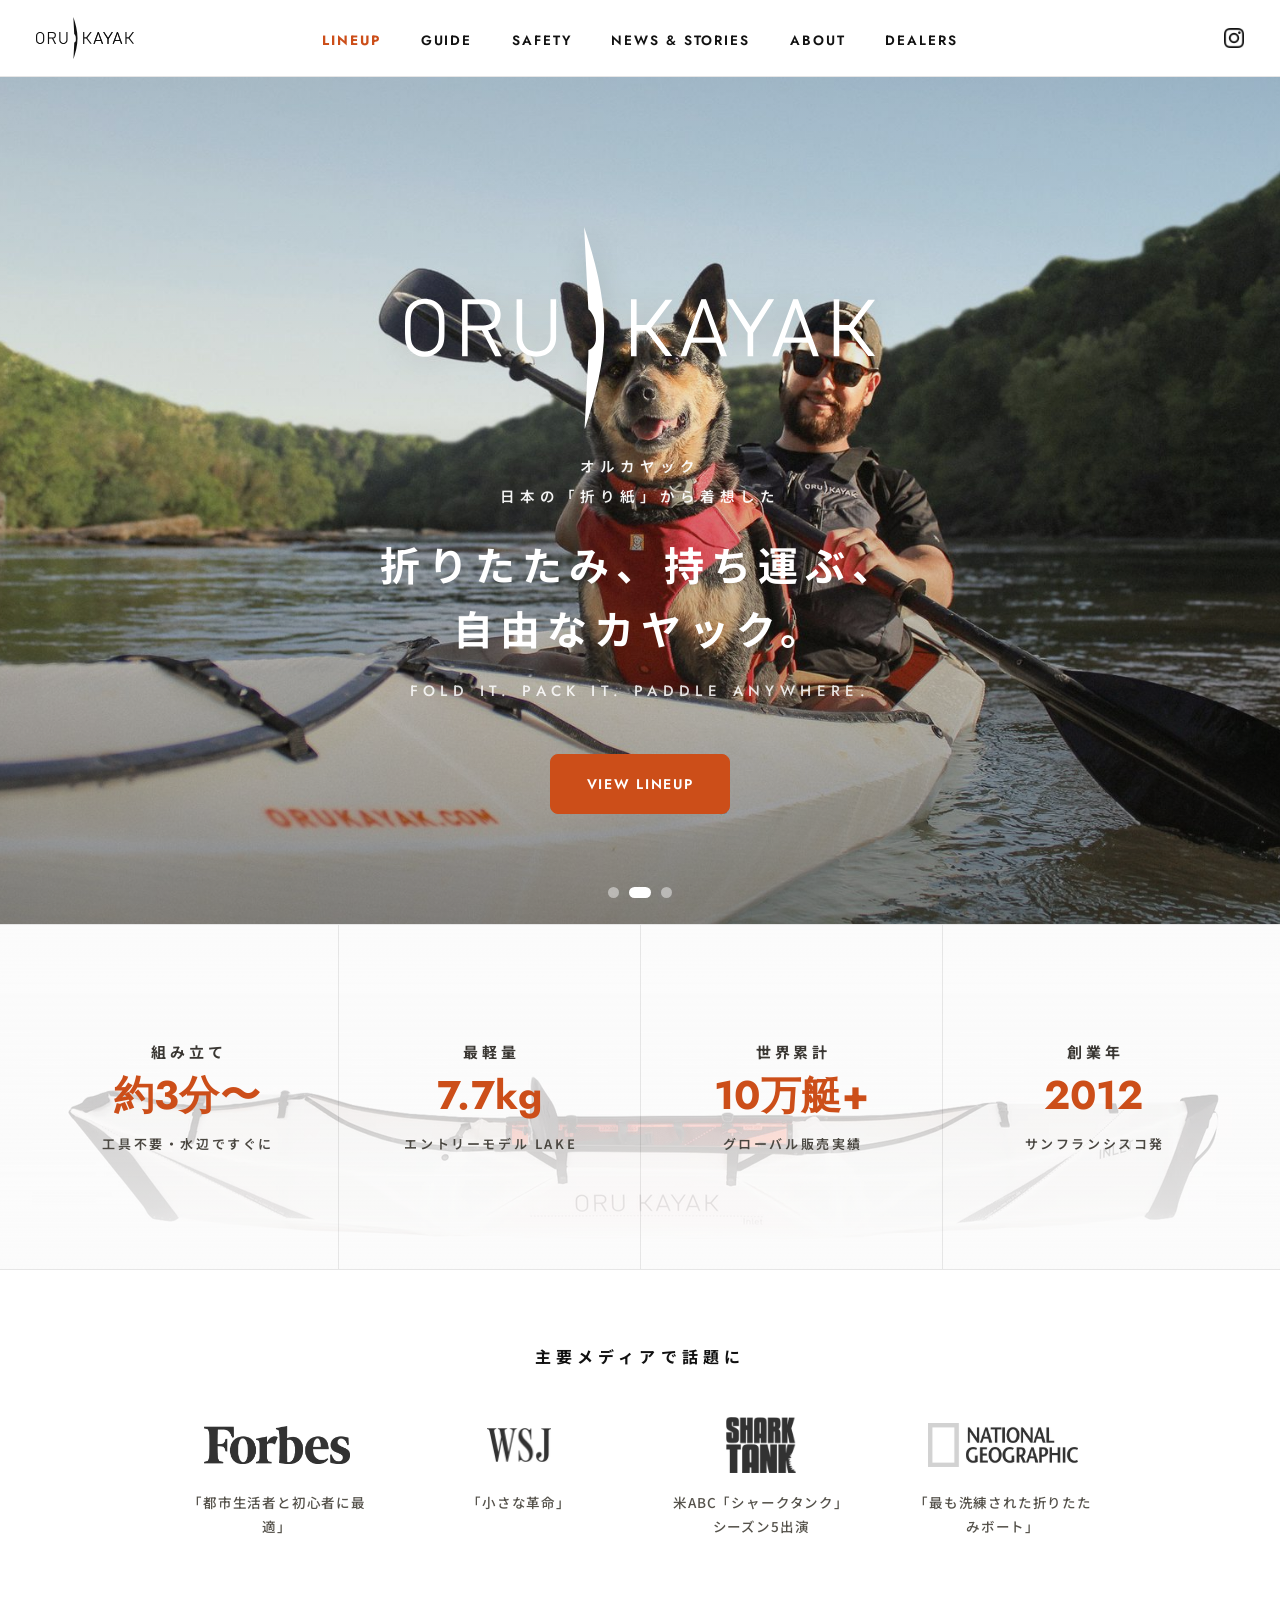
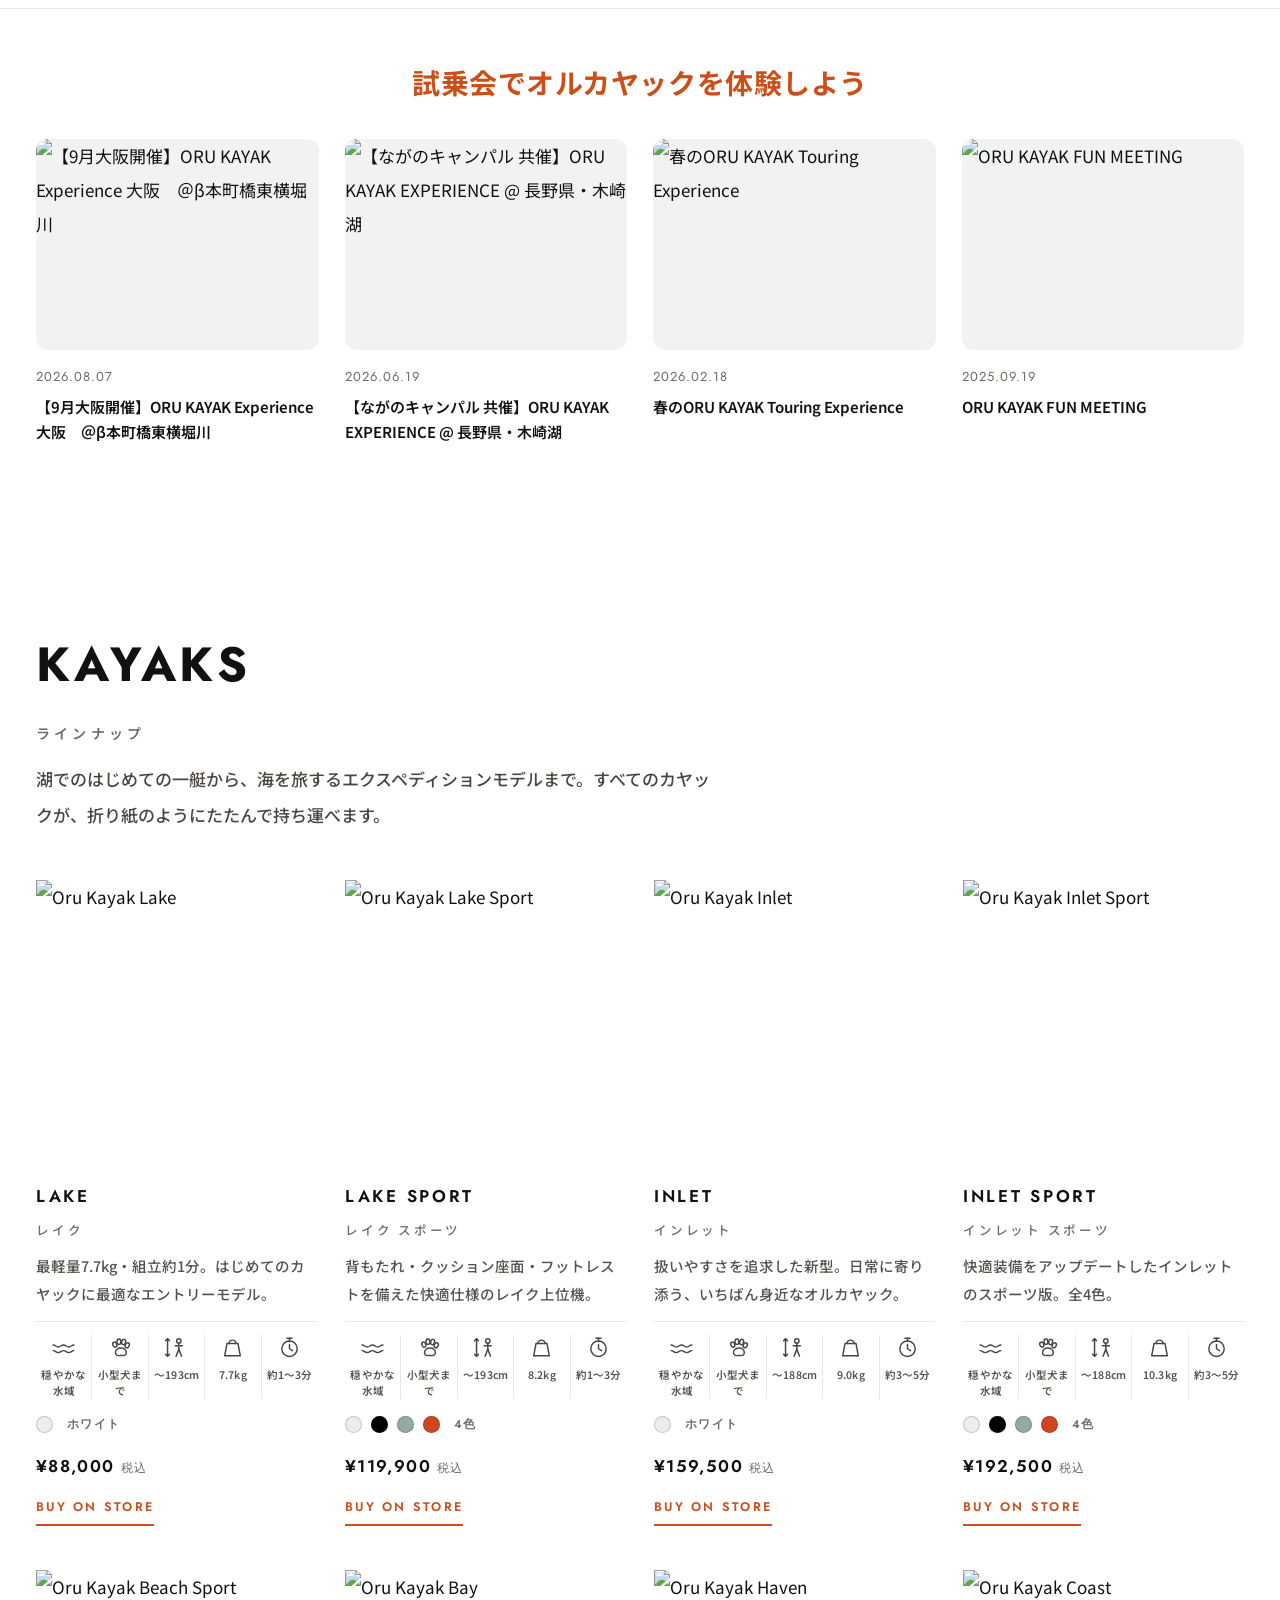
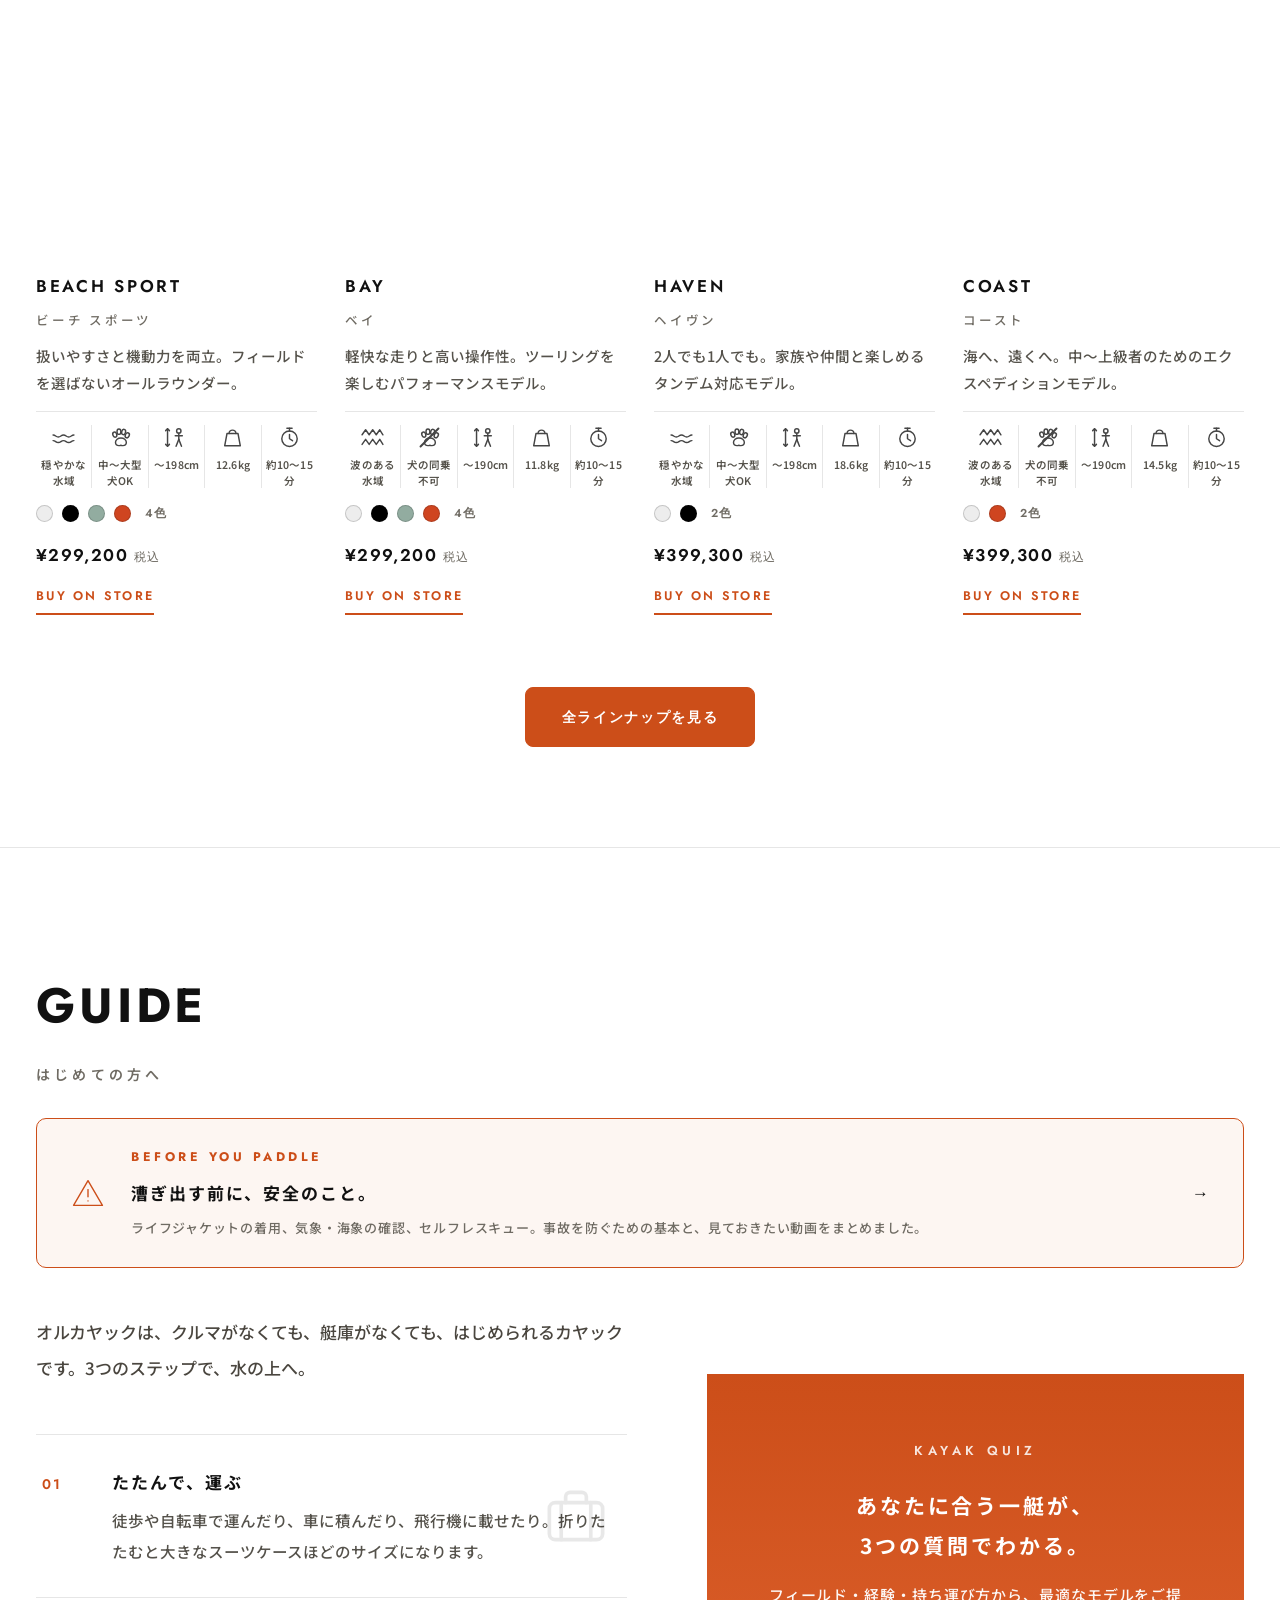
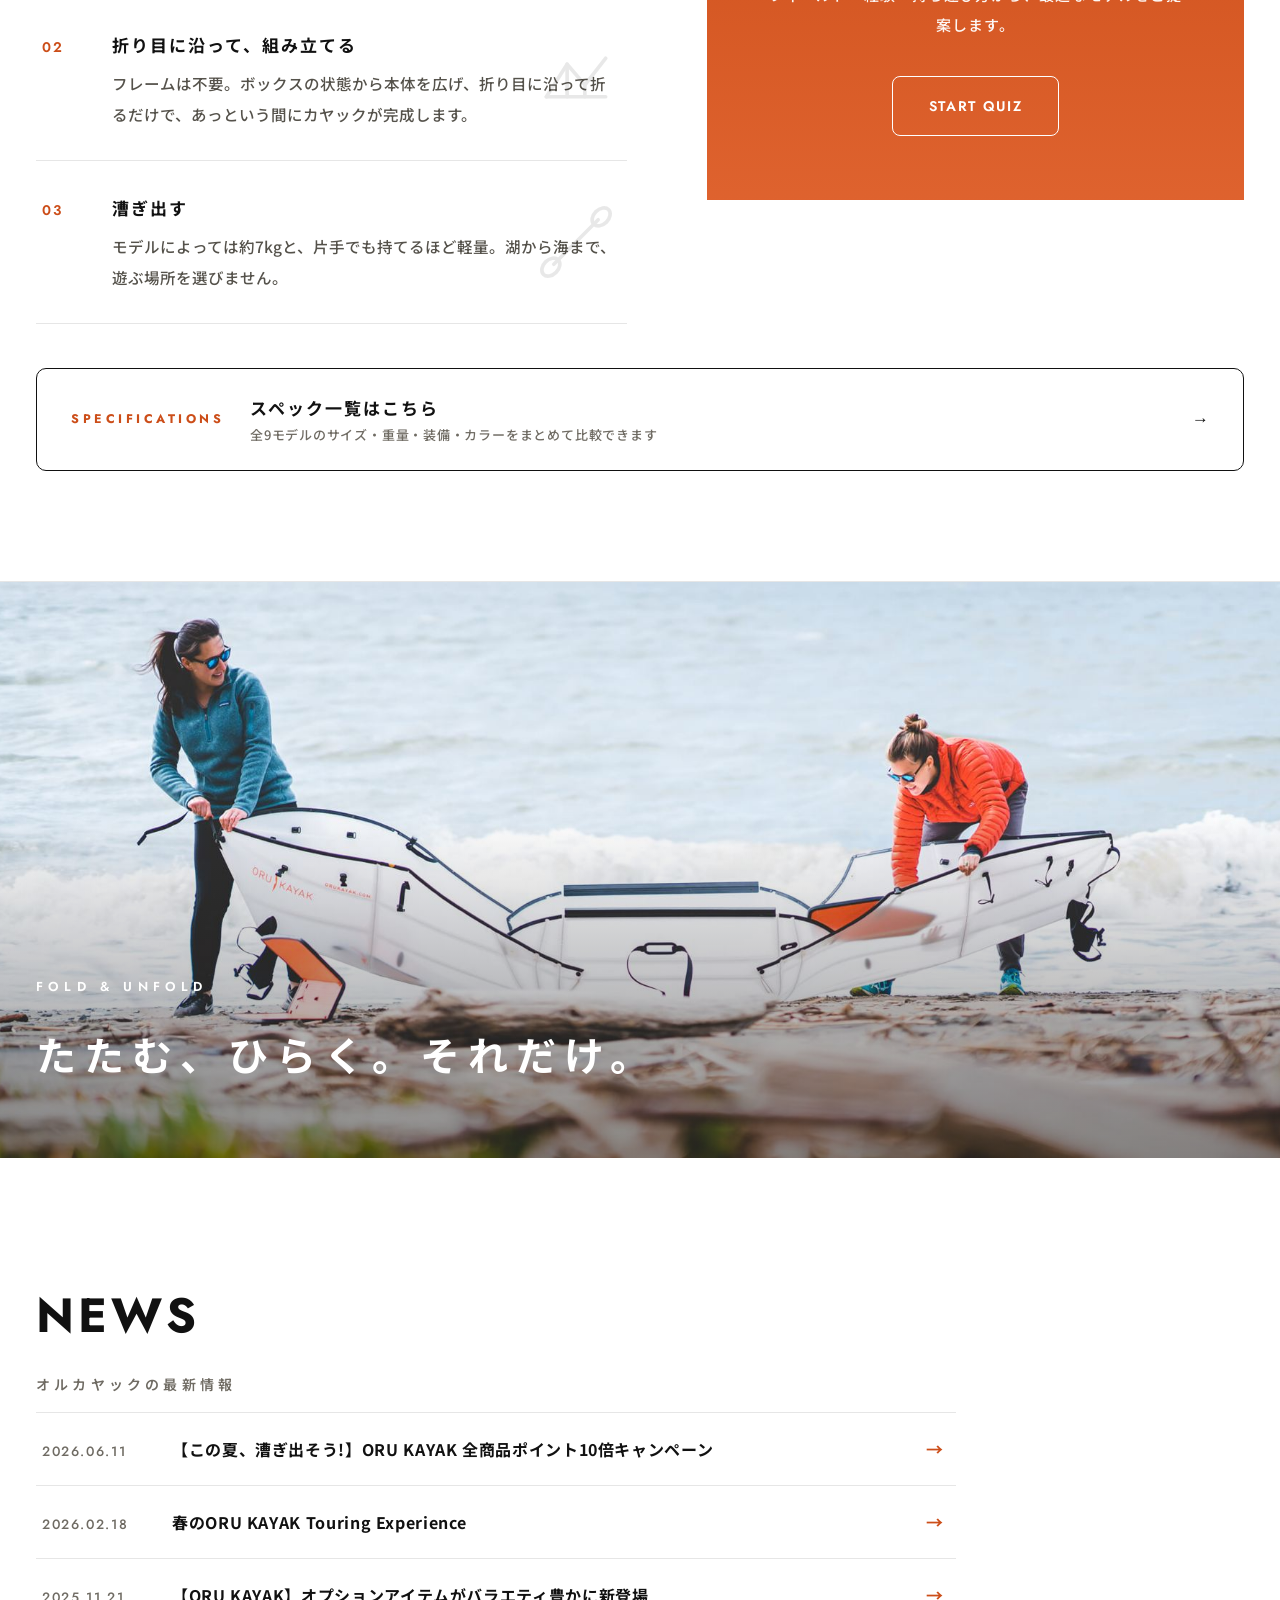
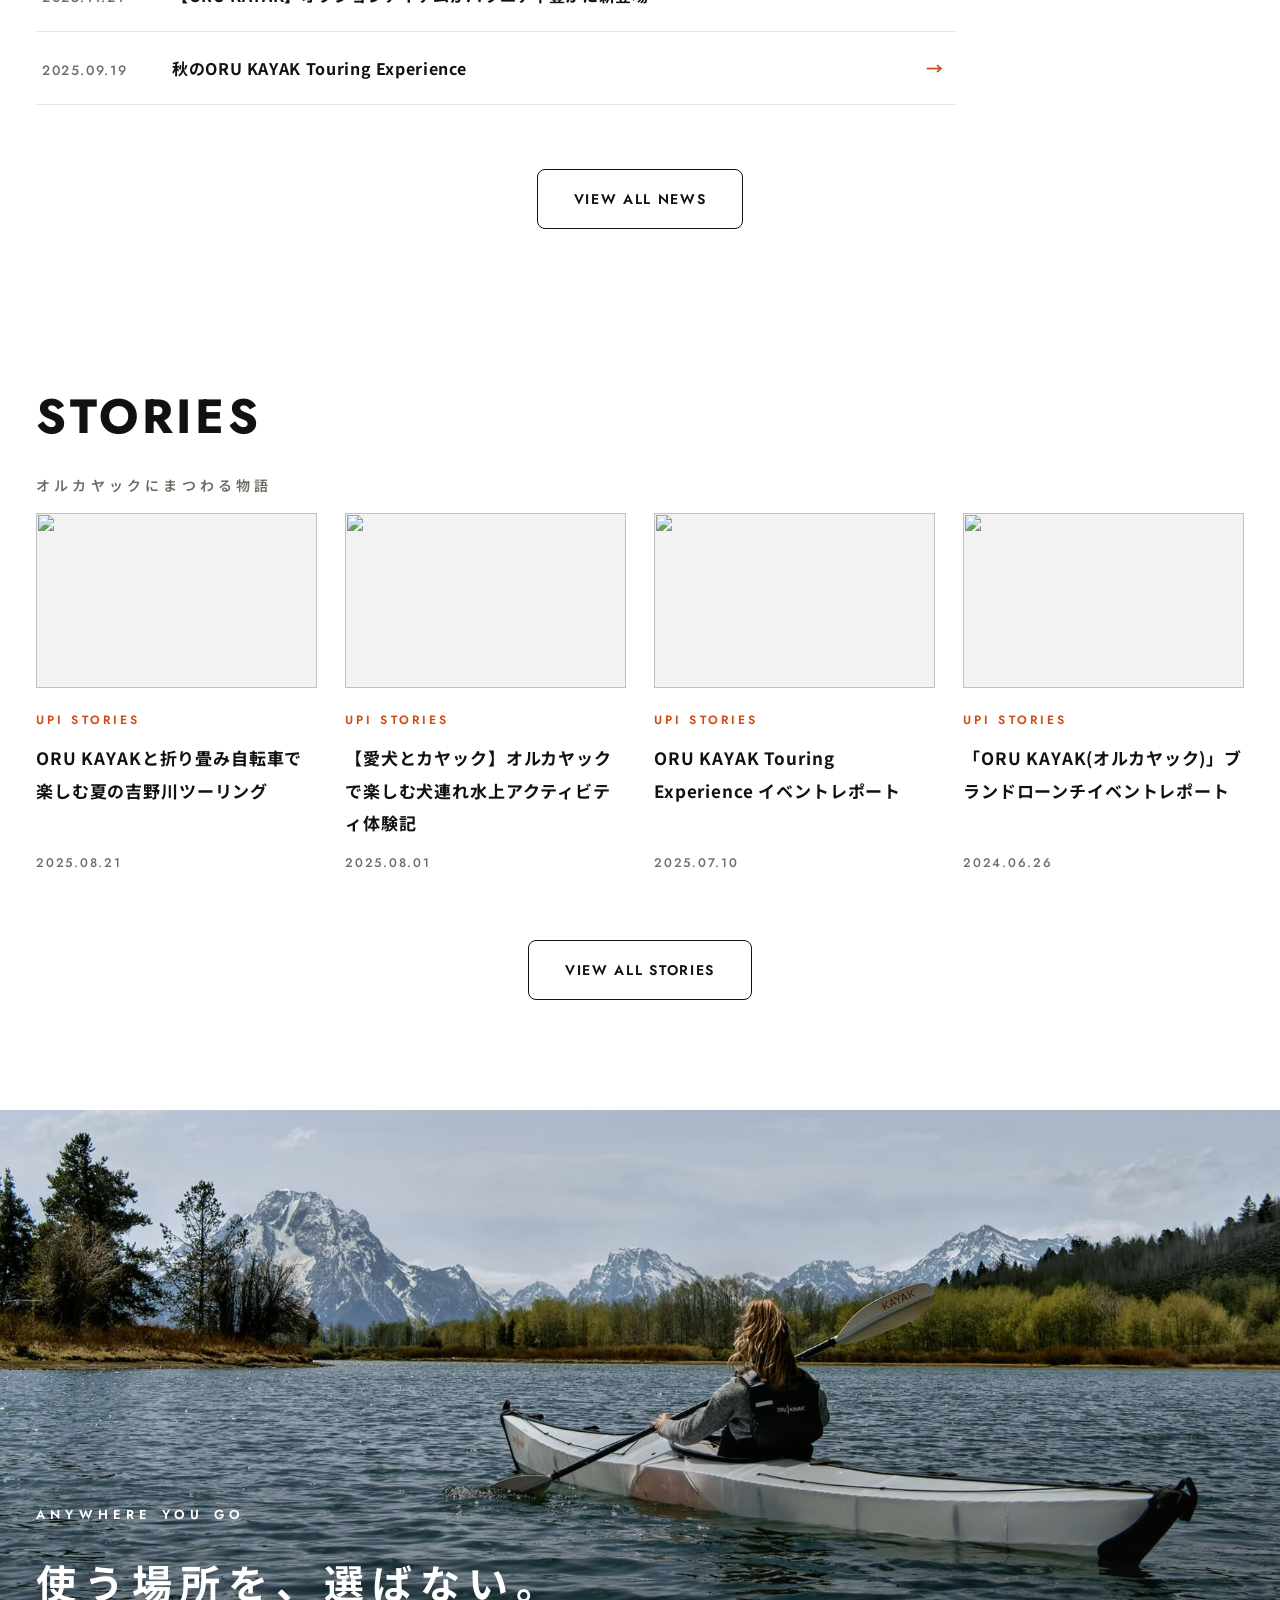
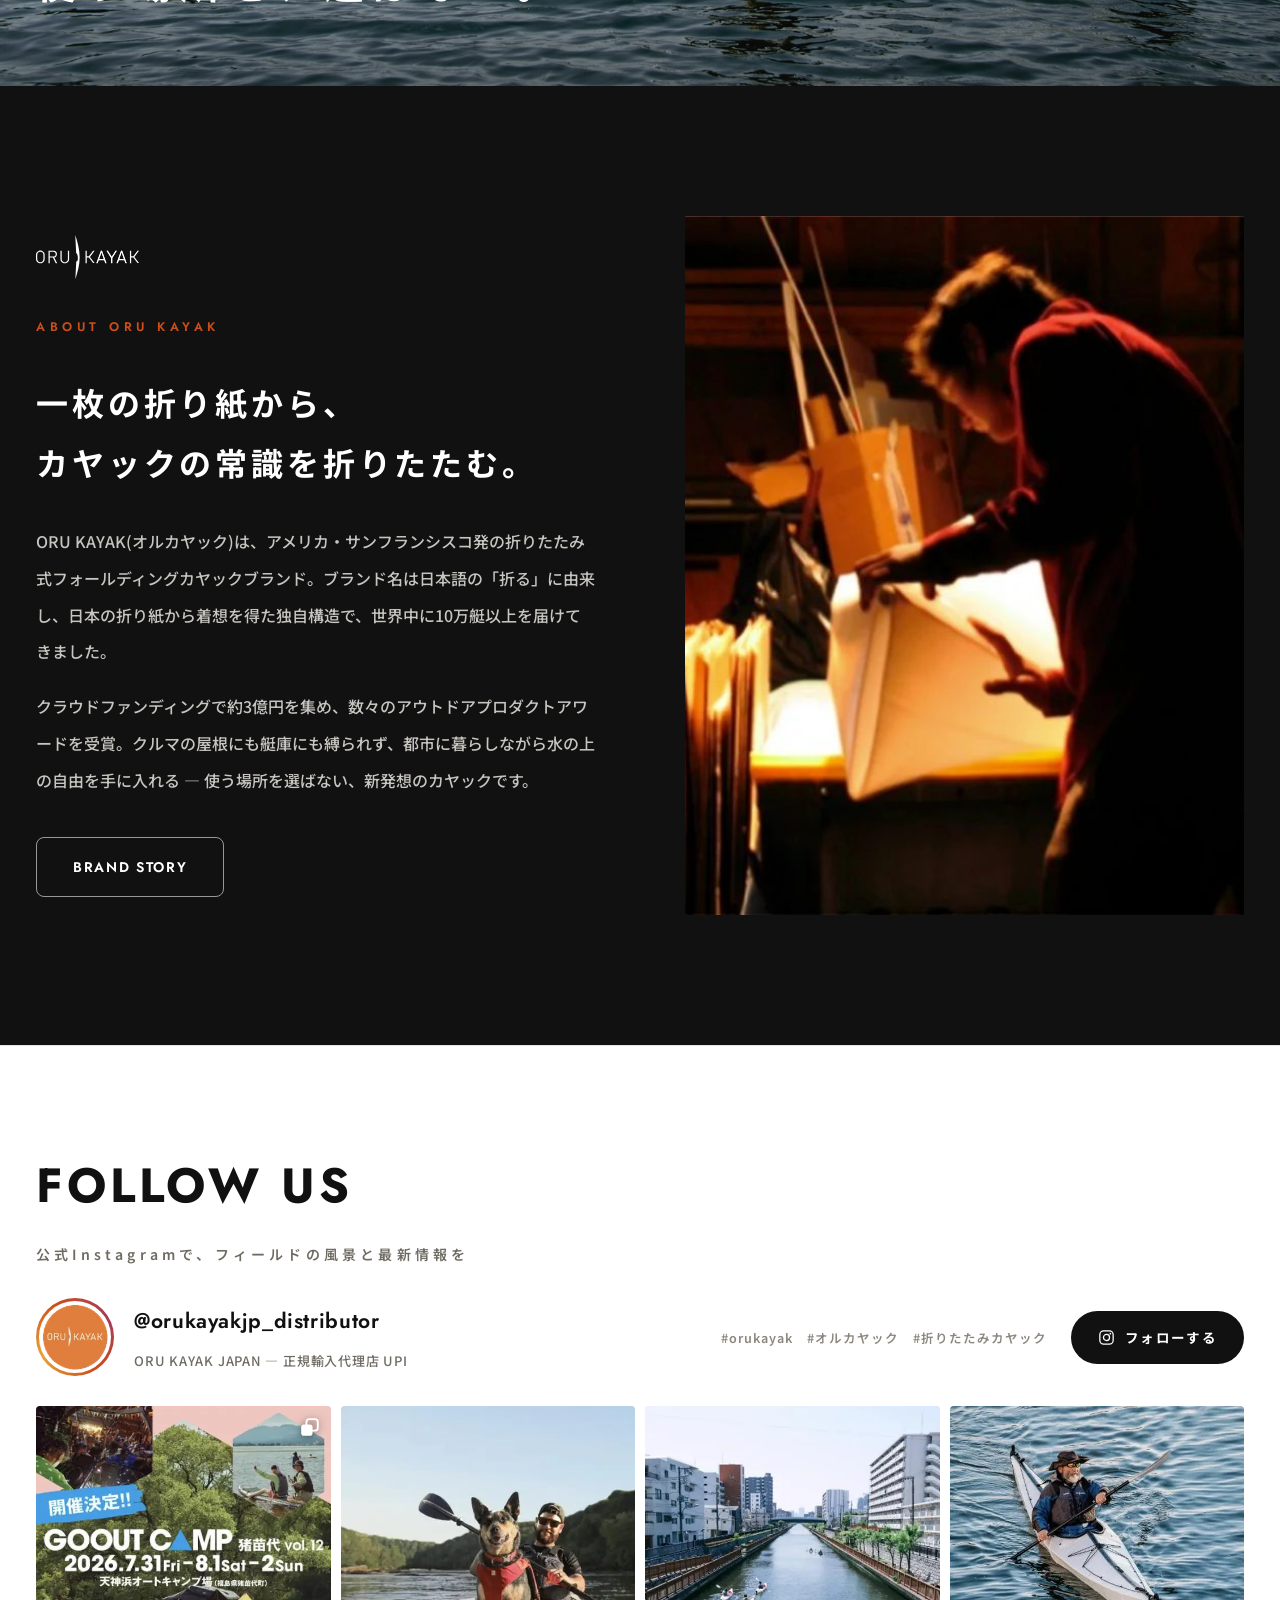
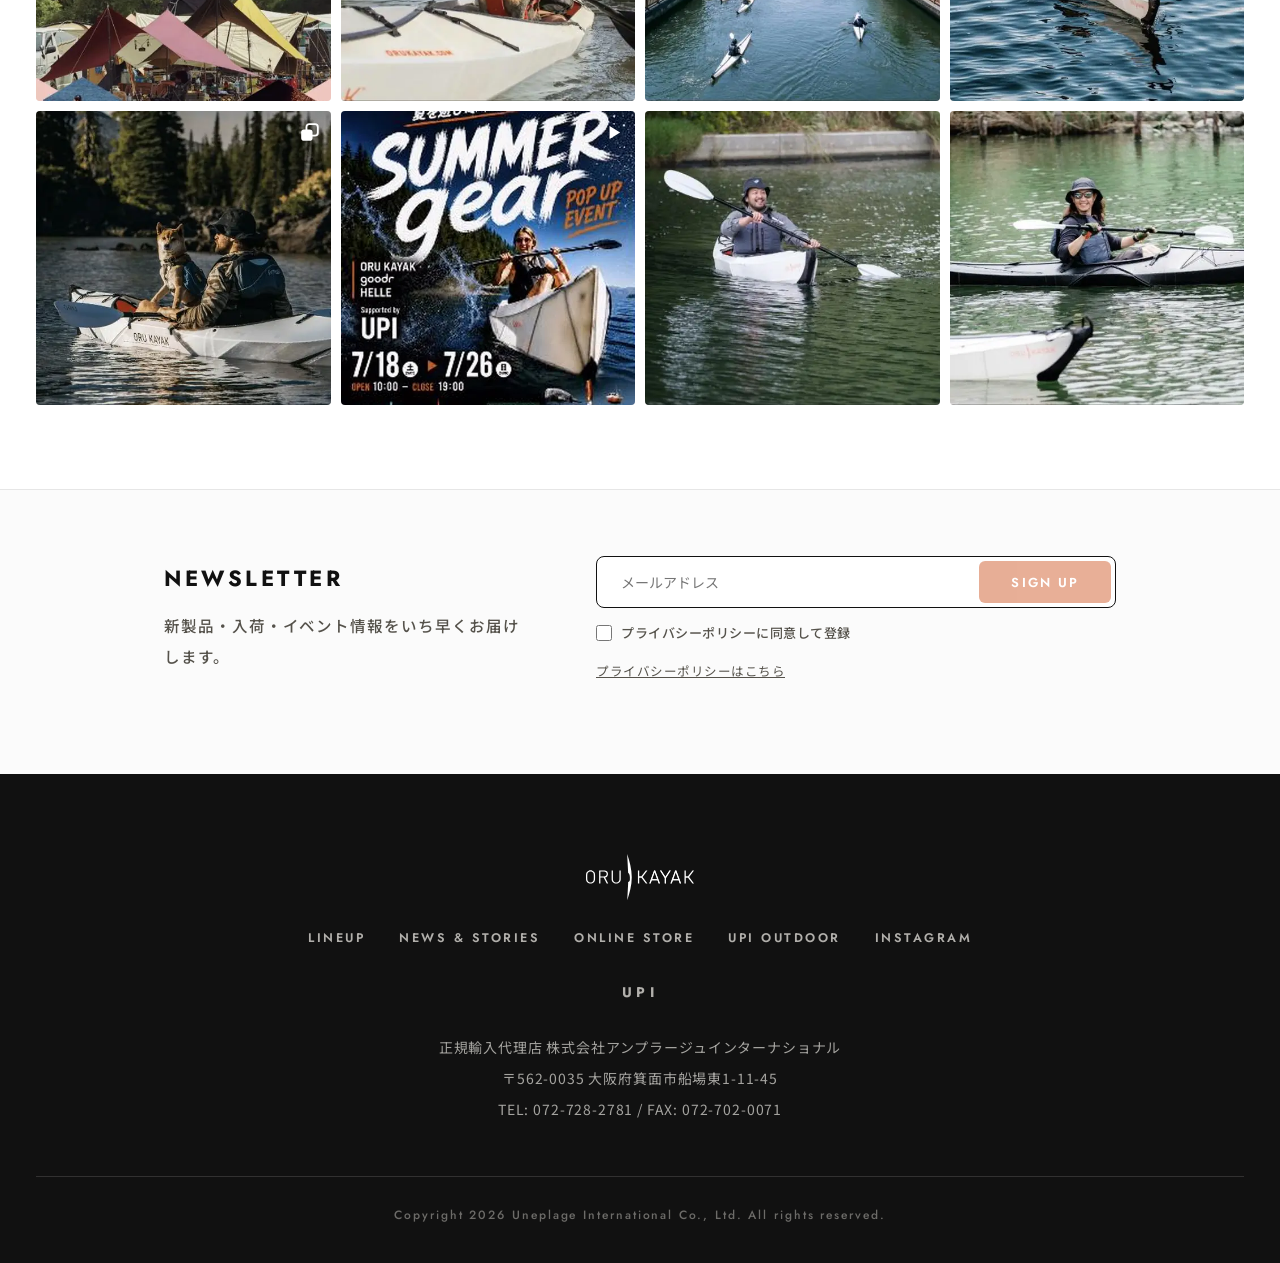
==== index.html @ f6c1b319 "Add files via upload" ====
<!DOCTYPE html>
<html lang="ja">
<head>
<!-- Google tag (gtag.js) -->
<script async src="https://www.googletagmanager.com/gtag/js?id=G-P184T0YTJC"></script>
<script>
  window.dataLayer = window.dataLayer || [];
  function gtag(){dataLayer.push(arguments);}
  gtag('js', new Date());
  gtag('config', 'G-P184T0YTJC');
</script>
<meta charset="UTF-8">
<meta name="viewport" content="width=device-width, initial-scale=1.0">
<title>ORU KAYAK JAPAN(オルカヤック) | 折りたたみ式カヤック 日本公式サイト</title>
<link rel="icon" type="image/svg+xml" href="/favicon.svg">
<link rel="icon" type="image/png" sizes="32x32" href="/favicon-32x32.png">
<link rel="icon" type="image/png" sizes="16x16" href="/favicon-16x16.png">
<link rel="icon" href="/favicon.ico" sizes="any">
<link rel="apple-touch-icon" href="/apple-touch-icon.png">
<meta name="description" content="ORU KAYAK(オルカヤック)日本公式サイト。日本の折り紙から着想を得た折りたたみ式カヤック。組み立て約3分〜、最軽量7.7kg。Lake・Inlet・Bay・Havenなど全モデルのラインナップ、はじめての方への選び方ガイド、正規輸入代理店UPIのオンラインストアへ。">
<link rel="canonical" href="https://orukayak.jp/">
<meta property="og:type" content="website">
<meta property="og:site_name" content="ORU KAYAK JAPAN">
<meta property="og:title" content="ORU KAYAK JAPAN(オルカヤック) | 折りたたみ式カヤック 日本公式サイト">
<meta property="og:description" content="日本の折り紙から着想を得た折りたたみ式カヤック。組み立て約3分〜、最軽量7.7kg。使う場所を選ばない新発想のカヤック。">
<meta property="og:url" content="https://orukayak.jp/">
<meta property="og:image" content="https://cdn.shopify.com/s/files/1/0182/8165/files/Lakebasepdp_lifestyle.jpg">
<meta property="og:locale" content="ja_JP">
<meta name="twitter:card" content="summary_large_image">
<script type="application/ld+json">
{"@context":"https://schema.org","@graph":[
 {"@type":"Organization","@id":"https://orukayak.jp/#org","name":"ORU KAYAK JAPAN","alternateName":"オルカヤック","url":"https://orukayak.jp/","sameAs":["https://www.orukayak.com/","https://www.instagram.com/orukayakjp_distributor/","https://upioutdoor.com/"],"description":"日本の折り紙から着想を得た折りたたみ式カヤック ORU KAYAK の日本公式サイト。正規輸入代理店は株式会社アンプラージュインターナショナル(UPI)。"},
 {"@type":"WebSite","@id":"https://orukayak.jp/#website","url":"https://orukayak.jp/","name":"ORU KAYAK JAPAN","inLanguage":"ja","publisher":{"@id":"https://orukayak.jp/#org"}},
 {"@type":"ItemList","name":"ORU KAYAK ラインナップ","itemListElement":[
  {"@type":"ListItem","position":1,"item":{"@type":"Product","name":"ORU KAYAK LAKE(レイク)","url":"https://store.upioutdoor.com/products/oru-kayak-lake","image":"https://cdn.shopify.com/s/files/1/0530/1482/3108/files/OKY601-ORA-LK_1.jpg","description":"最軽量7.7kg・組立約1分のエントリーモデル","offers":{"@type":"Offer","price":"88000","priceCurrency":"JPY"}}},
  {"@type":"ListItem","position":2,"item":{"@type":"Product","name":"ORU KAYAK LAKE SPORT(レイク スポーツ)","url":"https://store.upioutdoor.com/products/oru-kayak-lake-sport","image":"https://cdn.shopify.com/s/files/1/0530/1482/3108/files/Lake_-_web1.jpg","offers":{"@type":"Offer","price":"119900","priceCurrency":"JPY"}}},
  {"@type":"ListItem","position":3,"item":{"@type":"Product","name":"ORU KAYAK INLET(インレット)","url":"https://store.upioutdoor.com/products/oru-kayak-inlet","image":"https://cdn.shopify.com/s/files/1/0530/1482/3108/files/1_c8082d7c-af5b-4a2b-afd2-f90f2f699930.jpg","offers":{"@type":"Offer","price":"159500","priceCurrency":"JPY"}}},
  {"@type":"ListItem","position":4,"item":{"@type":"Product","name":"ORU KAYAK INLET SPORT(インレット スポーツ)","url":"https://store.upioutdoor.com/products/oru-kayak-inlet-sport","image":"https://cdn.shopify.com/s/files/1/0530/1482/3108/files/1_c9e0fbe8-afb8-4360-8c8d-6f9e8f47b53e.jpg","offers":{"@type":"Offer","price":"192500","priceCurrency":"JPY"}}},
  {"@type":"ListItem","position":5,"item":{"@type":"Product","name":"ORU KAYAK BEACH SPORT(ビーチ スポーツ)","url":"https://store.upioutdoor.com/products/oru-kayak-beach-sport","image":"https://cdn.shopify.com/s/files/1/0530/1482/3108/files/BeachLTSportClassicColorwaySideViewII_BoxForm.jpg","offers":{"@type":"Offer","price":"299200","priceCurrency":"JPY"}}},
  {"@type":"ListItem","position":6,"item":{"@type":"Product","name":"ORU KAYAK BAY(ベイ)","url":"https://store.upioutdoor.com/products/oru-kayak-bay","image":"https://cdn.shopify.com/s/files/1/0530/1482/3108/files/1_f769e3ec-5b8a-435e-9825-46fd21b1f2f3.jpg","offers":{"@type":"Offer","price":"299200","priceCurrency":"JPY"}}},
  {"@type":"ListItem","position":7,"item":{"@type":"Product","name":"ORU KAYAK HAVEN(ヘイヴン)","url":"https://store.upioutdoor.com/products/oru-kayak-haven","image":"https://cdn.shopify.com/s/files/1/0530/1482/3108/files/Haven_Kayak_BoxView1_WithShadow_forWeb_2000px.jpg","offers":{"@type":"Offer","price":"399300","priceCurrency":"JPY"}}},
  {"@type":"ListItem","position":8,"item":{"@type":"Product","name":"ORU KAYAK COAST(コースト)","url":"https://store.upioutdoor.com/products/oru-kayak-coast-xt","image":"https://cdn.shopify.com/s/files/1/0530/1482/3108/files/CoastXT_Kayak_BoxView_WithShadow_forWeb_2000px_4ab76d57-d375-4d16-a362-6fd25d24b0fe.jpg","offers":{"@type":"Offer","price":"399300","priceCurrency":"JPY"}}}
 ]}
]}
</script>
<link rel="preconnect" href="https://fonts.googleapis.com">
<link rel="preconnect" href="https://fonts.gstatic.com" crossorigin>
<link href="https://fonts.googleapis.com/css2?family=Jost:wght@400;500;600;700&family=Noto+Sans+JP:wght@400;500;700;900&display=swap" rel="stylesheet">
<style>
:root{
  --paper:#FFFFFF;        /* orukayak.com warm paper */
  --paper-deep:#F2F2F2;
  --white:#FFFFFF;
  --ink:#111111;          /* near-black */
  --gray:#6F6B63;
  --hairline:#E6E6E6;
  --accent:#CC4E19;       /* orukayak.com accent orange */
  --ph07:url('[data-uri]');
  --ph01:url('[data-uri]');
  --ph031:url('[data-uri]');
  --ph05:url('[data-uri]');
  --en:'Futura','futura-pt','Jost',sans-serif; /* .com実測: Futura / webフォールバック: Jost */
  --jp:'Noto Sans JP',sans-serif;
}
*{margin:0;padding:0;box-sizing:border-box}
h1,h2,h3,h4{font-weight:inherit}
html{scroll-behavior:smooth;overflow-x:clip}
body{overflow-x:clip}
body{font-family:var(--jp);color:var(--ink);background:var(--paper);line-height:2;font-size:17px;font-weight:400;-webkit-font-smoothing:antialiased}
img{max-width:100%;display:block}
a{color:inherit;text-decoration:none}
.en{font-family:var(--en);letter-spacing:.14em}
.wrap{max-width:1280px;margin:0 auto;padding:0 36px}

/* ---------- logo lockup (supplied VI logo) ---------- */
.lockup{display:inline-flex;align-items:center;gap:.42em;font-family:var(--en);font-weight:400;letter-spacing:.30em;text-transform:uppercase;line-height:1;color:var(--ink)}
.lockup .mark{height:1.42em;width:auto;display:block;transform:translateY(-.02em)}
.lockup .mark path{fill:currentColor}
.lockup span{padding-top:.08em}
.logo-kana{font-family:var(--jp);font-size:11.5px;font-weight:600;letter-spacing:.28em;color:var(--gray)}

/* ---------- generic ---------- */
.sec-head{margin-bottom:14px}
.sec-head h2.en-title,.sec-head .en-title{font-family:var(--en);font-weight:700;font-size:clamp(30px,4vw,48px);letter-spacing:.08em;text-transform:uppercase}
.sec-head .jp-title{font-size:14px;font-weight:600;color:var(--gray);letter-spacing:.3em;margin-top:6px}
.sec-lead{color:#4A463F;font-size:17px;font-weight:500;max-width:680px;margin-bottom:48px;line-height:2.1}
.btn{display:inline-flex;align-items:center;justify-content:center;gap:12px;font-family:var(--en);font-size:14px;font-weight:600;letter-spacing:.12em;text-transform:uppercase;padding:15px 36px;border:1px solid var(--ink);border-radius:8px;transition:.3s;cursor:pointer;background:transparent;color:var(--ink)}
.btn:hover{background:var(--ink);color:var(--paper)}
.btn.solid{background:var(--accent);border-color:var(--accent);color:#fff}
.btn.solid:hover{background:var(--ink);border-color:var(--ink);color:#fff}

/* ---------- header ---------- */
header{position:sticky;top:0;z-index:100;transition:transform .35s ease;background:rgba(255,255,255,.94);backdrop-filter:blur(12px);border-bottom:1px solid var(--hairline)}
.nav{display:grid;grid-template-columns:1fr auto 1fr;align-items:center;height:76px}
.nav .logo{font-size:19px;justify-self:start}
.menu{display:flex;gap:40px;list-style:none;justify-self:center}
.menu a{font-family:var(--en);font-size:13.5px;font-weight:600;letter-spacing:.14em;text-transform:uppercase;position:relative;padding:8px 0}
.menu a.nav-lineup{color:var(--accent);font-weight:700}
.m-menu a.nav-lineup{color:var(--accent)}

.menu a::after{content:"";position:absolute;left:0;bottom:2px;width:0;height:2px;background:var(--accent);transition:.3s}
.menu a:hover::after{width:100%}
.menu a .jp{position:absolute;left:50%;top:100%;margin-top:9px;transform:translateX(-50%) translateY(3px);white-space:nowrap;font-family:var(--jp);font-size:11.5px;font-weight:600;letter-spacing:.06em;text-transform:none;color:var(--ink);background:rgba(255,255,255,.97);padding:4px 10px;border-radius:7px;box-shadow:0 4px 14px rgba(0,0,0,.1);opacity:0;transition:opacity .22s ease,transform .22s ease;pointer-events:none;z-index:6}
.menu a:hover .jp{opacity:1;transform:translateX(-50%) translateY(0)}
.nav .right{justify-self:end;display:flex;align-items:center;gap:22px}
.store-link{font-family:var(--en);font-size:13px;font-weight:600;letter-spacing:.14em;text-transform:uppercase;background:var(--accent);color:#fff;border:1px solid var(--accent);border-radius:8px;padding:11px 22px;transition:.3s}
.store-link:hover{background:var(--ink);border-color:var(--ink)}
.head-ig{display:flex;align-items:center;transition:.3s}
.head-ig img{width:20px;height:20px;display:block}
.head-ig:hover{opacity:.55}
.burger{display:none;background:none;border:none;cursor:pointer;width:34px;height:34px;position:relative}
.burger span{position:absolute;left:5px;right:5px;height:1px;background:var(--ink);transition:.3s}
.burger span:nth-child(1){top:11px}.burger span:nth-child(2){top:17px}.burger span:nth-child(3){top:23px}

header.hid{transform:translateY(-100%)}

/* ---------- hero ---------- */
.hero{position:relative;overflow:hidden;background:var(--paper-deep)}
.hero-slides{position:absolute;inset:0}
.hero-slides .sl{position:absolute;inset:0;background-size:cover;background-position:center;opacity:0;transition:opacity 1.4s ease}
.hero-slides .sl.on{opacity:1}
.hero-slides .s1{background-image:var(--ph07)}
.hero-slides .s2{background-image:var(--ph01);background-position:58% center}
.hero-slides .s3{background-image:var(--ph05)}
.hero-shade{position:absolute;inset:0;background:linear-gradient(180deg,rgba(17,17,17,.18) 0%,rgba(17,17,17,.05) 40%,rgba(17,17,17,.45) 100%)}
.hero-dots{position:absolute;bottom:26px;left:50%;transform:translateX(-50%);display:flex;gap:10px;z-index:2}
.hero-dots button{width:11px;height:11px;border-radius:50%;border:none;background:rgba(255,255,255,.45);cursor:pointer;padding:0;transition:.3s}
.hero-dots button.on{background:#fff;width:22px;border-radius:99px}
.hero-inner{position:relative;padding:150px 0 110px;color:#fff;display:flex;flex-direction:column;align-items:center;text-align:center}
.hero-logo{width:min(470px,76%);height:auto;margin-bottom:22px;display:block;filter:drop-shadow(0 2px 14px rgba(0,0,0,.18))}
.hero-kana{font-family:var(--jp);font-size:14.5px;font-weight:600;letter-spacing:.34em;line-height:2.1;margin-bottom:20px;opacity:.95}
.hero h1{font-size:clamp(24px,3.2vw,40px);font-weight:700;line-height:1.6;letter-spacing:.18em;margin-bottom:16px}
.hero .sub{font-family:var(--en);font-size:clamp(12px,1.3vw,15px);font-weight:500;letter-spacing:.36em;text-transform:uppercase;opacity:.85;margin-bottom:48px}
.hero .cta-row{display:flex;gap:18px;flex-wrap:wrap;justify-content:center}
.hero .btn{border-color:#fff;color:#fff}
.hero .btn:hover{background:#fff;color:var(--ink)}
.hero .btn.solid{background:var(--accent);color:#fff;border-color:var(--accent)}
.hero .btn.solid:hover{background:#fff;color:var(--ink);border-color:#fff}

/* ---------- stats ---------- */
.stats{position:relative;overflow:hidden;border-top:1px solid var(--hairline);border-bottom:1px solid var(--hairline);background:#FBFBFB}
.stats-bg{position:absolute;inset:0;pointer-events:none;overflow:hidden}
.stats-bg .sv{position:absolute;left:50%;top:50%;transform:translate(-50%,-61.9%);width:clamp(1120px,100%,1400px);height:auto;display:block}
.stats-scrim{position:absolute;inset:0;pointer-events:none;background:linear-gradient(180deg,#FBFBFB 0%,rgba(251,251,251,.8) 20%,rgba(251,251,251,.75) 50%,rgba(251,251,251,.84) 82%,#FBFBFB 100%)}
.stats .wrap{position:relative;z-index:1}
.stats .row{display:grid;grid-template-columns:repeat(4,1fr);min-height:344px}
.stat{padding:56px 20px;text-align:center;border-left:1px solid rgba(17,17,17,.09);display:flex;flex-direction:column;align-items:center;justify-content:center}
.stat:first-child{border-left:none}
.stat .num{display:flex;flex-direction:column;align-items:center;gap:8px}
.stat .num .k{font-family:var(--jp);font-weight:700;font-size:15px;letter-spacing:.26em;color:#3A3733;text-indent:.26em}
.stat .num em{font-family:var(--en);font-style:normal;font-weight:700;color:var(--accent);font-size:40px;line-height:1;letter-spacing:.01em;white-space:nowrap}
.stat .lbl{font-size:13px;font-weight:600;color:#4A4741;letter-spacing:.2em;margin-top:16px;text-indent:.2em}

/* ---------- press (As Seen On) ---------- */
.press{padding:70px 0;border-bottom:1px solid var(--hairline);background:#fff}
.press .inner{display:flex;flex-direction:column;align-items:center;gap:40px}
.press .lbl{font-family:var(--jp);font-weight:700;font-size:16px;letter-spacing:.32em;color:var(--ink)}
.press .logos{display:flex;gap:52px;flex-wrap:wrap;align-items:flex-start;justify-content:center}
.press .pi{display:flex;flex-direction:column;align-items:center;gap:12px;width:190px;text-align:center}
.press .pl{white-space:nowrap;display:flex;align-items:center;justify-content:center;min-height:66px;filter:grayscale(1);opacity:.8;transition:.3s}
.press .pi:hover .pl{filter:none;opacity:1}
.press .cap{font-size:13.5px;font-weight:500;color:#55524B;letter-spacing:.06em;line-height:1.8}
.press .pl img{display:block;width:auto;max-width:100%;object-fit:contain}
.pl.forbes img{height:38px}
.pl.wsj img{height:34px}
.pl.shark img{height:56px}
.pl.natgeo img{height:44px}
@media(max-width:760px){.press .logos{gap:28px}.press .pi{width:150px}}

/* ---------- launch banner ---------- */
.launch{padding:0 0 20px}
.launch-bn{display:block;position:relative;overflow:hidden;border-radius:18px;background:var(--ink);color:#fff}
.launch-bn::before{content:"";position:absolute;inset:0;background:linear-gradient(112deg,var(--accent) 0%,#E0632F 40%,rgba(204,78,25,0) 40.15%)}
.launch-bn::after{content:"7.31";position:absolute;right:-30px;bottom:-58px;font-family:var(--en);font-weight:700;font-size:210px;line-height:1;color:rgba(255,255,255,.045);pointer-events:none;letter-spacing:-.02em}
.launch-grid{position:relative;display:grid;grid-template-columns:1fr 1.25fr;gap:48px;padding:56px 60px;align-items:center}
.launch-l .eyebrow{font-family:var(--en);font-weight:700;font-size:13px;letter-spacing:.32em;text-transform:uppercase;opacity:.9;margin-bottom:16px}
.launch-l .date{font-family:var(--en);font-weight:700;font-size:clamp(56px,7vw,84px);line-height:.95;letter-spacing:-.01em}
.launch-l .date small{display:block;font-size:14px;font-weight:700;letter-spacing:.3em;margin-top:12px}
.launch-l h3{font-size:21px;font-weight:900;letter-spacing:.1em;line-height:1.8;margin-top:22px}
.launch-l .pre{display:inline-block;margin-top:14px;font-size:14px;font-weight:700;letter-spacing:.2em;border:1px solid rgba(255,255,255,.8);border-radius:99px;padding:7px 18px}
.launch-l .l-note{font-size:12px;color:rgba(255,255,255,.5);letter-spacing:.06em;line-height:1.7;margin-top:14px}
.launch-r .g-lbl{font-family:var(--en);font-weight:700;font-size:12.5px;letter-spacing:.28em;text-transform:uppercase;color:var(--accent);margin-bottom:8px}
.launch-r .g-lbl .jp{font-family:var(--jp);color:#fff;margin-left:12px;letter-spacing:.16em}
.launch-r .g-lead{font-size:14px;font-weight:700;letter-spacing:.1em;line-height:1.8;color:rgba(255,255,255,.92);margin-bottom:18px}
.gift-row{display:grid;grid-template-columns:repeat(3,1fr);gap:16px;margin-bottom:14px}
.gift{position:relative;background:rgba(255,255,255,.05);border:1px solid rgba(255,255,255,.16);border-radius:14px;padding:14px 12px;text-align:center;transition:.3s}
.launch-bn:hover .gift{border-color:rgba(255,255,255,.4)}
.gift img{width:100%;aspect-ratio:1/1;object-fit:cover;border-radius:9px;margin-bottom:12px}
.gift figcaption{font-size:13px;font-weight:700;letter-spacing:.08em;line-height:1.6}
.gift .g-note{display:block;font-size:11px;font-weight:400;color:rgba(255,255,255,.55);margin-top:5px;letter-spacing:.05em;line-height:1.6}
.g-tag{position:absolute;top:8px;left:8px;z-index:2;font-size:10.5px;font-weight:700;letter-spacing:.08em;background:var(--accent);color:#fff;border-radius:99px;padding:4px 9px;line-height:1}
.g-tag.ltd{background:rgba(255,255,255,.92);color:var(--ink)}
.gift.sold-out{opacity:.85;border-color:rgba(255,255,255,.1)}
.gift.sold-out img{filter:grayscale(1);opacity:.45}
.g-tag.ended{background:rgba(255,255,255,.22);color:rgba(255,255,255,.82)}
.gift .g-end{display:block;font-size:11px;font-weight:700;color:var(--accent);margin-top:6px;letter-spacing:.05em;line-height:1.6}
.g-fine{font-size:11px;color:rgba(255,255,255,.45);letter-spacing:.04em;line-height:1.75;margin-bottom:22px}
.launch-cta{display:inline-flex;align-items:center;gap:12px;font-family:var(--en);font-weight:700;font-size:14px;letter-spacing:.18em;text-transform:uppercase;background:var(--accent);color:#fff;padding:16px 38px;border-radius:10px;transition:.3s}
.launch-bn:hover .launch-cta{background:#fff;color:var(--ink)}
@media(max-width:900px){.launch-grid{grid-template-columns:1fr;gap:34px;padding:40px 26px;text-align:center}.launch-bn::after{font-size:120px}.launch-cta{width:100%;justify-content:center}.g-fine{text-align:left;color:rgba(255,255,255,.66)}.launch-r .g-lbl{color:#fff}.launch-l .l-note{color:rgba(255,255,255,.72)}.gift{background:rgba(17,17,17,.8)}.gift .g-note{color:rgba(255,255,255,.62)}}
@media(max-width:520px){.gift-row{grid-template-columns:1fr;gap:12px}.gift{display:grid;grid-template-columns:76px 1fr;gap:0 14px;align-items:center;text-align:left;padding:12px}.g-tag{position:static;grid-column:1/-1;justify-self:start;margin-bottom:9px}.gift img{grid-column:1;margin-bottom:0}.gift figcaption{grid-column:2}.gift figcaption br{display:none}}

/* ---------- products ---------- */
.products{padding:120px 0 100px}
.sync-note{display:inline-flex;align-items:center;gap:10px;font-size:12px;color:var(--gray);letter-spacing:.2em;border:1px solid var(--hairline);padding:7px 18px;border-radius:999px;margin-bottom:48px}
.sync-note .dot{width:8px;height:8px;border-radius:50%;background:#2F7A4D;animation:pulse 2s infinite}
@keyframes pulse{0%,100%{opacity:1}50%{opacity:.3}}
.grid{display:grid;grid-template-columns:repeat(4,1fr);gap:44px 28px}
.card{display:flex;flex-direction:column;position:relative}
.card .ph{aspect-ratio:1/1;overflow:hidden;background:var(--white);position:relative;margin-bottom:18px}
.card .ph img{position:absolute;inset:0;width:100%;height:100%;object-fit:cover;transition:opacity .45s ease,transform .6s cubic-bezier(.22,1,.36,1)}
.card .ph .p2{opacity:0}
.card:hover .ph .p1{transform:scale(1.03)}
.card:hover .ph .p2{opacity:1}
@supports not (aspect-ratio: 1 / 1){
  .card .ph::before{content:"";display:block;padding-top:100%}
  .story .ph::before{content:"";display:block;padding-top:62.5%}
  .story .ph{position:relative}
  .story .ph img{position:absolute;inset:0}
  .gift img{height:64px}
}
.card .tags{position:absolute;top:14px;left:14px;display:flex;gap:6px}
.badge{font-family:var(--en);font-size:11px;font-weight:600;letter-spacing:.16em;text-transform:uppercase;padding:5px 12px;border-radius:6px;background:var(--ink);color:var(--paper)}
.badge.new{background:var(--accent)}
.badge.line{background:var(--paper);color:var(--accent);border:1px solid var(--accent)}
.card .model{font-family:var(--en);font-weight:600;font-size:17px;letter-spacing:.16em;text-transform:uppercase}
.card .kana{font-size:12.5px;font-weight:500;color:var(--gray);letter-spacing:.22em;margin:4px 0 10px}
.card .desc{font-size:14.5px;font-weight:500;color:#55524B;line-height:1.9;margin-bottom:14px;flex:1}
.card .price{font-family:var(--en);font-weight:600;font-size:17px;letter-spacing:.08em}
.card .price small{font-size:11.5px;color:var(--gray);font-weight:400;margin-left:6px;letter-spacing:.1em}
.card .buy{margin-top:12px;font-family:var(--en);font-size:12.5px;font-weight:600;letter-spacing:.18em;text-transform:uppercase;color:var(--accent);display:inline-flex;gap:10px;align-items:center;border-bottom:2px solid var(--accent);padding-bottom:4px;align-self:flex-start;transition:.3s}
.card .buy:hover{color:var(--ink);border-color:var(--ink)}
.products .foot{display:flex;justify-content:center;margin-top:72px}

/* ---------- guide ---------- */
.guide{background:var(--white);border-top:1px solid var(--hairline);border-bottom:1px solid var(--hairline);padding:110px 0}
.guide-grid{display:grid;grid-template-columns:1.1fr 1fr;gap:80px;align-items:center}
.steps{border-top:1px solid var(--hairline)}
.step{display:flex;gap:28px;padding:30px 6px;border-bottom:1px solid var(--hairline);align-items:baseline;position:relative;overflow:hidden}
.step .pict{position:absolute;right:14px;top:50%;transform:translateY(-50%);height:74px;width:74px;opacity:.09;pointer-events:none}
.step .pict *{stroke:var(--ink);stroke-width:5;fill:none;stroke-linecap:round;stroke-linejoin:round}
.step .no{font-family:var(--en);font-weight:600;font-size:14px;letter-spacing:.14em;min-width:42px;color:var(--accent)}
.step h3{font-size:17px;font-weight:700;letter-spacing:.12em;margin-bottom:6px}
.step p{font-size:15.5px;font-weight:500;color:#55524B}
.quiz-box{margin-bottom:64px;background-color:var(--accent);background-image:linear-gradient(rgba(204,78,25,.9),rgba(224,100,48,.92)),url('https://cdn.shopify.com/s/files/1/0530/1482/3108/files/OKY601-ORA-LK_3.jpg'),url('https://cdn.shopify.com/s/files/1/0530/1482/3108/files/Lake_-_web2.jpg'),url('https://cdn.shopify.com/s/files/1/0530/1482/3108/files/2_f726d761-a90f-4366-a34e-e820f70450c2.jpg'),url('https://cdn.shopify.com/s/files/1/0530/1482/3108/files/BeachLTSportClassicColorwayTopView.jpg'),url('https://cdn.shopify.com/s/files/1/0530/1482/3108/files/2_f4c3c715-41f2-4102-90dc-d9eca5806c0a.jpg'),url('https://cdn.shopify.com/s/files/1/0530/1482/3108/files/Haven_TopView1_WithShadow_forWeb_2000px.jpg');background-position:0 0,0% 0%,50% 0%,100% 0%,0% 100%,50% 100%,100% 100%;background-size:auto,34% 51%,34% 51%,34% 51%,34% 51%,34% 51%,34% 51%;background-repeat:no-repeat;color:#fff;padding:64px 56px;text-align:center}
.quiz-box .q-en{font-family:var(--en);font-weight:600;font-size:13px;letter-spacing:.34em;text-transform:uppercase;opacity:.85;margin-bottom:22px}
.quiz-box h3{font-size:21px;font-weight:700;letter-spacing:.14em;line-height:1.9;margin-bottom:14px}
.quiz-box p{font-size:15px;font-weight:500;opacity:.95;margin-bottom:36px;letter-spacing:.06em}
.quiz-box .btn{border-color:#fff;color:#fff;background:transparent}
.quiz-box .btn:hover{background:#fff;color:var(--accent)}

/* ---------- fold band (full-bleed photo) ---------- */
.fold-band{position:relative;min-height:64vh;overflow:hidden;display:flex;align-items:flex-end}
.fold-band .bg{position:absolute;inset:0;background:var(--ph031) center/cover no-repeat;background-size:cover}
.fold-band.band2 .bg{background-image:var(--ph05)}
.fold-band .bg::after{content:"";position:absolute;inset:0;background:linear-gradient(180deg,rgba(17,17,17,0) 40%,rgba(17,17,17,.5) 100%)}
.fold-band .inner{position:relative;color:#fff;padding:0 36px 64px;width:100%}
.fold-band .cap-en{font-family:var(--en);font-weight:600;font-size:13px;letter-spacing:.4em;text-transform:uppercase;opacity:.9;margin-bottom:14px}
.fold-band h2{font-size:clamp(24px,3.6vw,40px);font-weight:700;letter-spacing:.2em}

/* ---------- stories ---------- */
.stories{padding:120px 0}
#news.stories{padding:110px 0 70px}
#stories.stories{padding:70px 0 110px}
.news-list{border-top:1px solid var(--hairline);max-width:920px}
.news-row{display:grid;grid-template-columns:110px 1fr 24px;gap:20px;align-items:baseline;padding:19px 6px;border-bottom:1px solid var(--hairline);transition:.25s}
.news-row:hover{background:#FAF8F4}
.n-date{font-family:var(--en);font-weight:500;font-size:13.5px;letter-spacing:.12em;color:var(--gray)}
.n-title{font-size:16px;font-weight:700;letter-spacing:.04em;line-height:1.8;transition:.25s}
.news-row:hover .n-title{color:var(--accent)}
.n-ar{color:var(--accent);font-weight:700}
.story-grid{display:grid;grid-template-columns:repeat(4,1fr);gap:28px}
.story{display:flex;flex-direction:column}
.story .ph{aspect-ratio:16/10;overflow:hidden;background:var(--paper-deep);margin-bottom:20px}
.story .ph img{width:100%;height:100%;object-fit:cover;transition:.6s cubic-bezier(.22,1,.36,1)}
.story:hover .ph img{transform:scale(1.04)}
.story .cat{font-family:var(--en);font-size:12px;font-weight:600;letter-spacing:.26em;text-transform:uppercase;color:var(--accent);margin-bottom:10px}
.story h3{font-size:17px;font-weight:700;line-height:1.9;letter-spacing:.05em;margin-bottom:12px;flex:1;transition:.3s}
.story:hover h3{color:var(--accent)}
.story .date{font-family:var(--en);font-weight:500;font-size:12.5px;color:var(--gray);letter-spacing:.14em}
.stories .foot{display:flex;justify-content:center;margin-top:64px}

/* ---------- brand name band ---------- */
.brandname{padding:72px 0 64px;background:#fff;border-bottom:1px solid var(--hairline);overflow:hidden}
.brandname .bn-big{font-family:var(--en);font-weight:700;font-size:clamp(56px,9.5vw,150px);letter-spacing:.02em;line-height:1;color:var(--ink);white-space:nowrap;display:flex;align-items:center;gap:.18em}
.brandname .bn-big svg{height:.92em;width:auto;flex-shrink:0}
.brandname .bn-big svg path{fill:var(--accent)}
.brandname .bn-big sup{font-size:.18em;font-weight:600;transform:translateY(-1.6em)}
.brandname .bn-kana{font-size:15px;font-weight:700;letter-spacing:.34em;color:var(--gray);margin-top:22px}
.brandname .bn-kana strong{color:var(--ink)}

/* ---------- brand story (integrated) ---------- */
.bstory{padding:110px 0;background:#fff;border-top:1px solid var(--hairline)}
.bstory-grid{display:grid;grid-template-columns:1fr 1fr;gap:70px;margin-bottom:90px}
.bstory .tag-en{font-family:var(--en);font-weight:600;font-size:12.5px;letter-spacing:.34em;text-transform:uppercase;color:var(--accent);margin-bottom:20px}
.bstory h3{font-size:19px;font-weight:700;line-height:1.9;letter-spacing:.1em;margin-bottom:20px}
.bstory p{font-size:14.5px;line-height:2.3;color:#3d3a34;margin-bottom:16px}
.tl{border-top:1px solid var(--hairline);max-width:880px;margin:0 auto}
.tl-row{display:grid;grid-template-columns:120px 1fr;gap:36px;padding:24px 6px;border-bottom:1px solid var(--hairline);align-items:baseline}
.tl-row .yr{font-family:var(--en);font-weight:700;font-size:18px;letter-spacing:.08em;color:var(--accent)}
.tl-row h4{font-size:15px;font-weight:700;letter-spacing:.08em;margin-bottom:3px}
.tl-row p{font-size:13.5px;color:var(--gray);margin:0;line-height:1.9}
@media(max-width:1024px){.bstory-grid{grid-template-columns:1fr;gap:48px}}
@media(max-width:760px){.tl-row{grid-template-columns:64px 1fr;gap:16px}}

/* ---------- about ---------- */
.about{background:var(--ink);color:var(--paper);padding:130px 0}
.about-grid{display:grid;grid-template-columns:1fr 1fr;gap:90px;align-items:center}
.about .tag{font-family:var(--en);font-weight:600;font-size:12.5px;letter-spacing:.36em;text-transform:uppercase;color:var(--accent);margin-bottom:30px}
.about h2{font-size:clamp(21px,2.8vw,32px);font-weight:700;line-height:1.9;letter-spacing:.12em;margin-bottom:30px}
.about p{font-size:16px;font-weight:500;line-height:2.3;color:rgba(245,242,236,.8);margin-bottom:18px}
.about .btn{border-color:rgba(245,242,236,.6);color:var(--paper);margin-top:20px}
.about .btn:hover{background:var(--paper);color:var(--ink);border-color:var(--paper)}
.about .ph{aspect-ratio:4/5;overflow:hidden}
.about .ph img{width:100%;height:100%;object-fit:cover}
.about .lockup{color:var(--paper);font-size:16px;margin-bottom:34px}

/* ---------- benefits ---------- */
.benefits{padding:110px 0;background:var(--paper)}
.benefit-grid{display:grid;grid-template-columns:repeat(3,1fr);gap:28px;margin-top:10px}
.benefit{border:1px solid var(--hairline);background:var(--white);padding-bottom:28px;text-align:center}
.benefit .ph{aspect-ratio:16/10;overflow:hidden;background:var(--paper-deep);margin-bottom:22px}
.benefit .ph img{width:100%;height:100%;object-fit:cover}
.benefit h4{font-size:14.5px;font-weight:700;letter-spacing:.14em}
.benefit p{font-size:13px;color:var(--gray);padding:4px 24px 0}

/* ---------- Instagram連動パネル ---------- */
.ig{background:var(--white);border-top:1px solid var(--hairline);padding:92px 0 84px}
.ig .sec-head{margin-bottom:30px}
.ig-head{display:flex;align-items:center;gap:30px;flex-wrap:wrap;margin-bottom:30px}
.ig-id{display:flex;align-items:center;gap:20px;min-width:0}
.ig-avw{flex-shrink:0;width:78px;height:78px;border-radius:50%;padding:3px;display:block;background:conic-gradient(from 150deg,#CC4E19,#E8A33C,#CC4E19,#A63A57,#CC4E19)}
.ig-av{width:100%;height:100%;border-radius:50%;display:block;border:3px solid #fff;background:#fff;object-fit:cover}
.ig-who{display:flex;flex-direction:column;gap:6px;min-width:0}
.ig-who strong{font-family:var(--en);font-weight:600;font-size:21px;letter-spacing:.03em;color:var(--ink);transition:.3s}
.ig-id:hover .ig-who strong{color:var(--accent)}
.ig-who small{font-size:13px;font-weight:500;color:var(--gray);letter-spacing:.06em}
.ig-act{margin-left:auto;display:flex;align-items:center;gap:24px}
.ig-tags{font-size:12.5px;font-weight:600;color:#8C877E;letter-spacing:.08em}
.ig-follow{display:inline-flex;align-items:center;gap:10px;background:var(--ink);color:#fff;border-radius:99px;padding:13px 27px;font-size:13.5px;font-weight:700;letter-spacing:.1em;white-space:nowrap;transition:.3s}
.ig-follow svg{width:17px;height:17px;flex-shrink:0}
.ig-follow:hover{background:var(--accent)}
.ig-grid{display:grid;grid-template-columns:repeat(4,1fr);gap:10px}
.ig-tile{position:relative;display:block;aspect-ratio:1/1;overflow:hidden;border-radius:4px;background:#F2F0EC;box-shadow:inset 0 0 0 1px rgba(17,17,17,.06)}
.ig-tile img{width:100%;height:100%;object-fit:cover;display:block;transition:transform .7s cubic-bezier(.2,.7,.3,1)}
.ig-tile:hover img{transform:scale(1.06)}
.ig-hov{position:absolute;inset:0;display:flex;align-items:center;justify-content:center;background:rgba(17,17,17,.42);color:#fff;opacity:0;transition:.3s}
.ig-tile:hover .ig-hov{opacity:1}
.ig-hov svg{width:32px;height:32px}
.ig-badge{position:absolute;top:11px;right:11px;width:21px;height:21px;pointer-events:none;filter:drop-shadow(0 1px 4px rgba(0,0,0,.5))}
.ig-badge:empty{display:none}
.ig-badge svg{width:100%;height:100%;display:block}

/* ---------- newsletter (フッター直上) ---------- */
.nl{background:#FBFBFB;border-top:1px solid var(--hairline);padding:66px 0}
.nl-inner{display:flex;align-items:flex-start;justify-content:center;gap:72px;flex-wrap:wrap}
.nl-txt{min-width:0;max-width:360px}
.nl-txt h3{font-family:var(--en);font-weight:700;font-size:22px;letter-spacing:.16em;text-transform:uppercase;margin-bottom:10px}
.nl-txt p{font-size:15.5px;font-weight:500;color:#55524B;letter-spacing:.06em}
.nl-form{display:flex;border:1px solid var(--ink);border-radius:8px;width:520px;max-width:100%;background:#fff;overflow:hidden}
.nl-form input{flex:1;min-width:0;border:none;background:transparent;padding:15px 24px;font-family:var(--jp);font-size:14px;outline:none}
.nl-form button{background:var(--accent);color:#fff;border:none;font-family:var(--en);font-size:13px;font-weight:600;letter-spacing:.16em;text-transform:uppercase;padding:0 32px;cursor:pointer;transition:.3s;border-radius:6px;margin:4px}
.nl-form button:hover{background:var(--ink)}
.nl-form-wrap{display:flex;flex-direction:column;gap:12px;width:520px;max-width:100%}
.nl-consent{display:flex;align-items:center;gap:9px;font-size:13px;font-weight:500;color:#55524B;letter-spacing:.04em;cursor:pointer}
.nl-consent input{width:16px;height:16px;accent-color:var(--accent);flex:none}
.nl-pp{font-size:12.5px;color:#55524B;text-decoration:underline;letter-spacing:.04em;width:fit-content}
.nl-pp:hover{color:var(--accent)}
.nl-msg{font-size:13px;font-weight:600;letter-spacing:.04em;min-height:1em;margin:0}
.nl-msg.ok{color:#2e7d32}
.nl-msg.err{color:#c0392b}
.nl-form button:disabled{opacity:.45;cursor:not-allowed}
.nl-form button:disabled:hover{background:var(--accent)}

/* ---------- footer (morakniv.jp準拠: シンプル単一カラム) ---------- */
footer{background:var(--ink);color:rgba(245,242,236,.7);padding:80px 0 36px;font-size:14px;text-align:center}
.f-inner{display:flex;flex-direction:column;align-items:center;gap:26px}
footer .lockup{color:var(--paper);font-size:19px}
.f-links{display:flex;gap:34px;flex-wrap:wrap;justify-content:center}
.f-links a{font-family:var(--en);font-weight:600;font-size:12.5px;letter-spacing:.2em;text-transform:uppercase;transition:.25s}
.f-links a:hover{color:var(--accent)}
.f-company{font-size:14px;line-height:2.2;color:rgba(245,242,236,.65);letter-spacing:.06em}
.f-upi img{height:30px;filter:brightness(0) invert(1);opacity:.8;transition:.3s}
.f-upi:hover img{opacity:1}
.f-bottom{width:100%;border-top:1px solid rgba(245,242,236,.14);margin-top:26px;padding-top:26px;display:flex;justify-content:center;align-items:center}
.f-bottom .cr{font-family:var(--en);font-weight:500;font-size:12px;letter-spacing:.16em;color:rgba(245,242,236,.4)}
.mock-note{font-family:var(--en);font-size:11px;font-weight:500;color:rgba(245,242,236,.28);letter-spacing:.2em}

/* ---------- kayak quiz ---------- */
.qz-ov{position:fixed;inset:0;background:rgba(17,17,17,.72);z-index:300;display:none;align-items:center;justify-content:center;padding:20px}
.qz-ov.open{display:flex}
.qz{background:#fff;border-radius:16px;max-width:620px;width:100%;padding:52px 48px;position:relative;max-height:92vh;overflow:auto}
.qz-close{position:absolute;top:18px;right:22px;background:none;border:none;font-size:26px;color:var(--gray);cursor:pointer;font-weight:300}
.qz-prog{display:flex;gap:10px;justify-content:center;margin-bottom:34px}
.qz-prog span{font-family:var(--en);font-weight:600;font-size:13px;width:30px;height:30px;border-radius:50%;border:1px solid var(--hairline);display:flex;align-items:center;justify-content:center;color:var(--gray)}
.qz-prog span.on{background:var(--accent);border-color:var(--accent);color:#fff}
.qz h3{font-size:19px;font-weight:700;letter-spacing:.1em;text-align:center;margin-bottom:8px}
.qz .qz-sub{font-family:var(--en);font-weight:600;font-size:12px;letter-spacing:.26em;text-transform:uppercase;color:var(--accent);text-align:center;display:block;margin-bottom:28px}
.qz-opts{display:flex;flex-direction:column;gap:14px}
.qz-opt{border:1px solid var(--hairline);border-radius:12px;padding:20px 24px;cursor:pointer;transition:.25s;background:#fff;text-align:left;font-family:var(--jp)}
.qz-opt:hover{border-color:var(--accent);background:#FFF6F1}
.qz-opt h5{font-size:15.5px;font-weight:700;letter-spacing:.06em;margin-bottom:4px}
.qz-opt p{font-size:13px;color:var(--gray);line-height:1.8}
.qz-back{margin-top:26px;background:none;border:none;font-family:var(--en);font-weight:600;font-size:12.5px;letter-spacing:.2em;text-transform:uppercase;color:var(--gray);cursor:pointer}
.qz-back:hover{color:var(--ink)}
.qz-result{text-align:center}
.qz-result .r-lbl{font-family:var(--en);font-weight:600;font-size:12.5px;letter-spacing:.3em;text-transform:uppercase;color:var(--accent);display:block;margin-bottom:18px}
.qz-result img{width:230px;height:230px;object-fit:cover;border-radius:12px;margin:0 auto 22px}
.qz-result .r-model{font-family:var(--en);font-weight:700;font-size:26px;letter-spacing:.14em;text-transform:uppercase}
.qz-result .r-kana{font-size:13px;color:var(--gray);letter-spacing:.2em;margin:4px 0 14px}
.qz-result .r-desc{font-size:14px;color:#3d3a34;line-height:2;margin-bottom:10px}
.qz-result .r-price{font-family:var(--en);font-weight:700;font-size:20px;margin-bottom:26px}
.qz-result .r-price small{font-size:12.5px;color:var(--gray);font-weight:400}
.qz-result .r-cta{display:flex;gap:14px;justify-content:center;flex-wrap:wrap}

/* ---------- reveal ---------- */
/* ---------- model spec icons / color chart ---------- */
.ico-sprite{position:absolute;width:0;height:0;overflow:hidden}
.cchart{display:flex;align-items:center;gap:9px;margin:0 0 13px}
.cchart .cdot{width:17px;height:17px;border-radius:50%;background:var(--c);box-shadow:inset 0 0 0 1px rgba(17,17,17,.18)}
.cchart .cnum{font-family:var(--en);font-style:normal;font-size:11.5px;font-weight:600;letter-spacing:.12em;color:var(--gray);margin-left:5px}
.specs{display:flex;list-style:none;margin:0 0 14px;padding:13px 0 0;border-top:1px solid var(--hairline)}
.specs li{flex:1 1 0;min-width:0;display:flex;flex-direction:column;align-items:center;gap:7px;padding:0 1px;text-align:center}
.specs li+li{border-left:1px solid var(--hairline)}
.specs .si{width:25px;height:25px;flex:none;fill:none;stroke:var(--ink);stroke-width:1.4;stroke-linecap:round;stroke-linejoin:round;opacity:.78}
.specs .sv{font-size:10.5px;font-weight:600;letter-spacing:.01em;line-height:1.5;color:#55524B}
.card:hover .specs .si{opacity:1;stroke:var(--accent)}
@media(max-width:520px){.specs .sv{font-size:11px}.specs .si{width:24px;height:24px}}
/* ---------- spec sheet bar + modal ---------- */
.spec-bar{display:flex;align-items:center;justify-content:space-between;gap:24px;width:100%;margin-top:44px;padding:26px 34px;border:1px solid var(--ink);border-radius:10px;background:var(--white);color:var(--ink);cursor:pointer;font-family:var(--jp);text-align:left;transition:background .3s,color .3s}
.spec-bar:hover{background:var(--ink);color:#fff}
.spec-bar .sb-l{display:flex;align-items:center;gap:26px;min-width:0}
.spec-bar .sb-en{font-family:var(--en);font-weight:700;font-size:12.5px;letter-spacing:.28em;text-transform:uppercase;color:var(--accent);white-space:nowrap;transition:color .3s}
.spec-bar:hover .sb-en{color:#fff}
.spec-bar .sb-jp{display:block;font-size:17px;font-weight:700;letter-spacing:.12em}
.spec-bar .sb-note{display:block;font-size:13px;font-weight:500;letter-spacing:.06em;color:var(--gray);margin-top:5px;transition:color .3s}
.spec-bar:hover .sb-note{color:rgba(255,255,255,.72)}
.spec-bar .sb-ar{font-family:var(--en);font-size:17px;flex:none}
/* ===== 安全注意喚起バー(Guide見出し直下 → /safety へ) ===== */
.safety-note{display:flex;align-items:center;justify-content:space-between;gap:24px;width:100%;margin:30px 0 46px;padding:26px 34px;border:1px solid var(--accent);border-radius:10px;background:#FDF6F2;color:var(--ink);font-family:var(--jp);text-align:left;transition:background .3s,color .3s,border-color .3s}
.safety-note:hover{background:var(--ink);border-color:var(--ink);color:#fff}
.safety-note .sn-l{display:flex;align-items:center;gap:26px;min-width:0}
.safety-note .sn-ic{flex:none;display:flex}
.safety-note .sn-ic svg{width:34px;height:34px;stroke:var(--accent);stroke-width:1.6;fill:none;stroke-linecap:round;stroke-linejoin:round;transition:stroke .3s}
.safety-note:hover .sn-ic svg{stroke:#fff}
.safety-note .sn-en{display:block;font-family:var(--en);font-weight:700;font-size:12.5px;letter-spacing:.28em;text-transform:uppercase;color:var(--accent);transition:color .3s}
.safety-note:hover .sn-en{color:#fff}
.safety-note .sn-jp{display:block;font-size:17px;font-weight:700;letter-spacing:.12em;margin-top:6px}
.safety-note .sn-note{display:block;font-size:13px;font-weight:500;letter-spacing:.06em;color:var(--gray);margin-top:5px;transition:color .3s}
.safety-note:hover .sn-note{color:rgba(255,255,255,.72)}
.safety-note .sn-ar{font-family:var(--en);font-size:17px;flex:none}
.sp-ov{position:fixed;inset:0;background:rgba(17,17,17,.74);z-index:320;display:none;align-items:center;justify-content:center;padding:24px}
.sp-ov.open{display:flex}
.sp-modal{background:#fff;width:min(1240px,100%);max-height:88vh;display:flex;flex-direction:column;position:relative}
.sp-head{padding:26px 30px 20px;border-bottom:1px solid var(--hairline);flex:none}
.sp-head .en{font-family:var(--en);font-weight:700;font-size:12.5px;letter-spacing:.3em;text-transform:uppercase;color:var(--accent);display:block;margin-bottom:8px}
.sp-head h3{font-size:19px;font-weight:700;letter-spacing:.14em}
.sp-close{position:absolute;top:16px;right:20px;background:none;border:none;font-size:26px;line-height:1;color:var(--gray);cursor:pointer;font-weight:300}
.sp-close:hover{color:var(--ink)}
.sp-body{overflow:auto;-webkit-overflow-scrolling:touch}
.sp-tbl{border-collapse:separate;border-spacing:0;font-size:13px;min-width:1280px;width:100%}
.sp-tbl th,.sp-tbl td{padding:11px 12px;text-align:center;border-bottom:1px solid var(--hairline);white-space:nowrap;font-weight:500;color:#3d3a34;background:#fff}
.sp-tbl thead th{position:sticky;top:0;z-index:3;border-bottom:2px solid var(--ink);padding:16px 12px}
.sp-tbl thead .m-en{font-family:var(--en);font-weight:700;font-size:13.5px;letter-spacing:.14em;text-transform:uppercase;color:var(--ink);display:block}
.sp-tbl thead .m-kana{font-size:11.5px;color:var(--gray);letter-spacing:.14em;margin-top:4px;display:block}
.sp-tbl tbody th,.sp-tbl thead th:first-child{position:sticky;left:0;z-index:2;background:#FAF8F4;text-align:left;font-size:12.5px;font-weight:700;letter-spacing:.08em;color:var(--ink);min-width:148px;box-shadow:1px 0 0 var(--hairline)}
.sp-tbl thead th:first-child{z-index:4}
.sp-tbl tbody tr:hover td{background:#FFF9F5}
.sp-tbl td.wrap{white-space:normal;min-width:186px;line-height:1.75;font-size:13px;text-align:left}
.sp-tbl td.em{font-family:var(--en);font-weight:700;font-size:14px;color:var(--ink)}
.sp-tbl td.mark{font-size:15px;color:var(--ink)}
.sp-tbl td.mark.no{color:#C9C6C0}
.sp-tbl td.sku{font-family:var(--en);font-size:11.5px;letter-spacing:.04em;color:var(--gray);line-height:1.9}
.sp-tbl td.pr{font-family:var(--en);font-weight:600;font-size:18px;letter-spacing:.06em;color:var(--ink);padding-top:15px;padding-bottom:15px}
.sp-tbl td.pr small{font-family:var(--jp);font-size:11.5px;font-weight:400;color:var(--gray);letter-spacing:.08em;margin-left:5px}
.sp-tbl td.pho{padding:16px 8px 14px;vertical-align:middle;background:#fff}
.sp-tbl tr.phor:hover td{background:#fff}
.sp-tbl tr.phor th{vertical-align:middle}
.sp-tbl td.pho img{display:block;height:214px;width:auto;margin:0 auto}
.sp-sw{display:flex;gap:7px;justify-content:center}
.sp-sw i{width:16px;height:16px;border-radius:50%;background:var(--c);box-shadow:inset 0 0 0 1px rgba(17,17,17,.18)}
.sp-foot{flex:none;padding:16px 30px 20px;border-top:1px solid var(--hairline);display:flex;align-items:center;justify-content:space-between;gap:20px;flex-wrap:wrap}
.sp-foot p{font-size:12px;color:var(--gray);line-height:1.8;letter-spacing:.04em}
.sp-hint{display:none}
@media(max-width:900px){
  .spec-bar{flex-direction:column;align-items:flex-start;gap:16px;padding:24px 22px;margin-top:34px}
  .spec-bar .sb-l{flex-direction:column;align-items:flex-start;gap:12px}
  .spec-bar .sb-ar{align-self:flex-end;margin-top:-30px}
  .safety-note{flex-direction:column;align-items:flex-start;gap:16px;padding:24px 22px;margin:24px 0 36px}
  .safety-note .sn-l{flex-direction:column;align-items:flex-start;gap:12px}
  .safety-note .sn-ar{align-self:flex-end;margin-top:-30px}
  .sp-ov{padding:0}
  .sp-modal{max-height:100vh;height:100%;width:100%}
  .sp-head{padding:22px 20px 16px}
  .sp-head h3{font-size:17px}
  .sp-tbl td.pr{font-size:15.5px}
  .sp-tbl td.pho{padding:12px 6px 10px}
  .sp-tbl td.pho img{height:150px}
  .sp-hint{display:block;font-size:12px;color:var(--gray);letter-spacing:.06em;margin-top:10px}
  .sp-foot{padding:14px 20px 18px}
  .sp-foot .btn{width:100%;justify-content:center;text-align:center}
}
.rv{opacity:0;transform:translateY(26px);transition:opacity .9s ease,transform .9s ease}
.rv.on{opacity:1;transform:none}

/* ---------- responsive ---------- */
@media(max-width:1024px){
  .grid{grid-template-columns:repeat(2,1fr)}
  .stats .row{grid-template-columns:repeat(2,1fr);min-height:0}
  .stat:nth-child(3){border-left:none}
  .stat{padding:36px 16px;border-top:1px solid rgba(17,17,17,.09)}
  .stat:nth-child(1),.stat:nth-child(2){border-top:none}
  .stat .num em{font-size:36px}
  .burger{display:block}
  .guide-grid,.about-grid{grid-template-columns:1fr;gap:52px}
  .ig{padding:80px 0 72px}
  .ig .sec-head{margin-bottom:24px}
  .ig-head{gap:22px;margin-bottom:24px}
  .ig-who strong{font-size:19px}
  .ig-act{gap:16px}
  .ig-tags{display:none}
  .ig-grid{gap:8px}
  .nl{padding:58px 0}
  .nl-inner{gap:34px}
  .benefit-grid{grid-template-columns:1fr;max-width:540px;margin-left:auto;margin-right:auto}
  .story-grid{grid-template-columns:repeat(2,1fr);gap:32px}
  .f-grid{grid-template-columns:1fr 1fr}
  .menu{display:none}
}
@media(max-width:760px){
  .nav{grid-template-columns:auto 1fr auto}
  .nav .logo img{height:30px!important}
  .store-link{display:none}
  .burger{display:block}
  .story-grid{grid-template-columns:1fr;gap:38px;max-width:540px;margin-left:auto;margin-right:auto}
  .hero-inner.wrap{padding:118px 22px 104px}
  .hero-logo{width:min(214px,60%);margin-bottom:13px}
  .hero-kana{font-size:11px;letter-spacing:.18em;line-height:1.88;margin-bottom:10px}
  .hero h1{font-size:20px;letter-spacing:.1em;line-height:1.6;margin-bottom:9px}
  .hero .sub{font-size:10.5px;letter-spacing:.18em;margin-bottom:18px}
  .hero-dots{bottom:12px}
      .hero .cta-row{width:100%;flex-direction:column;align-items:center;gap:12px;padding:0 24px}
  .hero .btn{width:100%;max-width:340px}
  .stats .row{grid-template-columns:repeat(2,1fr);min-height:0}
  .stat:nth-child(3){border-left:none}
  .stat{border-top:1px solid rgba(17,17,17,.09);padding:30px 12px}
  .stat:nth-child(1),.stat:nth-child(2){border-top:none}
  .stat .num{gap:6px}
  .stat .num .k{font-size:12.5px;letter-spacing:.18em;text-indent:.18em}
  .stat .num em{font-size:28px}
  .stat .lbl{font-size:11.5px;letter-spacing:.14em;margin-top:10px;text-indent:.14em}
  .stats-bg .sv{width:clamp(660px,190%,860px);transform:translate(-50%,-60.5%)}
  .stats-scrim{background:linear-gradient(180deg,#FBFBFB 0%,rgba(251,251,251,.76) 18%,rgba(251,251,251,.7) 50%,rgba(251,251,251,.8) 84%,#FBFBFB 100%)}
  .press{padding:52px 0}
  .press .logos{gap:22px 28px}
  .press .pi{width:41%;min-width:132px}
  .pl.forbes img{height:30px}.pl.wsj img{height:27px}.pl.shark img{height:44px}.pl.natgeo img{height:34px}
  .products{padding:80px 0 60px}
  .grid{grid-template-columns:1fr 1fr;gap:32px 14px}
  .sec-head .en-title{font-size:28px}
  .sec-lead{font-size:15.5px}
  .fold-band{min-height:42vh}
  .fold-band .inner{padding:0 22px 44px;text-align:left}
  .guide,.stories,.about{padding:80px 0}
  #news.stories{padding:72px 0 44px}
  #stories.stories{padding:44px 0 72px}
  .news-row{grid-template-columns:1fr 20px;gap:6px 12px}
  .n-date{grid-column:1/-1}
  .quiz-box{padding:44px 26px;margin-bottom:0}
  .ig{padding:60px 0 54px}
  .ig .sec-head{margin-bottom:20px}
  .ig-head{flex-direction:column;align-items:flex-start;gap:18px;margin-bottom:20px}
  .ig-id{gap:15px}
  .ig-avw{width:62px;height:62px;padding:2.5px}
  .ig-av{border-width:2.5px}
  .ig-who strong{font-size:17px;overflow-wrap:anywhere}
  .ig-who small{font-size:12px}
  .ig-act{margin-left:0;width:100%}
  .ig-follow{width:100%;justify-content:center;padding:14px 20px}
  .ig-grid{grid-template-columns:repeat(2,1fr);gap:6px}
  .ig-tile:nth-child(n+7){display:none}
  .ig-tile{border-radius:3px}
  .nl{padding:50px 0}
  .nl-inner{flex-direction:column;align-items:stretch;gap:22px}
  .nl-txt h3{font-size:20px}
  .nl-txt p{font-size:14.5px}
  .nl-form{width:100%}
  .nl-form input{padding:13px 16px}
  .nl-form button{padding:0 18px}
  .f-links{gap:18px 26px}
  .wrap{padding:0 22px}
}
@media(max-width:480px){
  .grid{grid-template-columns:1fr;max-width:400px;margin-left:auto;margin-right:auto}
  .launch-bn .date{font-size:44px}
}
@media(max-width:400px){
  .hero-inner.wrap{padding:104px 20px 92px}
  .hero-logo{width:min(190px,56%);margin-bottom:11px}
  .hero-kana{font-size:10.5px;line-height:1.8;margin-bottom:9px}
  .hero h1{font-size:19px;line-height:1.56;margin-bottom:8px}
  .hero .sub{font-size:9.5px;letter-spacing:.14em;margin-bottom:15px}
  .hero-dots{bottom:11px}
}
/* mobile menu */
.m-menu{position:fixed;inset:0;background:var(--paper);color:var(--ink);z-index:200;display:flex;flex-direction:column;justify-content:center;padding:44px;transform:translateX(102%);visibility:hidden;transition:transform .45s cubic-bezier(.22,1,.36,1),visibility 0s .45s;gap:4px}
.m-menu.open{transform:none;visibility:visible;transition:transform .45s cubic-bezier(.22,1,.36,1)}
.m-menu a{font-family:var(--en);font-weight:600;font-size:20px;letter-spacing:.2em;text-transform:uppercase;padding:16px 0;border-bottom:1px solid var(--hairline)}
.m-menu a small{display:block;font-family:var(--jp);font-size:11.5px;color:var(--gray);letter-spacing:.24em}
.m-close{position:absolute;top:26px;right:26px;background:none;border:none;color:var(--ink);font-size:30px;cursor:pointer;font-weight:200}

/* v39: legibility pass */
</style>
<style>
/* ===== カラーバリエーション画像列 (PC:サムネイルhoverで大画像連動 / SP:矢印・スワイプでスライド) ===== */
.cardwrap{position:relative;display:flex;flex-direction:column;height:100%}
.cardwrap>.card{flex:1 1 auto;height:100%}
.cw-track{position:absolute;inset:0;display:flex;width:100%;height:100%;transform:translateX(0);transition:transform .45s cubic-bezier(.22,1,.36,1);z-index:2}
.cw-slide{position:relative;flex:0 0 100%;width:100%;height:100%}
.cw-slide img{position:absolute;inset:0;width:100%;height:100%;object-fit:cover;display:block}
.cardwrap .ph .p2{display:none}
.cw{position:absolute;left:0;top:0;width:100%;aspect-ratio:1/1;display:flex;align-items:flex-end;justify-content:center;gap:8px;padding:12px;box-sizing:border-box;opacity:0;transition:opacity .3s ease;pointer-events:none;z-index:6}
.cw::before{content:"";position:absolute;left:0;right:0;bottom:0;height:50%;background:linear-gradient(to top,rgba(255,255,255,.93),rgba(255,255,255,0));z-index:-1;pointer-events:none}
.cw-i{flex:0 0 auto;width:60px;height:60px;border-radius:9px;overflow:hidden;background:#fff;box-shadow:0 2px 8px rgba(0,0,0,.16);border:2px solid #fff;position:relative;pointer-events:none;transition:transform .2s ease,box-shadow .2s ease,border-color .2s ease}
.cw-i img{width:100%;height:100%;object-fit:cover;display:block}
.cw-i .cw-n{position:absolute;left:50%;bottom:calc(100% + 6px);transform:translateX(-50%);white-space:nowrap;background:var(--ink);color:#fff;font-size:11px;letter-spacing:.05em;padding:3px 8px;border-radius:5px;opacity:0;transition:opacity .2s;pointer-events:none}
.cw-i.oos img{opacity:.55}
.cw-i.on{border-color:var(--accent)}
.cardwrap:hover .cw{opacity:1}
.cardwrap:hover .cw-i{pointer-events:auto}
.cw-i:hover{transform:translateY(-3px);box-shadow:0 7px 16px rgba(0,0,0,.26)}
.cw-i:hover .cw-n{opacity:1}
.cw-arrows{position:absolute;left:0;top:0;width:100%;aspect-ratio:1/1;pointer-events:none;z-index:6;display:none}
.cw-arrows button{position:absolute;top:50%;transform:translateY(-50%);width:34px;height:34px;border-radius:50%;border:none;background:rgba(255,255,255,.86);box-shadow:0 2px 8px rgba(0,0,0,.2);color:var(--ink);font-size:20px;line-height:1;display:flex;align-items:center;justify-content:center;pointer-events:auto;cursor:pointer;padding:0}
.cw-arrows .cwx-prev{left:9px}
.cw-arrows .cwx-next{right:9px}
.cw-dots{position:absolute;left:0;right:0;bottom:9px;display:flex;justify-content:center;gap:6px;pointer-events:none}
.cw-dots i{width:6px;height:6px;border-radius:50%;background:rgba(17,17,17,.3)}
.cw-dots i.on{background:var(--accent)}
@media(max-width:900px){
  .cw{display:none}
  .cw-arrows{display:block}
}
</style>
</head>
<body>
<svg class="ico-sprite" aria-hidden="true" focusable="false"><defs>
<symbol id="i-calm" viewBox="0 0 24 24"><path d="M2 9.6c2.5 0 2.5 1.9 5 1.9s2.5-1.9 5-1.9 2.5 1.9 5 1.9 2.5-1.9 5-1.9"/><path d="M2 15c2.5 0 2.5 1.9 5 1.9s2.5-1.9 5-1.9 2.5 1.9 5 1.9 2.5-1.9 5-1.9"/></symbol>
<symbol id="i-chop" viewBox="0 0 24 24"><path d="M2 9.4 5.4 4.6 8.8 9.4l3.4-4.8 3.4 4.8 3.4-4.8L22 9.4"/><path d="M2 18.6 5.4 13.8 8.8 18.6l3.4-4.8 3.4 4.8 3.4-4.8L22 18.6"/></symbol>
<symbol id="i-dog" viewBox="0 0 24 24"><ellipse cx="6.5" cy="9.3" rx="1.85" ry="2.5" transform="rotate(-20 6.5 9.3)"/><ellipse cx="10.5" cy="6.4" rx="1.85" ry="2.6"/><ellipse cx="15" cy="6.7" rx="1.85" ry="2.6" transform="rotate(14 15 6.7)"/><ellipse cx="18.5" cy="9.9" rx="1.85" ry="2.5" transform="rotate(26 18.5 9.9)"/><path d="M12.4 12.4c2.9 0 5.2 1.9 5.2 4.2 0 2-1.6 3.2-3.3 3.2-1 0-1.4-.3-1.9-.3s-.9.3-1.9.3c-1.7 0-3.3-1.2-3.3-3.2 0-2.3 2.3-4.2 5.2-4.2z"/></symbol>
<symbol id="i-dogno" viewBox="0 0 24 24"><ellipse cx="6.5" cy="9.3" rx="1.85" ry="2.5" transform="rotate(-20 6.5 9.3)"/><ellipse cx="10.5" cy="6.4" rx="1.85" ry="2.6"/><ellipse cx="15" cy="6.7" rx="1.85" ry="2.6" transform="rotate(14 15 6.7)"/><ellipse cx="18.5" cy="9.9" rx="1.85" ry="2.5" transform="rotate(26 18.5 9.9)"/><path d="M12.4 12.4c2.9 0 5.2 1.9 5.2 4.2 0 2-1.6 3.2-3.3 3.2-1 0-1.4-.3-1.9-.3s-.9.3-1.9.3c-1.7 0-3.3-1.2-3.3-3.2 0-2.3 2.3-4.2 5.2-4.2z"/><path d="M3.4 20.6 20.6 3.4" stroke-width="1.9"/></symbol>
<symbol id="i-height" viewBox="0 0 24 24"><path d="M3.4 3.6v16.8"/><path d="M1.6 5.4 3.4 3.6l1.8 1.8"/><path d="M1.6 18.6l1.8 1.8 1.8-1.8"/><circle cx="14.2" cy="5.7" r="2.1"/><path d="M14.2 7.9v5.9"/><path d="M10.8 10.4h6.8"/><path d="M14.2 13.8 11.6 20.4"/><path d="M14.2 13.8l2.6 6.6"/></symbol>
<symbol id="i-weight" viewBox="0 0 24 24"><path d="M8.7 8.2a3.3 3.3 0 0 1 6.6 0"/><path d="M6.7 8.2h10.6l2.2 11.8H4.5z"/></symbol>
<symbol id="i-time" viewBox="0 0 24 24"><circle cx="12" cy="13.2" r="7.4"/><path d="M12 9.2v4l2.9 1.9"/><path d="M9.5 3.1h5"/><path d="M12 3.1v2.6"/></symbol>
</defs></svg>


<header>
  <div class="wrap nav">
    <a class="logo" href="/" aria-label="ORU KAYAK JAPAN" style="display:inline-flex;align-items:center;gap:12px">
      <img src="[data-uri]" alt="ORU KAYAK" style="height:42px;width:auto;display:block">
    </a>
    <ul class="menu" aria-label="メインナビゲーション">
      <li><a class="nav-lineup" href="/kayaks">Lineup<span class="jp">ラインナップ</span></a></li>
      <li><a href="#guide">Guide<span class="jp">初めての方へ</span></a></li>
      <li><a href="/safety">Safety<span class="jp">安全に楽しむために</span></a></li>
      <li><a href="#news">News &amp; Stories<span class="jp">最新情報＆ストーリー</span></a></li>
      <li><a href="/about">About<span class="jp">ブランドについて</span></a></li>
      <li><a href="https://upioutdoor.com/store/store-by-brand/oru-kayak/">Dealers<span class="jp">取扱店</span></a></li>
    </ul>
    <div class="right">
      <a class="head-ig" href="https://www.instagram.com/orukayakjp_distributor/" rel="noopener" aria-label="Instagram @orukayakjp_distributor"><img src="[data-uri]" alt="Instagram"></a>
      <button class="burger" aria-label="menu" onclick="document.querySelector('.m-menu').classList.add('open')"><span></span><span></span><span></span></button>
    </div>
  </div>
</header>

<nav class="m-menu">
  <button class="m-close" onclick="document.querySelector('.m-menu').classList.remove('open')">&times;</button>
  <a class="nav-lineup" href="/kayaks">Lineup<small>ラインナップ</small></a>
  <a href="#guide" onclick="closeMenu()">Guide<small>初めての方へ</small></a>
  <a href="/safety" onclick="closeMenu()">Safety<small>安全に楽しむために</small></a>
  <a href="#news" onclick="closeMenu()">News &amp; Stories<small>最新情報＆ストーリー</small></a>
  <a href="/about">About<small>ブランドについて</small></a>
  <a href="https://upioutdoor.com/store/store-by-brand/oru-kayak/">Dealers<small>取扱店</small></a>
  <a href="https://store.upioutdoor.com/pages/oru_kayak_brand">Online Store<small>オンラインストア</small></a>
</nav>

<main>
<section class="hero">
  <div class="hero-slides">
    <div class="sl s1 on"></div>
    <div class="sl s2"></div>
    <div class="sl s3"></div>
  </div>
  <div class="hero-shade"></div>
  <div class="hero-dots" id="heroDots"><button class="on" onclick="heroGo(0)"></button><button onclick="heroGo(1)"></button><button onclick="heroGo(2)"></button></div>
  <div class="wrap hero-inner">
    <img class="hero-logo" src="[data-uri]" alt="ORU KAYAK">
    <p class="hero-kana">オルカヤック<br>日本の「折り紙」から着想した</p>
    <h1>折りたたみ、持ち運ぶ、<br>自由なカヤック。</h1>
    <p class="sub">Fold it. Pack it. Paddle anywhere.</p>
    <div class="cta-row">
      <a class="btn solid" href="/kayaks">View Lineup</a>
    </div>
  </div>
</section>

<section class="stats">
  <div class="stats-bg" aria-hidden="true">
    <video id="statsVid" class="sv" autoplay muted playsinline preload="auto" poster="/hero_inlet_poster.jpg" tabindex="-1"><source src="/hero_inlet.webm" type="video/webm"><source src="/hero_inlet.mp4" type="video/mp4"></video>
  </div>
  <div class="stats-scrim" aria-hidden="true"></div>
  <div class="wrap">
    <div class="row">
      <div class="stat"><div class="num"><span class="k">組み立て</span><em>約3分〜</em></div><div class="lbl">工具不要・水辺ですぐに</div></div>
      <div class="stat"><div class="num"><span class="k">最軽量</span><em>7.7kg</em></div><div class="lbl">エントリーモデル LAKE</div></div>
      <div class="stat"><div class="num"><span class="k">世界累計</span><em>10万艇+</em></div><div class="lbl">グローバル販売実績</div></div>
      <div class="stat"><div class="num"><span class="k">創業年</span><em>2012</em></div><div class="lbl">サンフランシスコ発</div></div>
    </div>
  </div>
</section>

<section class="press">
  <div class="wrap inner">
    <span class="lbl">主要メディアで話題に</span>
    <div class="logos">
      <div class="pi rv"><span class="pl forbes"><img src="[data-uri]" alt="Forbes"></span><span class="cap">「都市生活者と初心者に最適」</span></div>
      <div class="pi rv"><span class="pl wsj"><img src="[data-uri]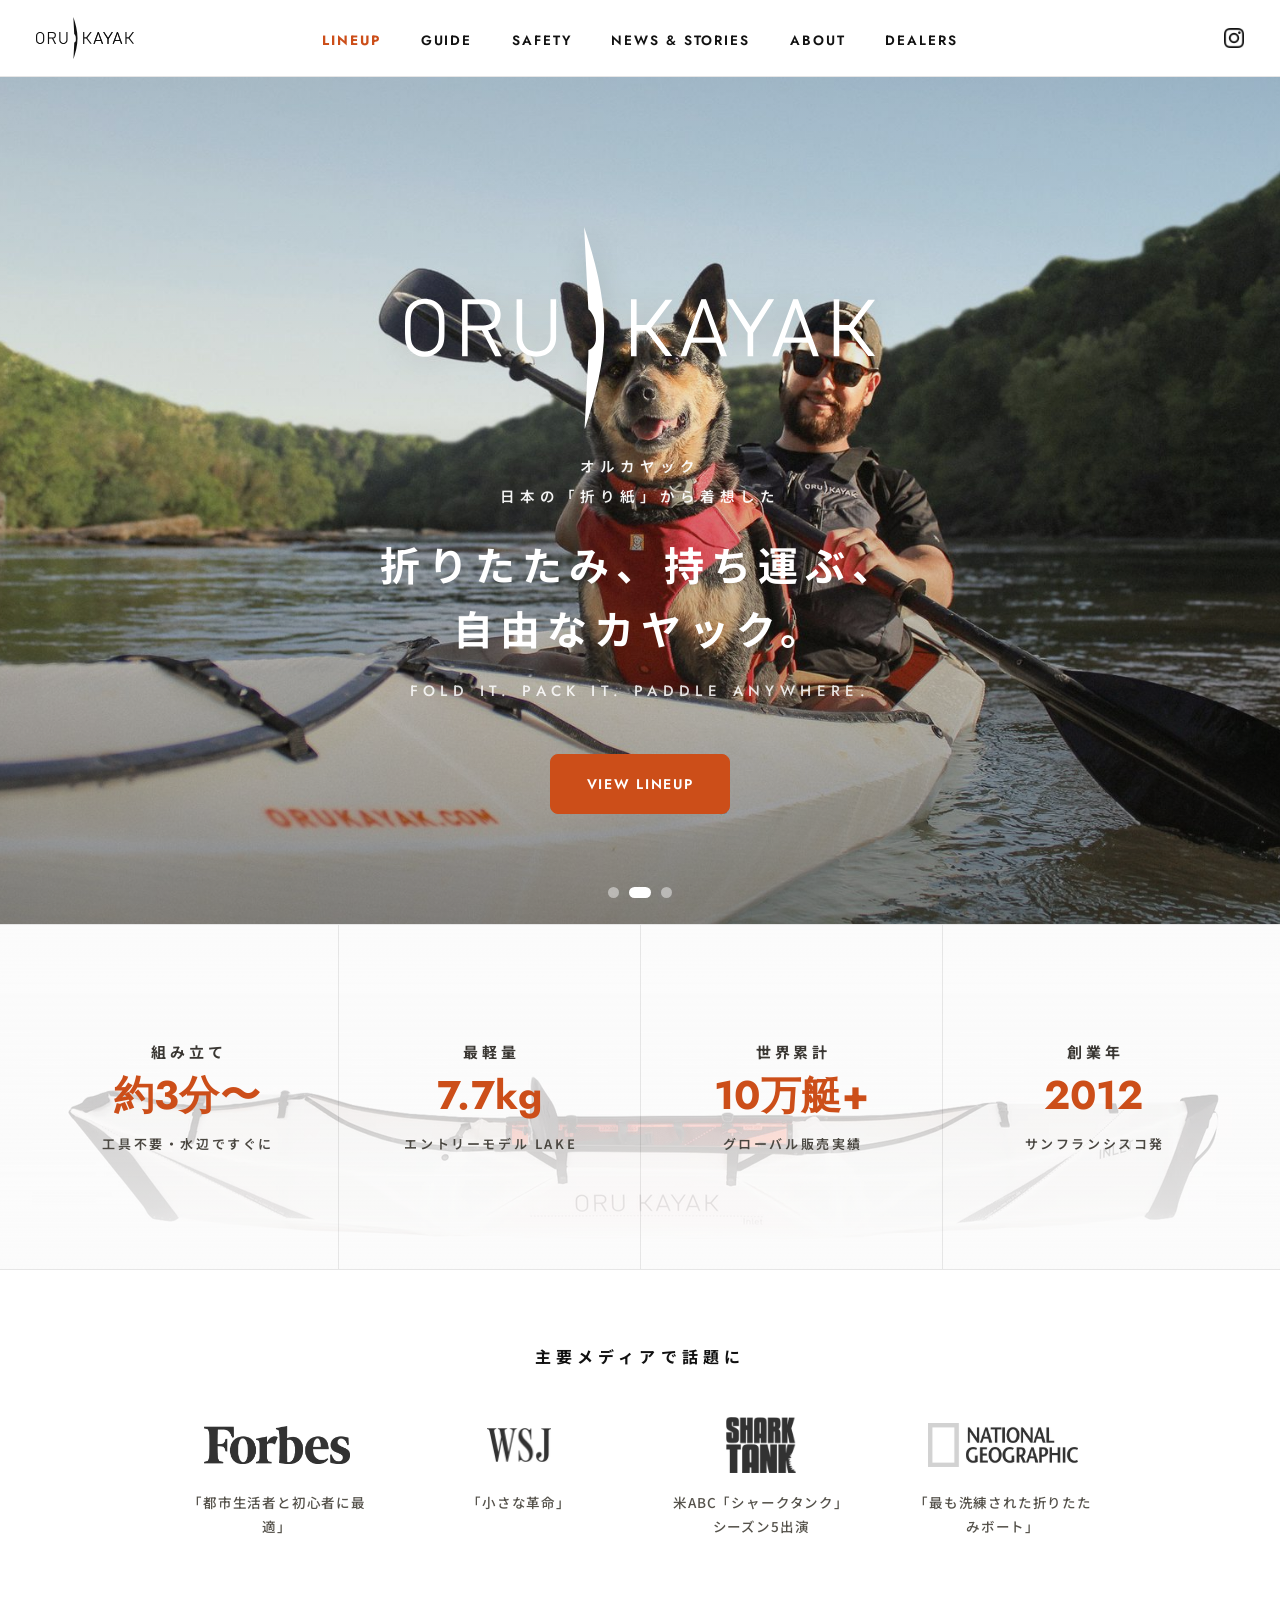
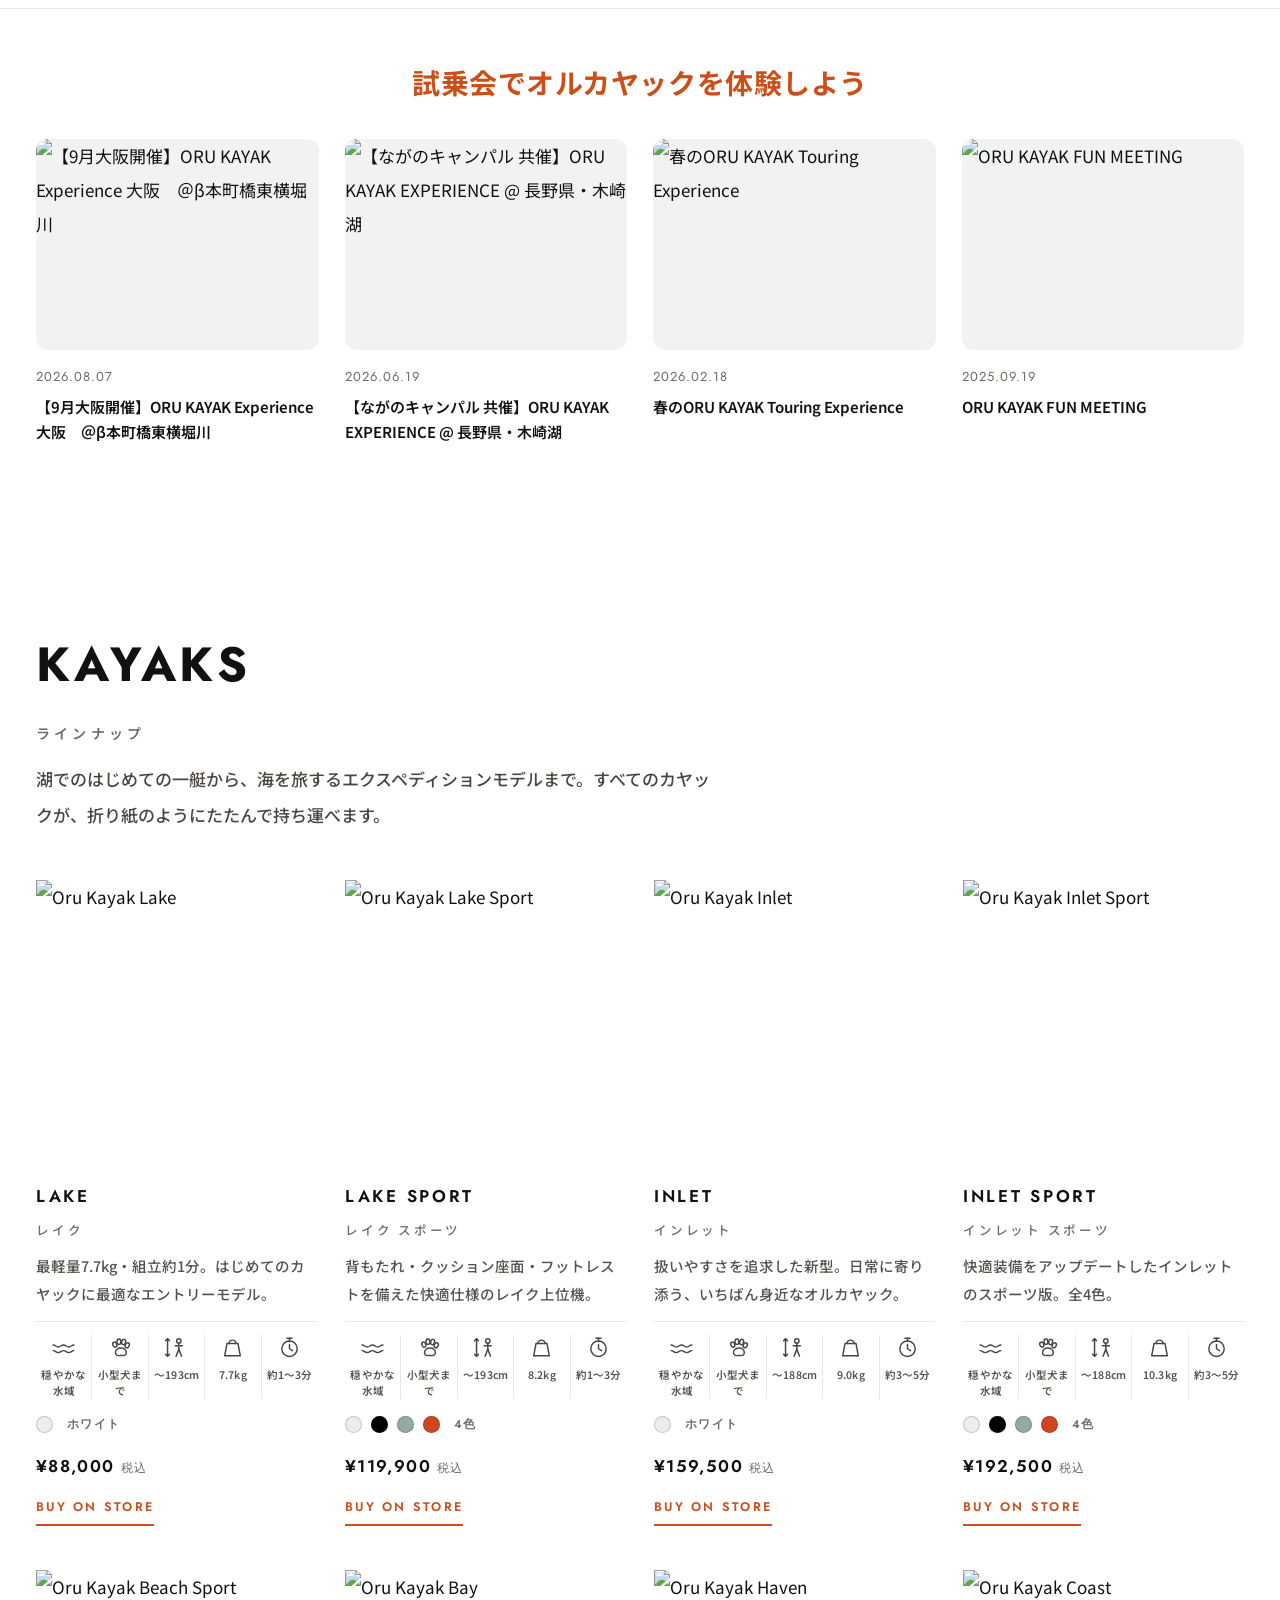
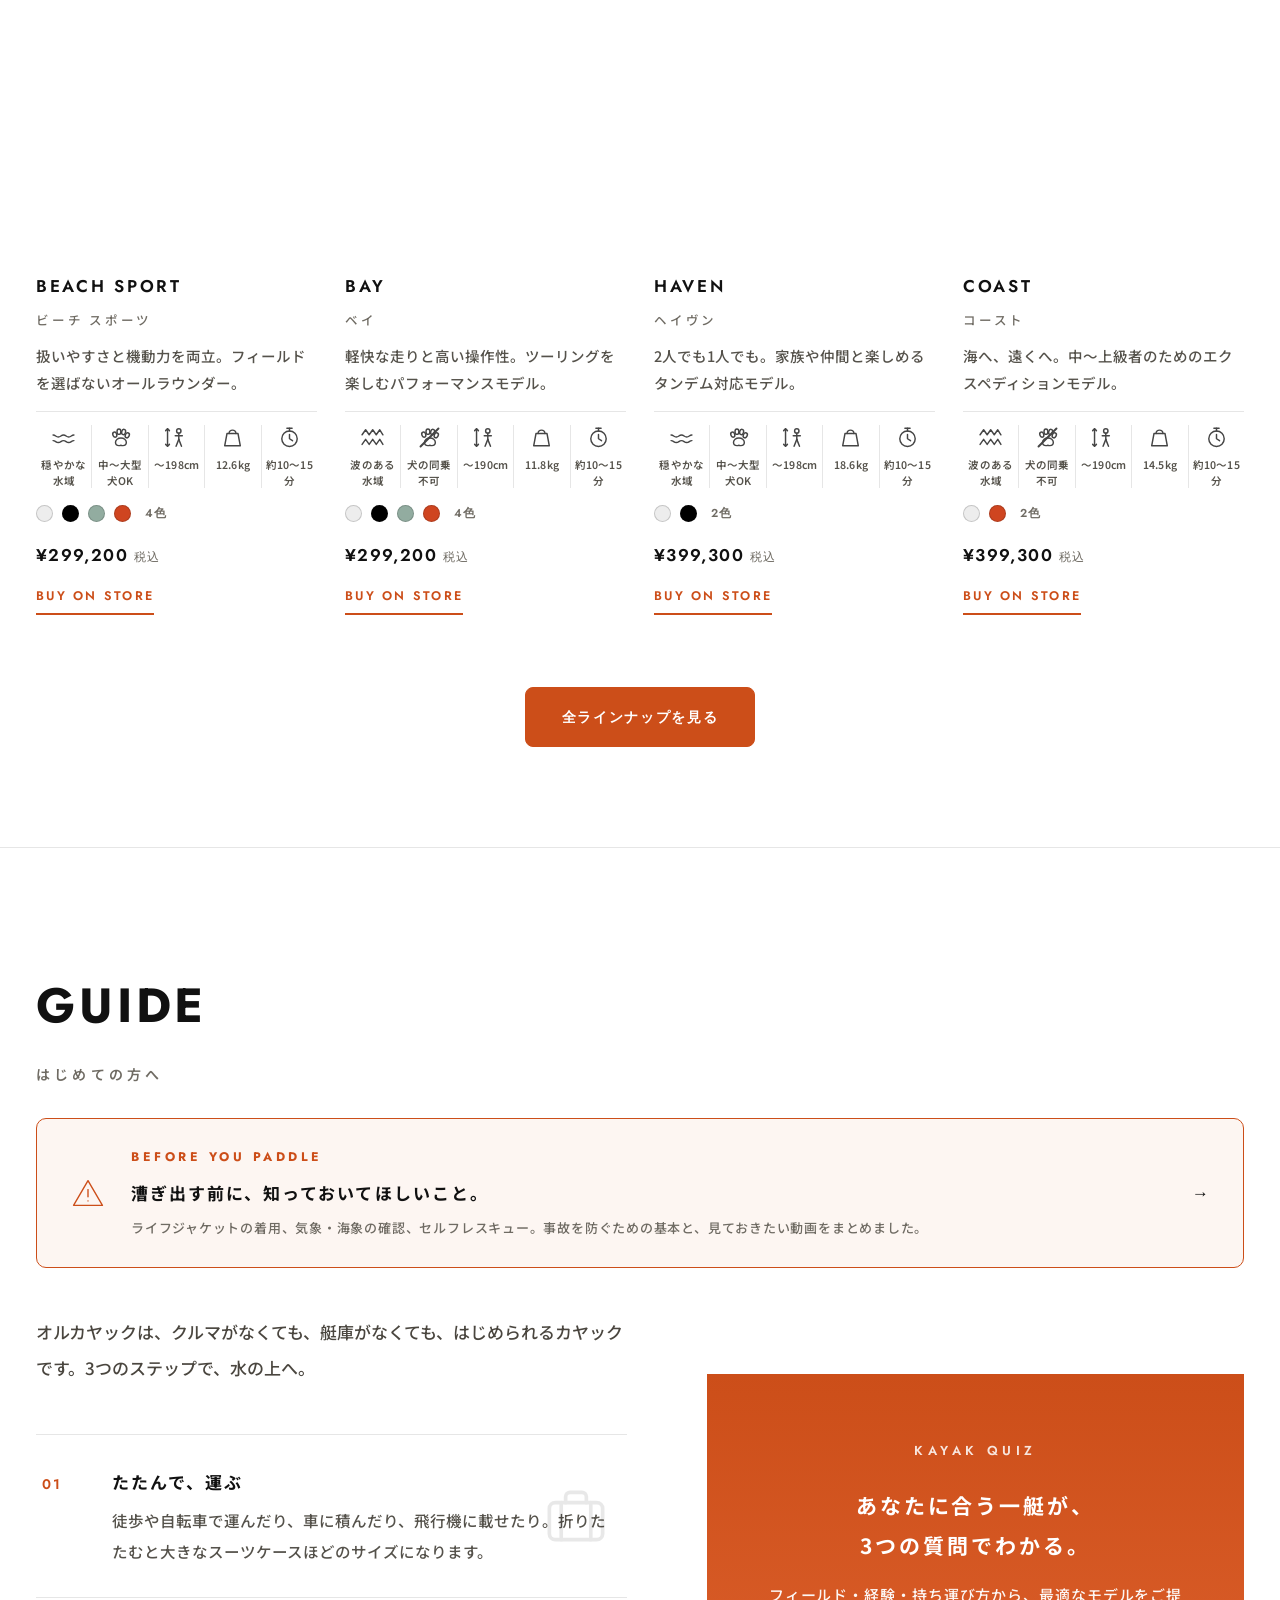
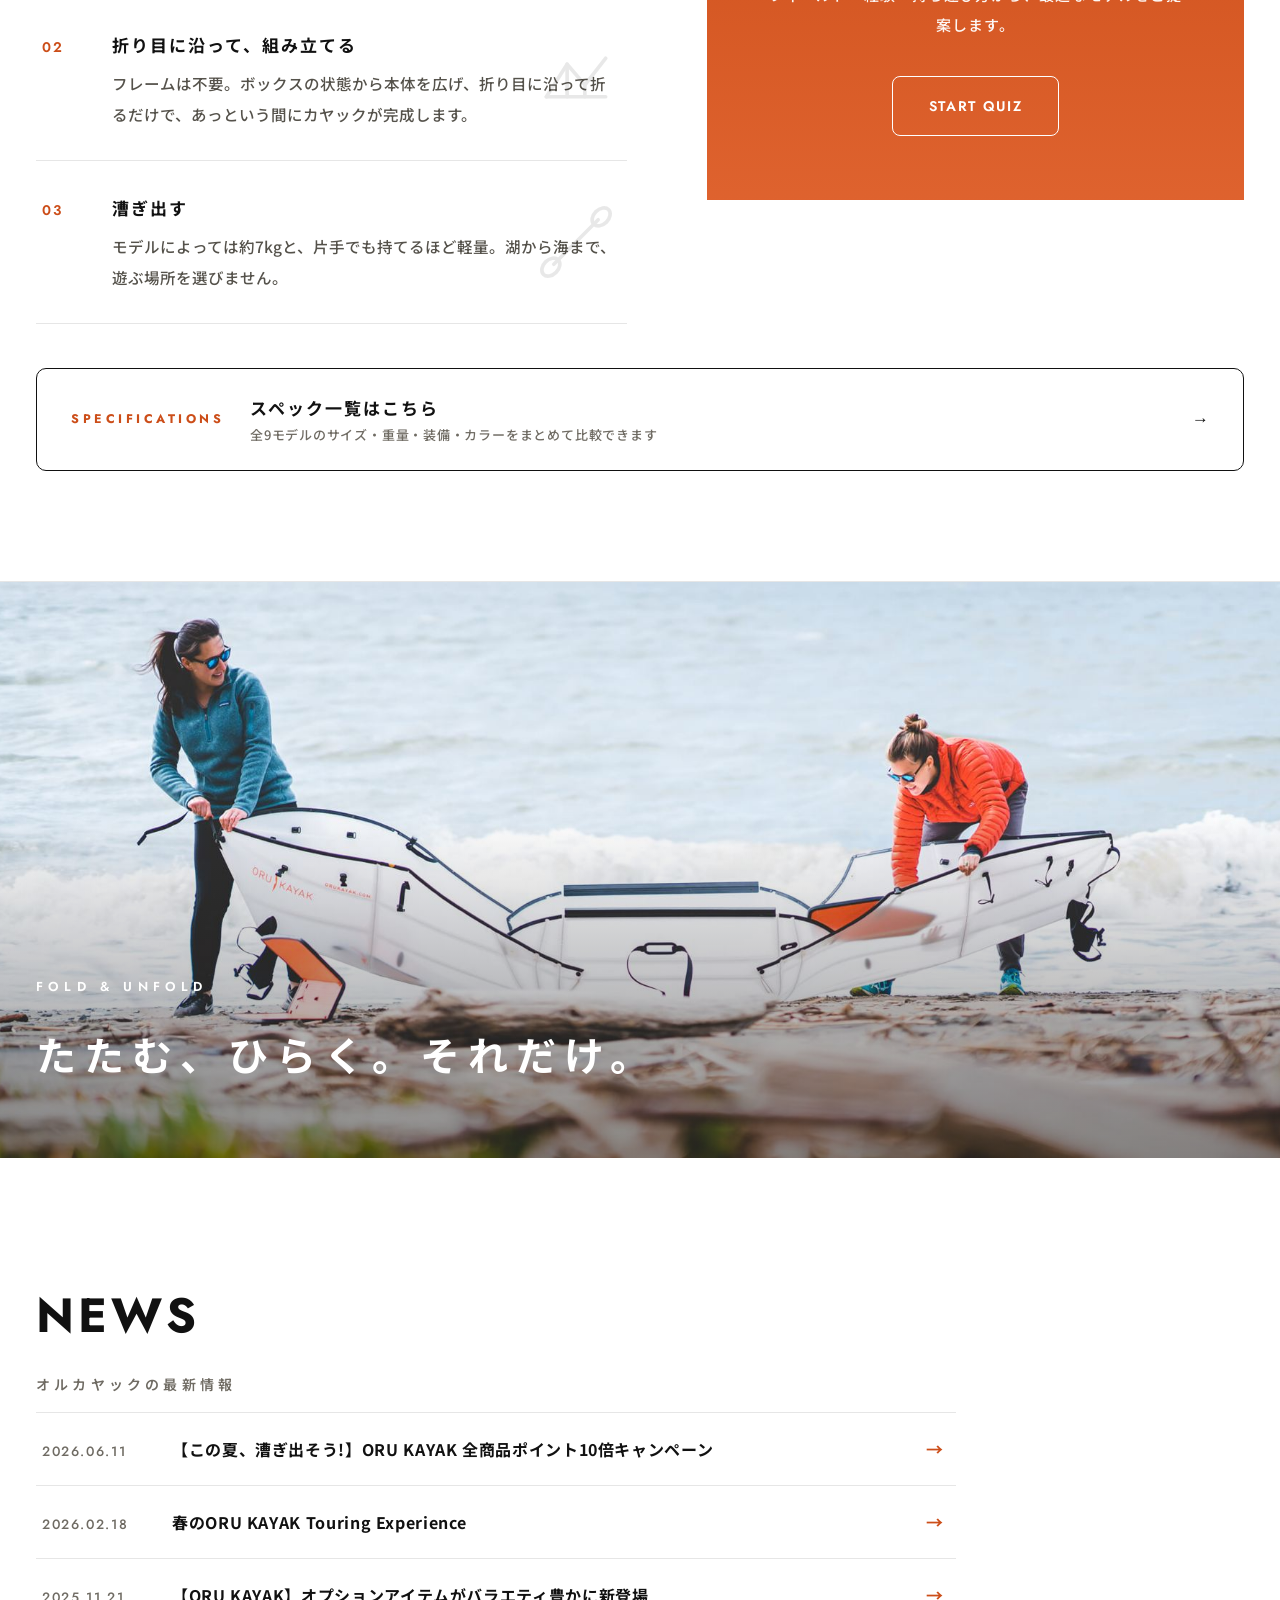
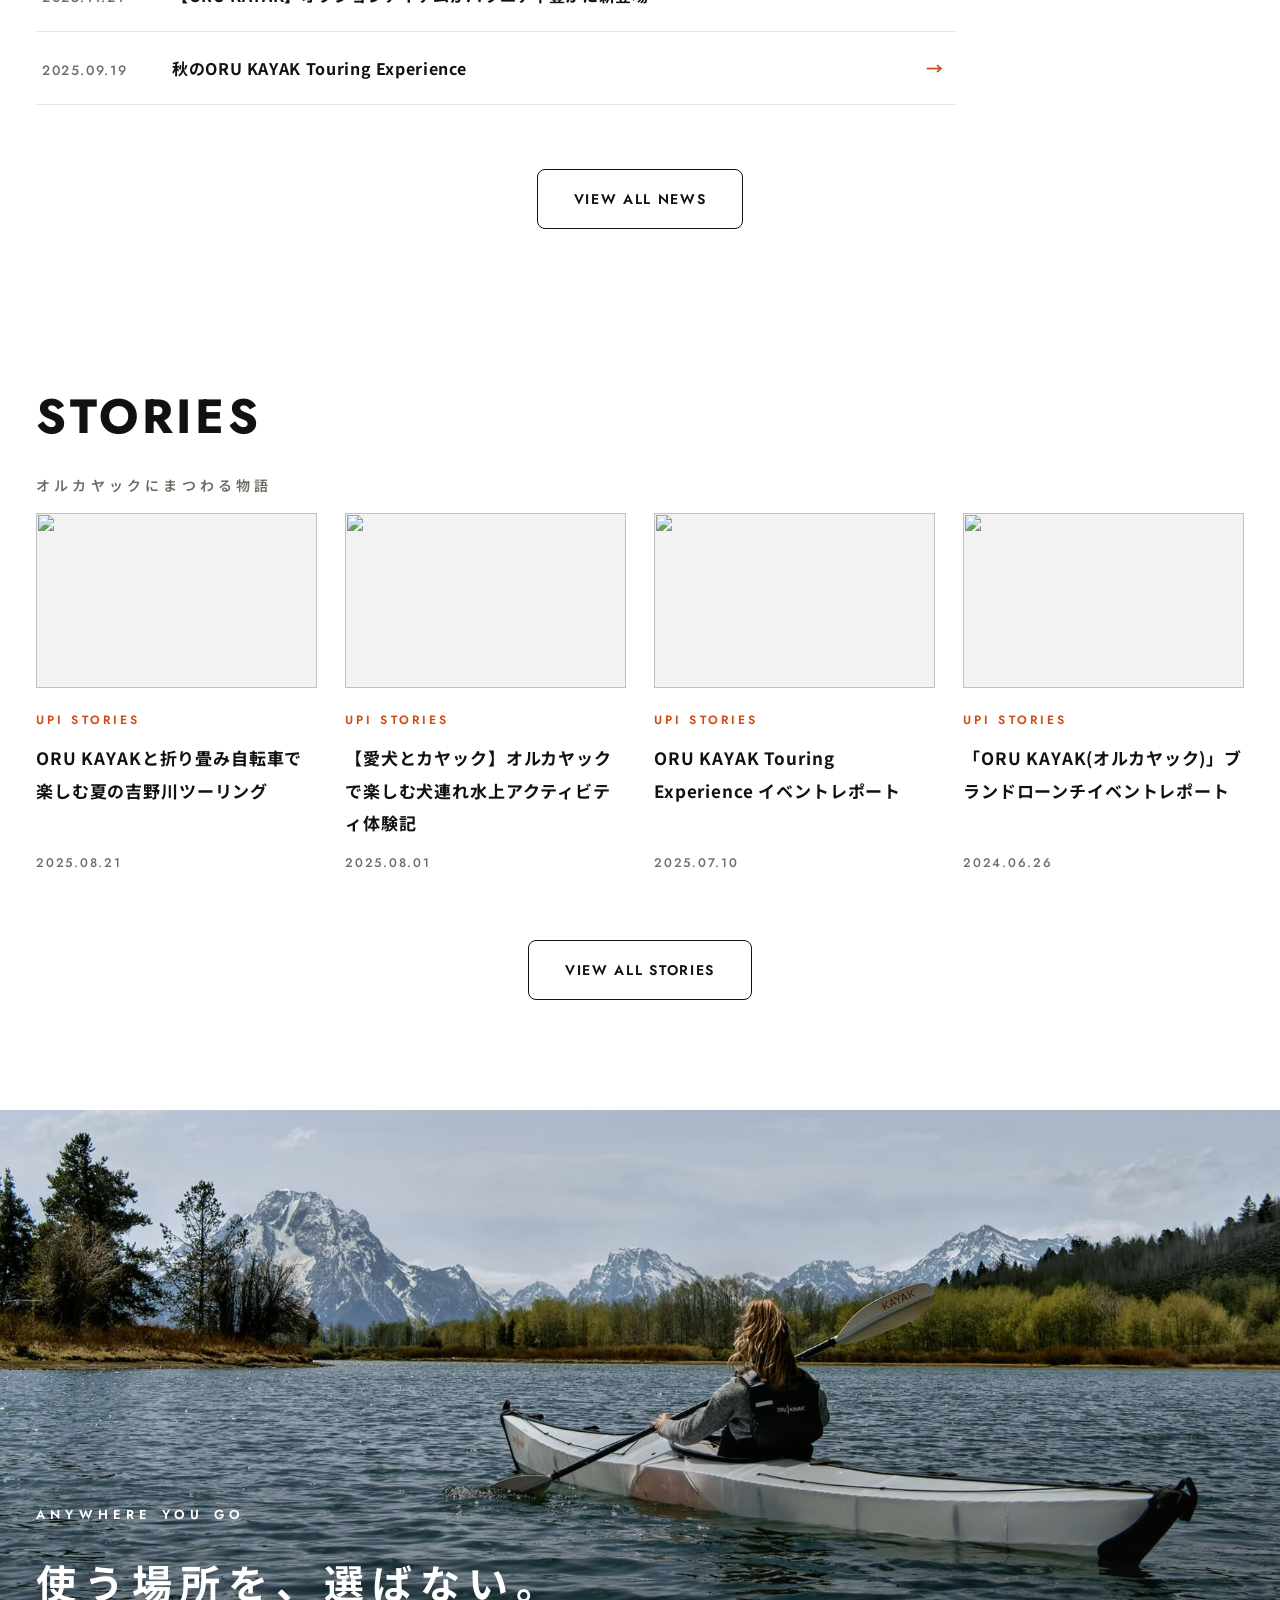
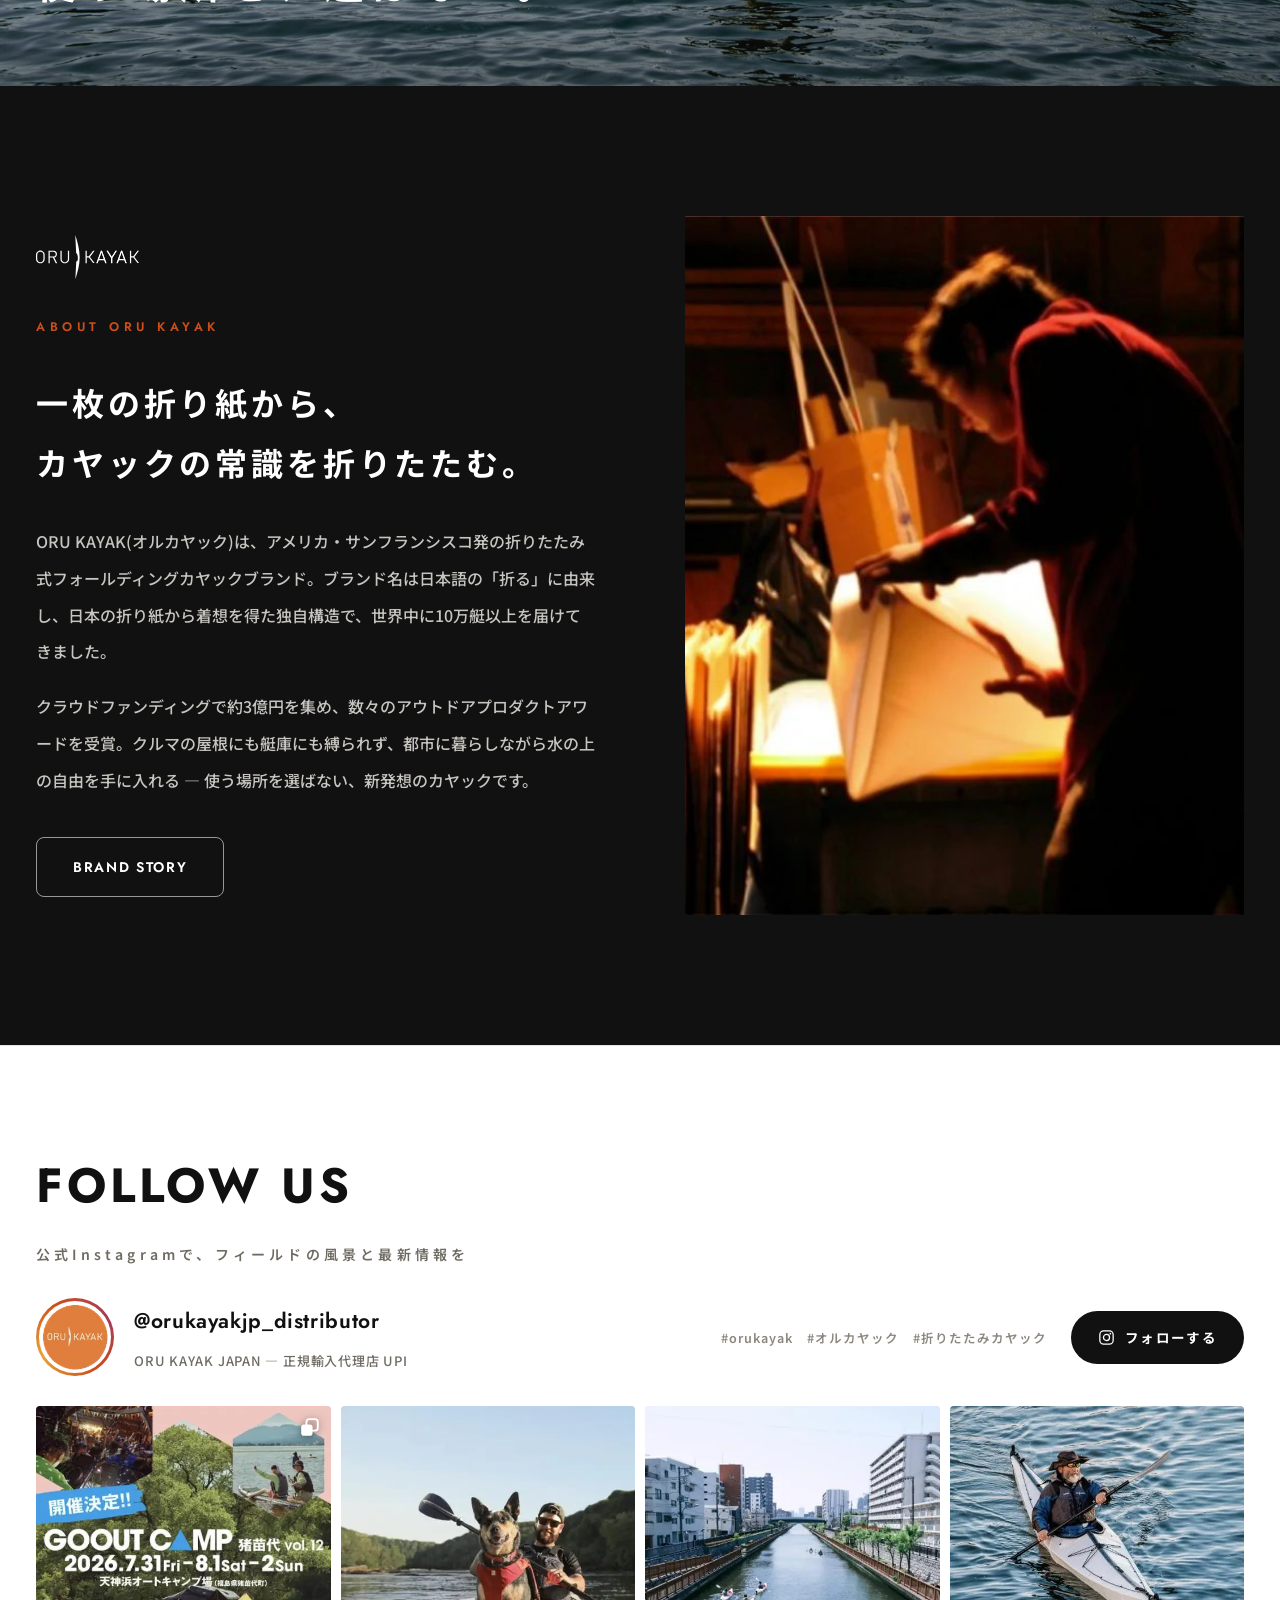
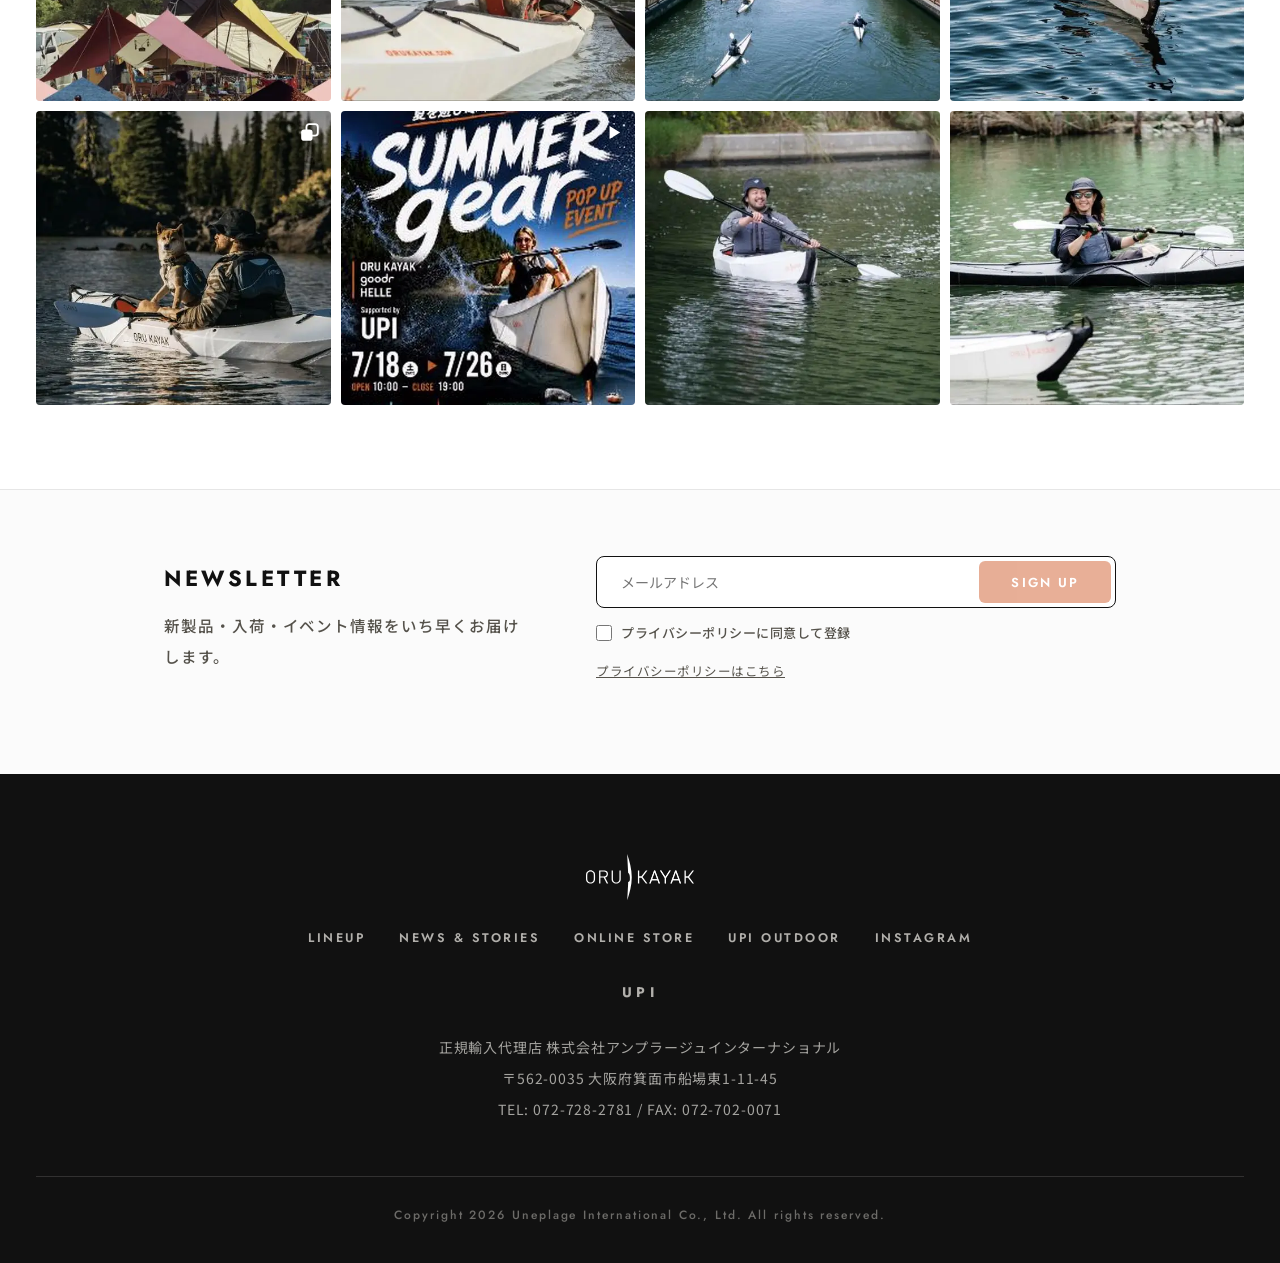
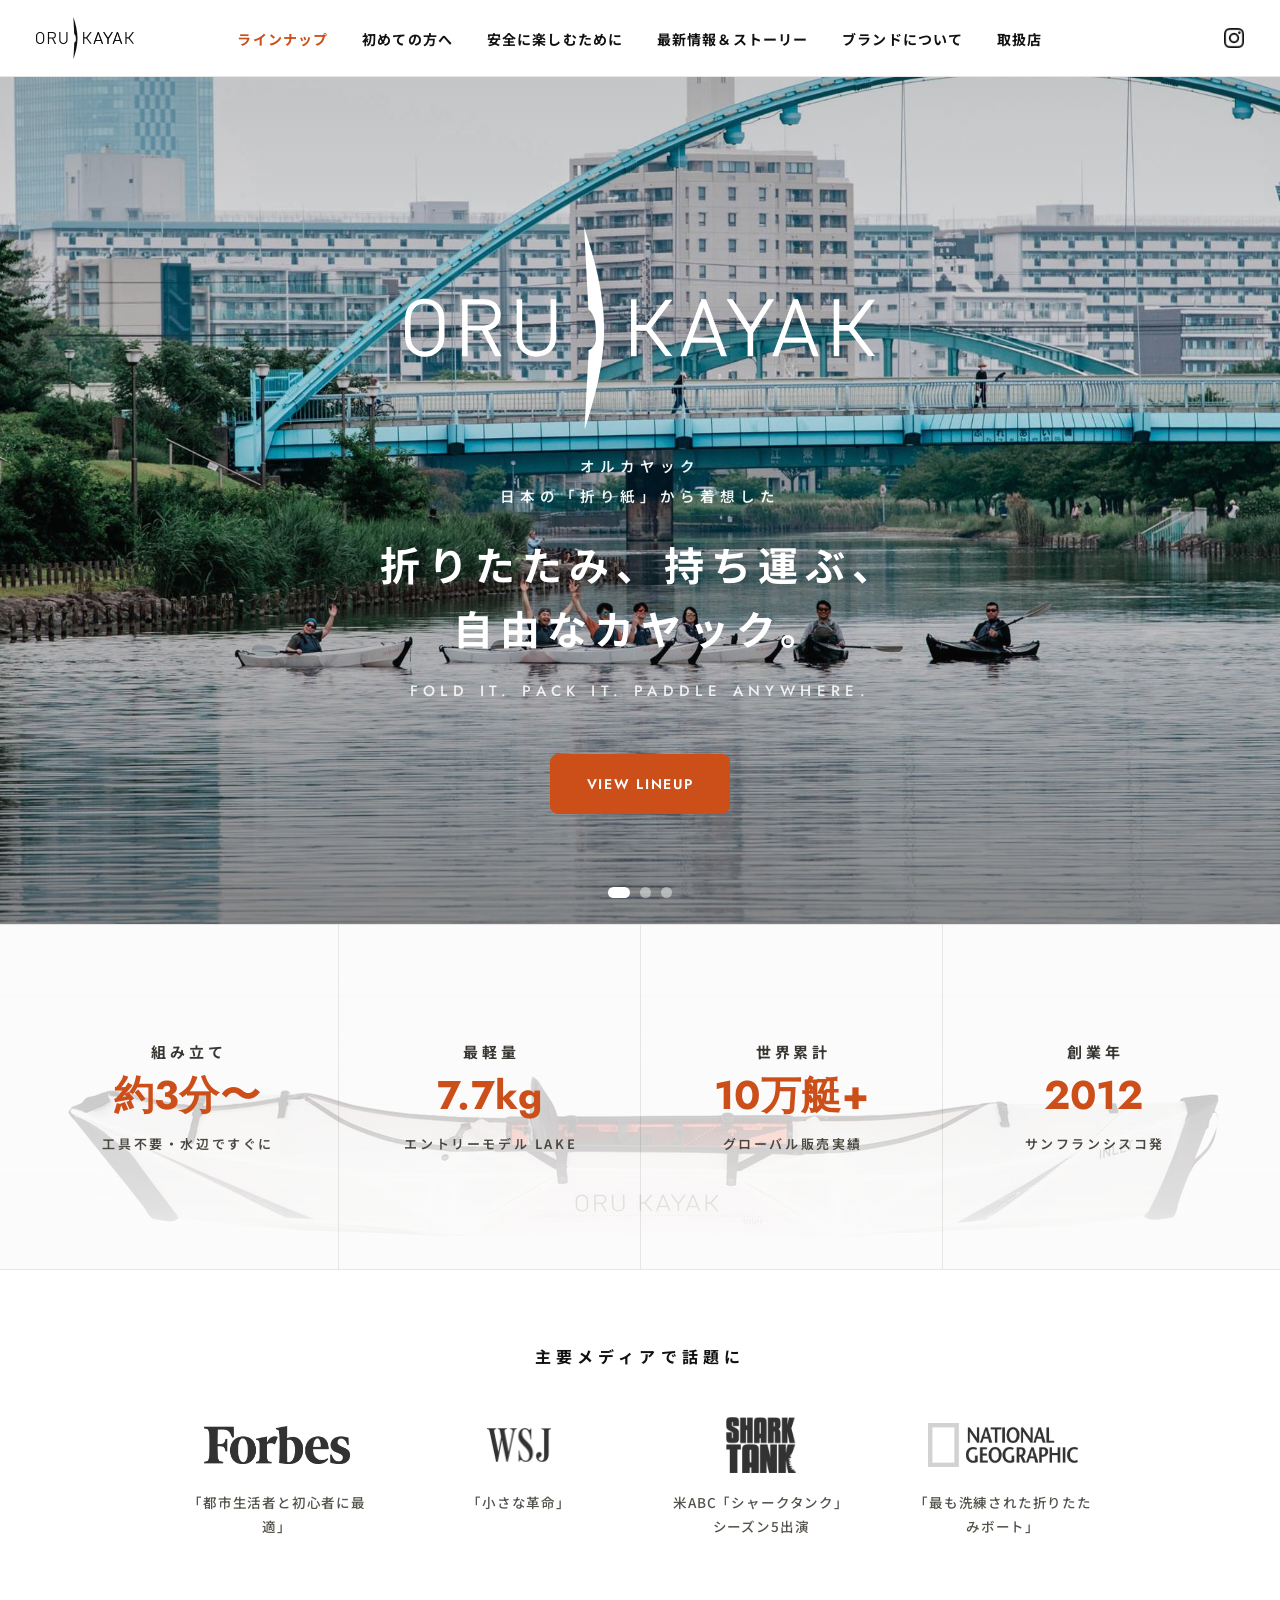
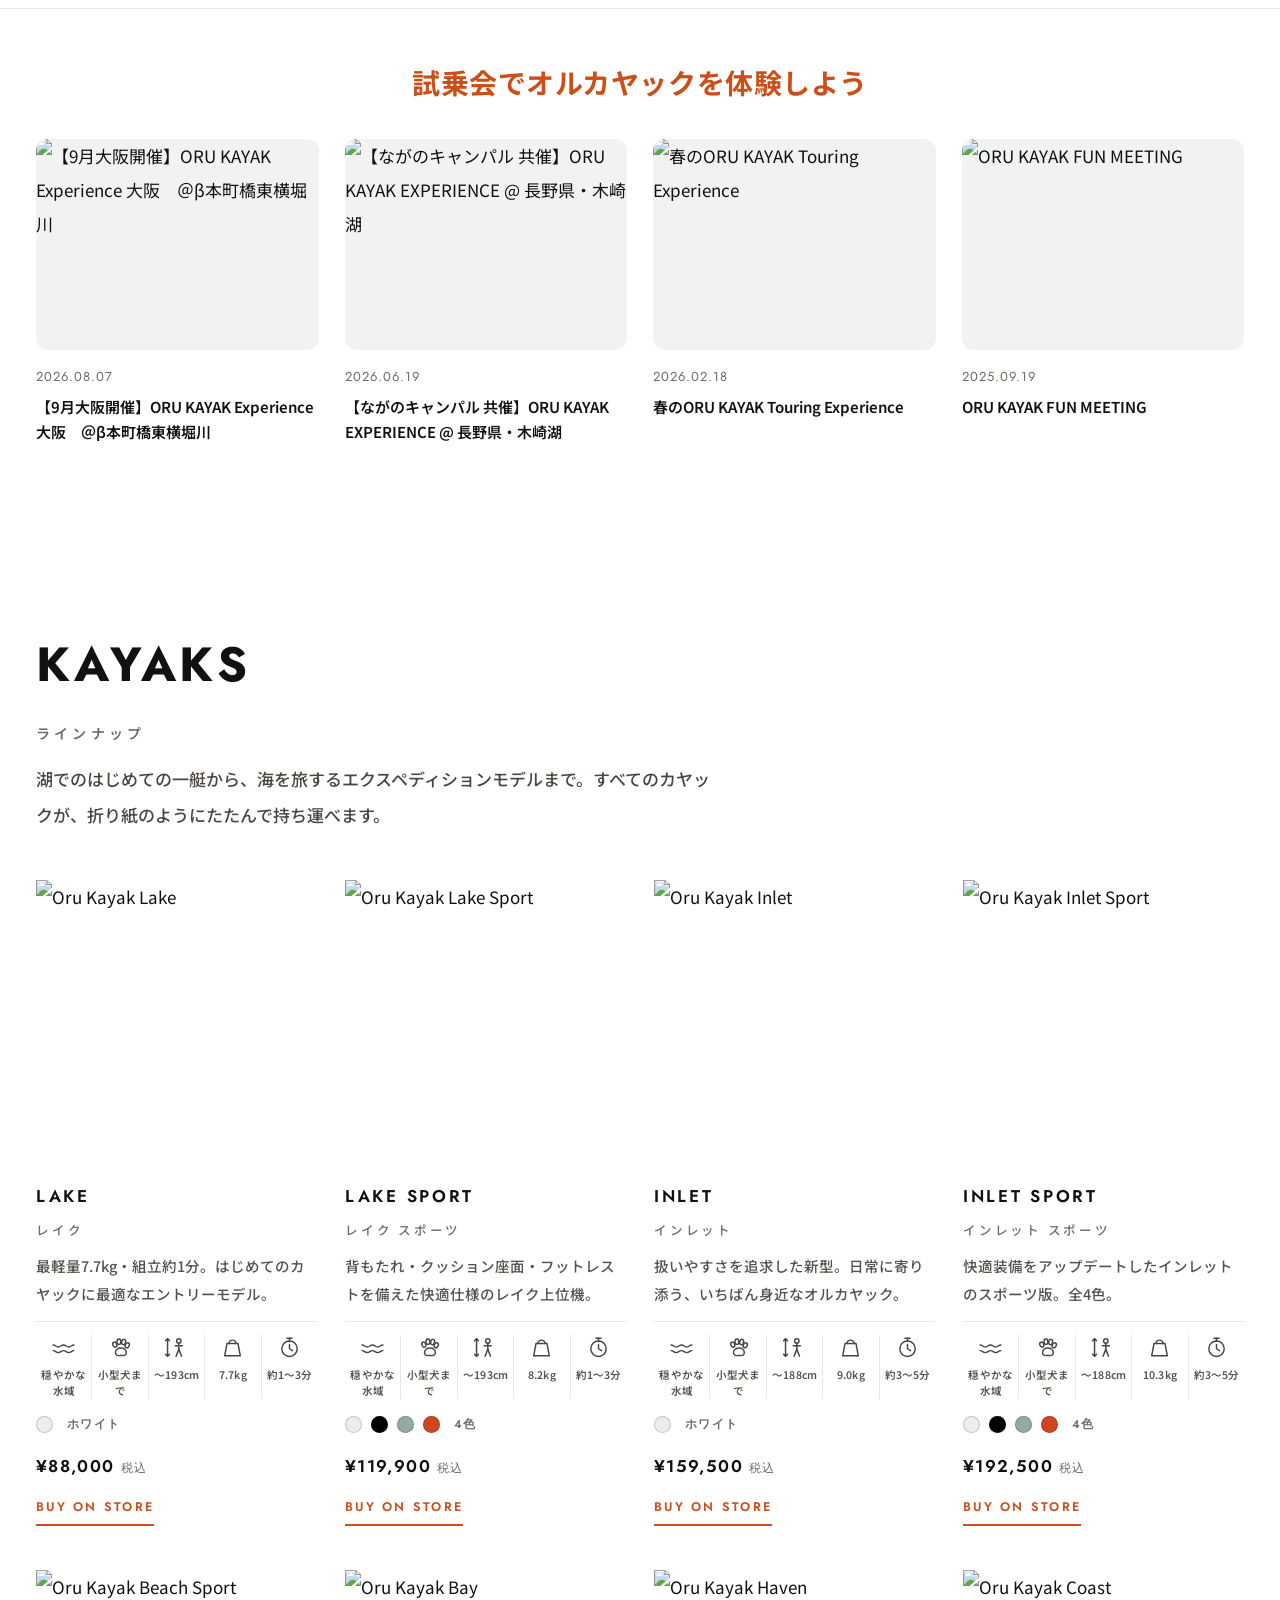
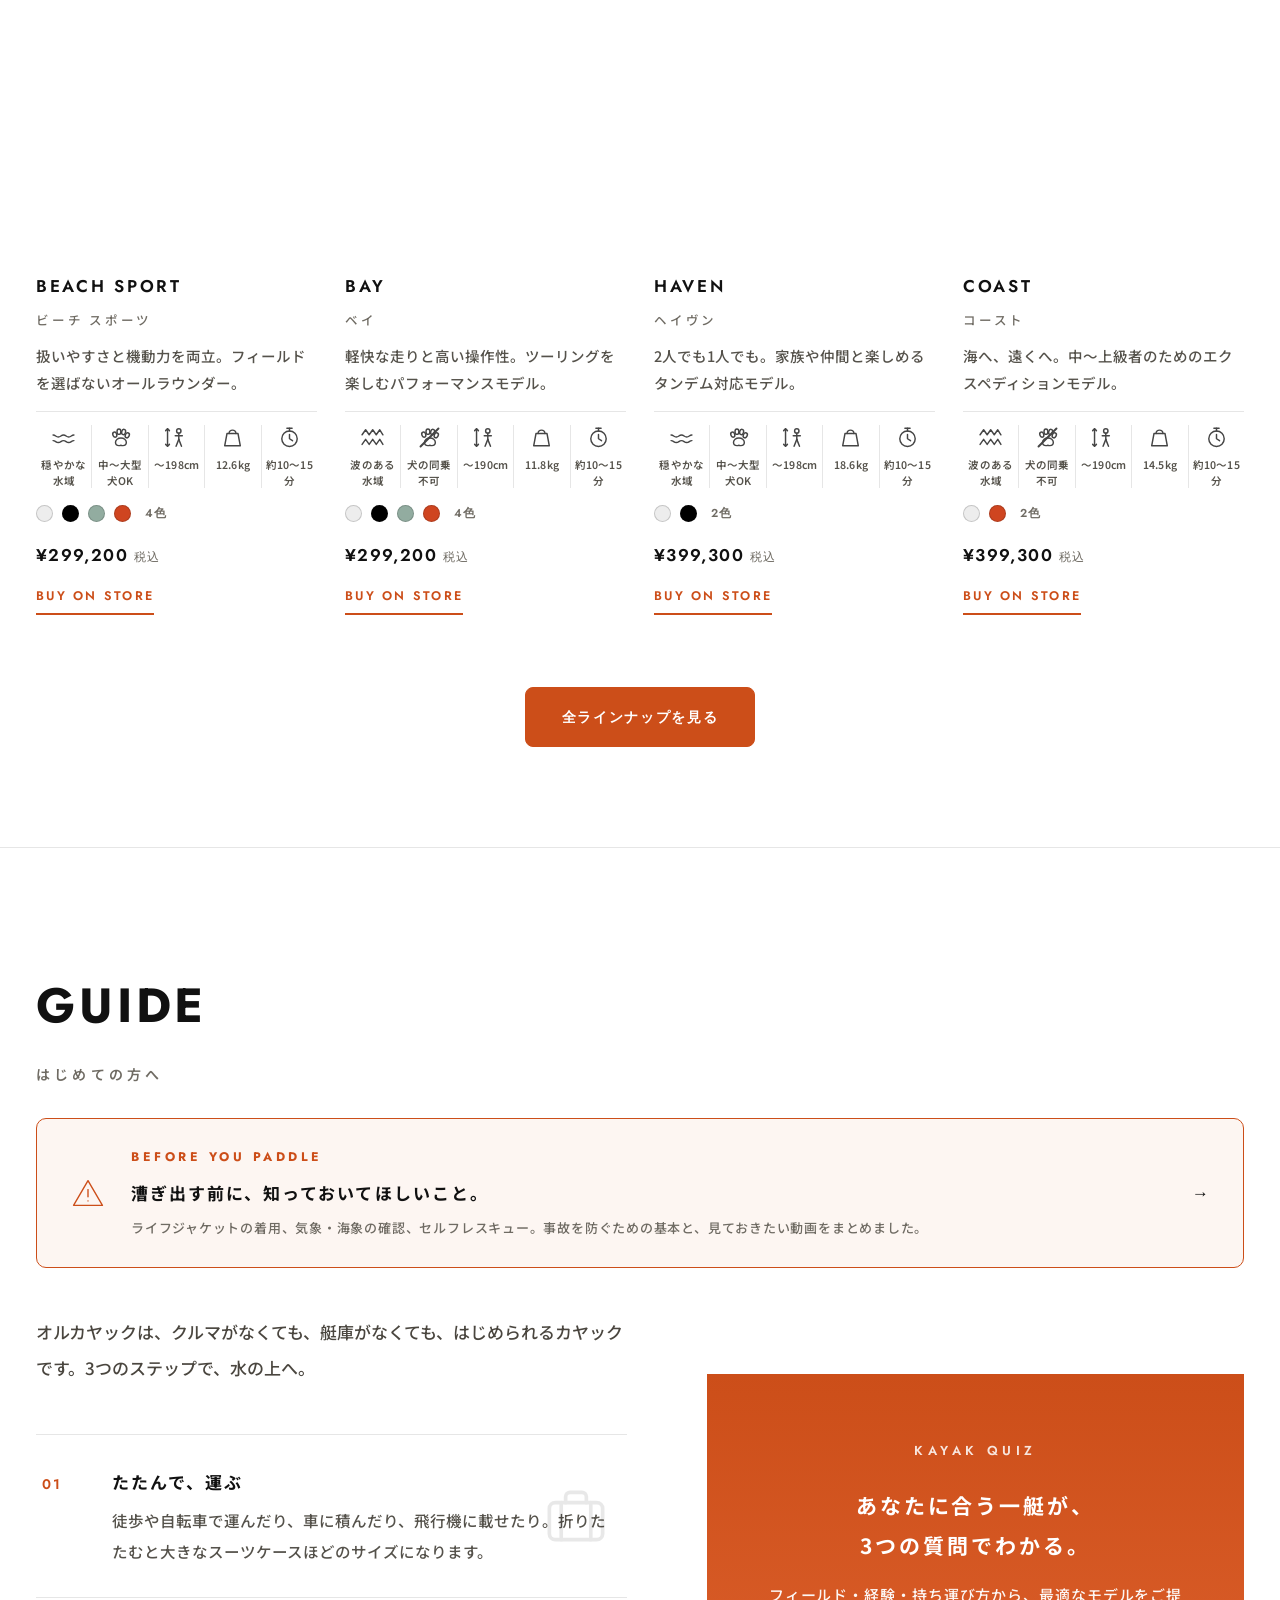
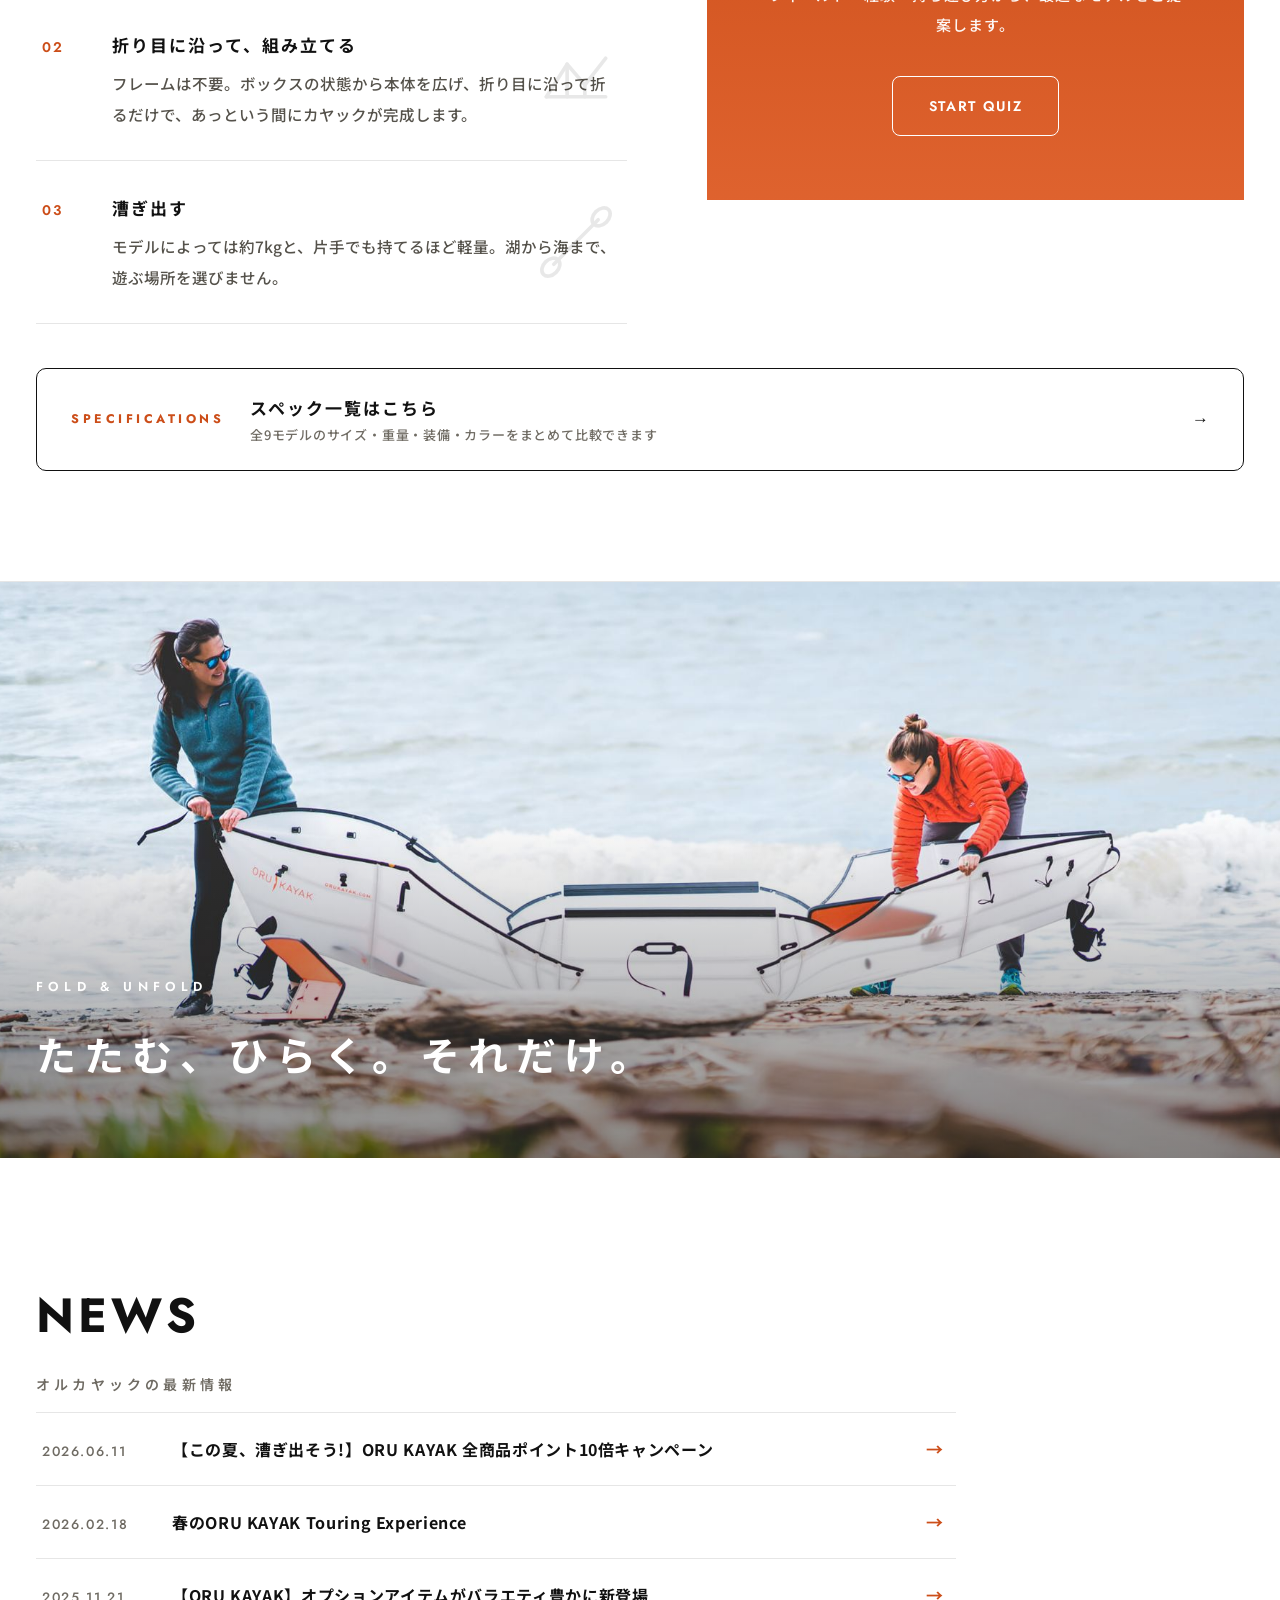
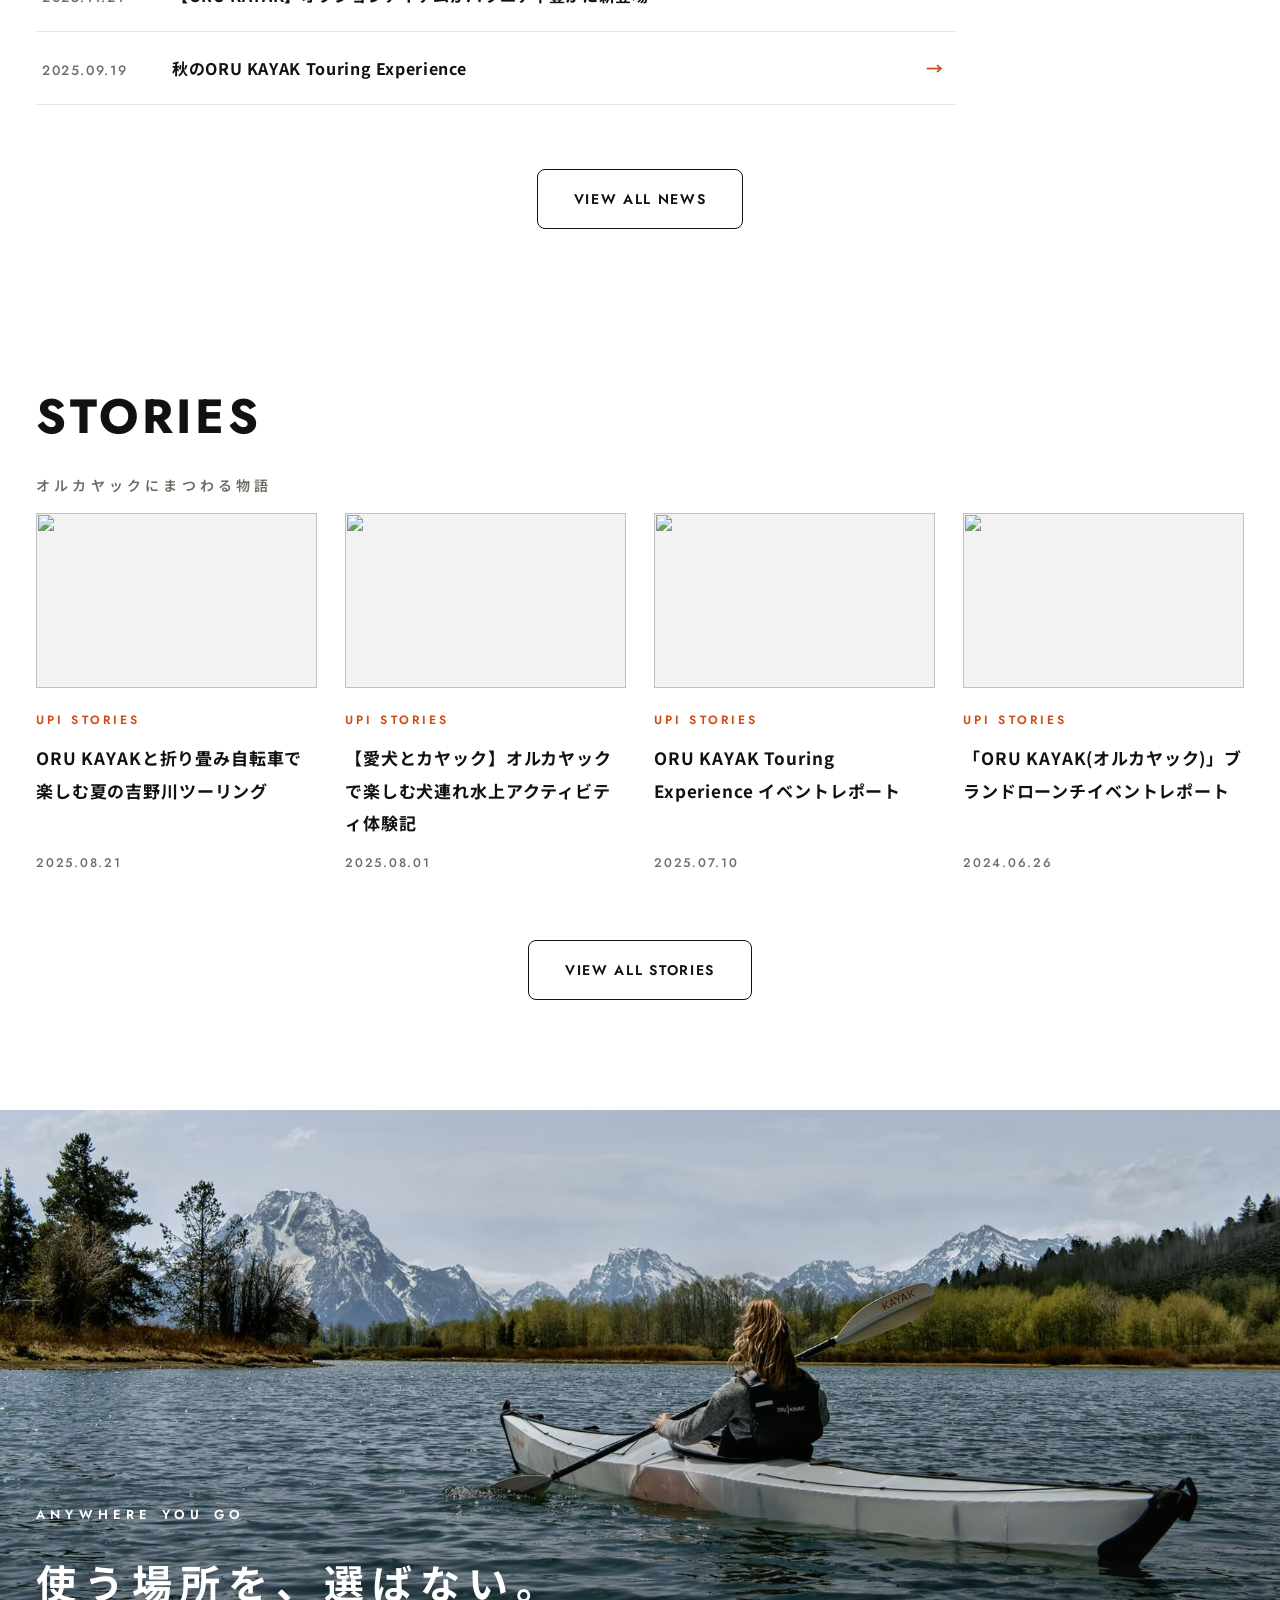
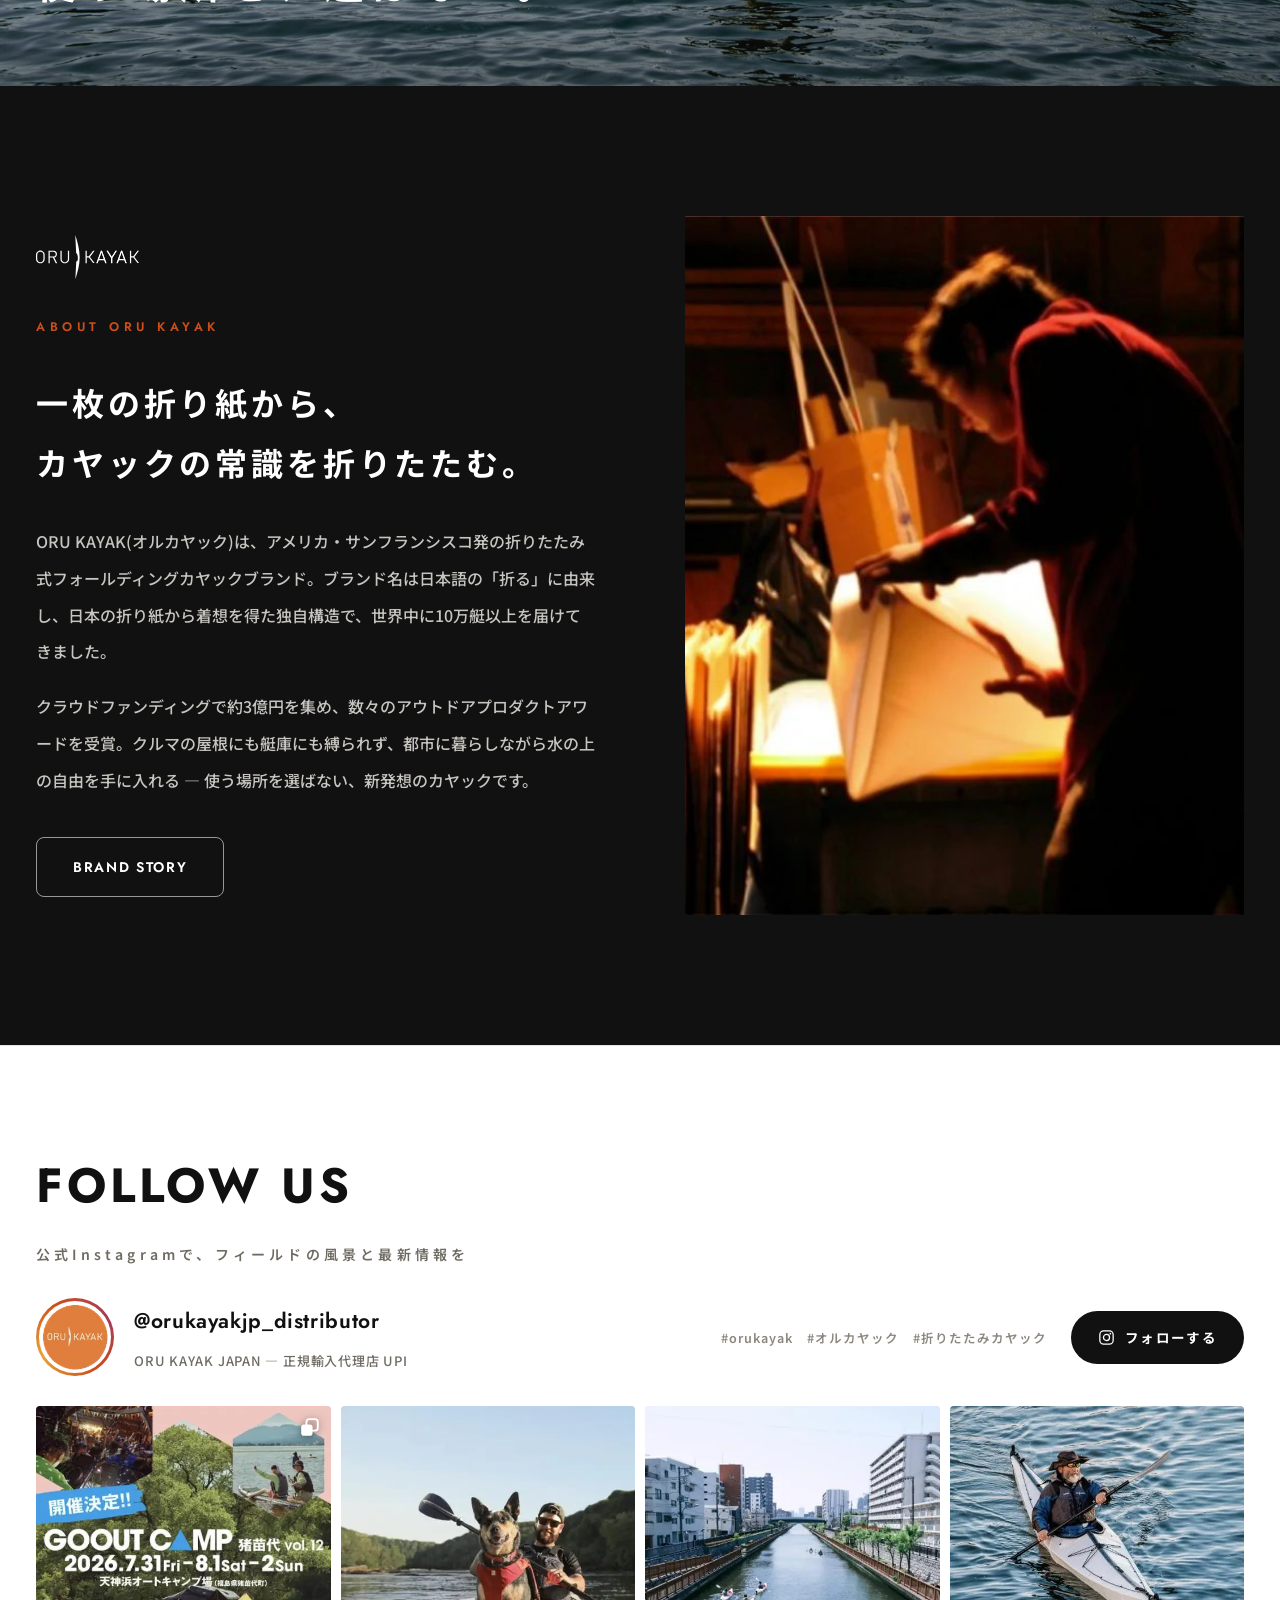
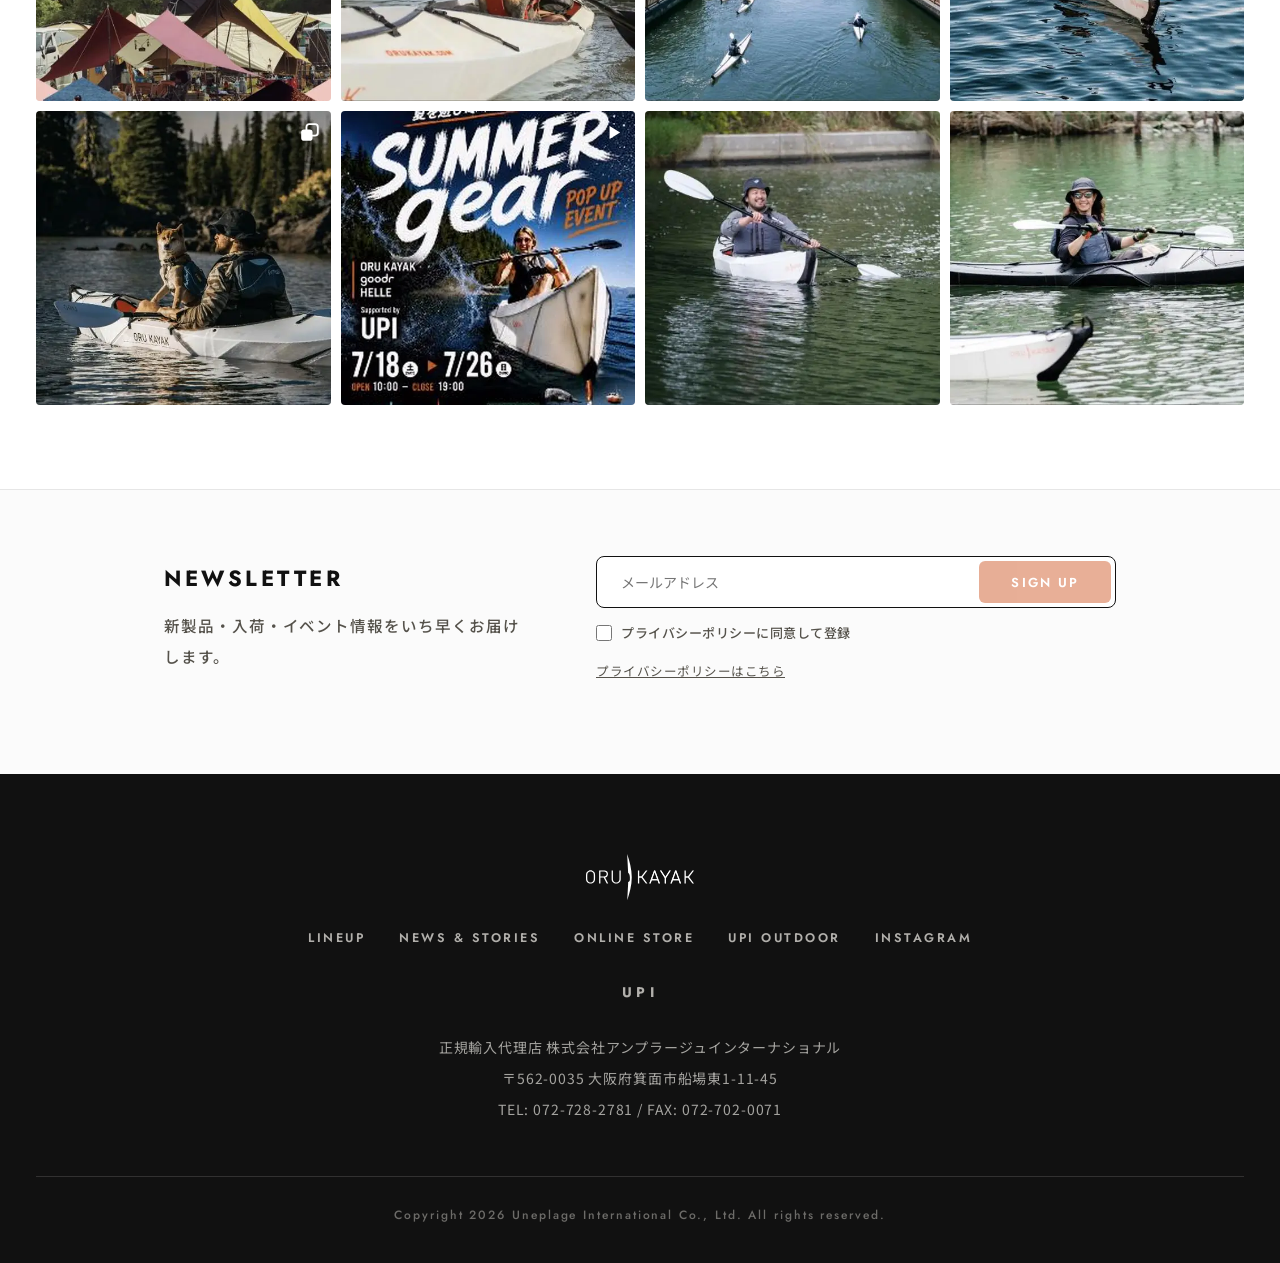
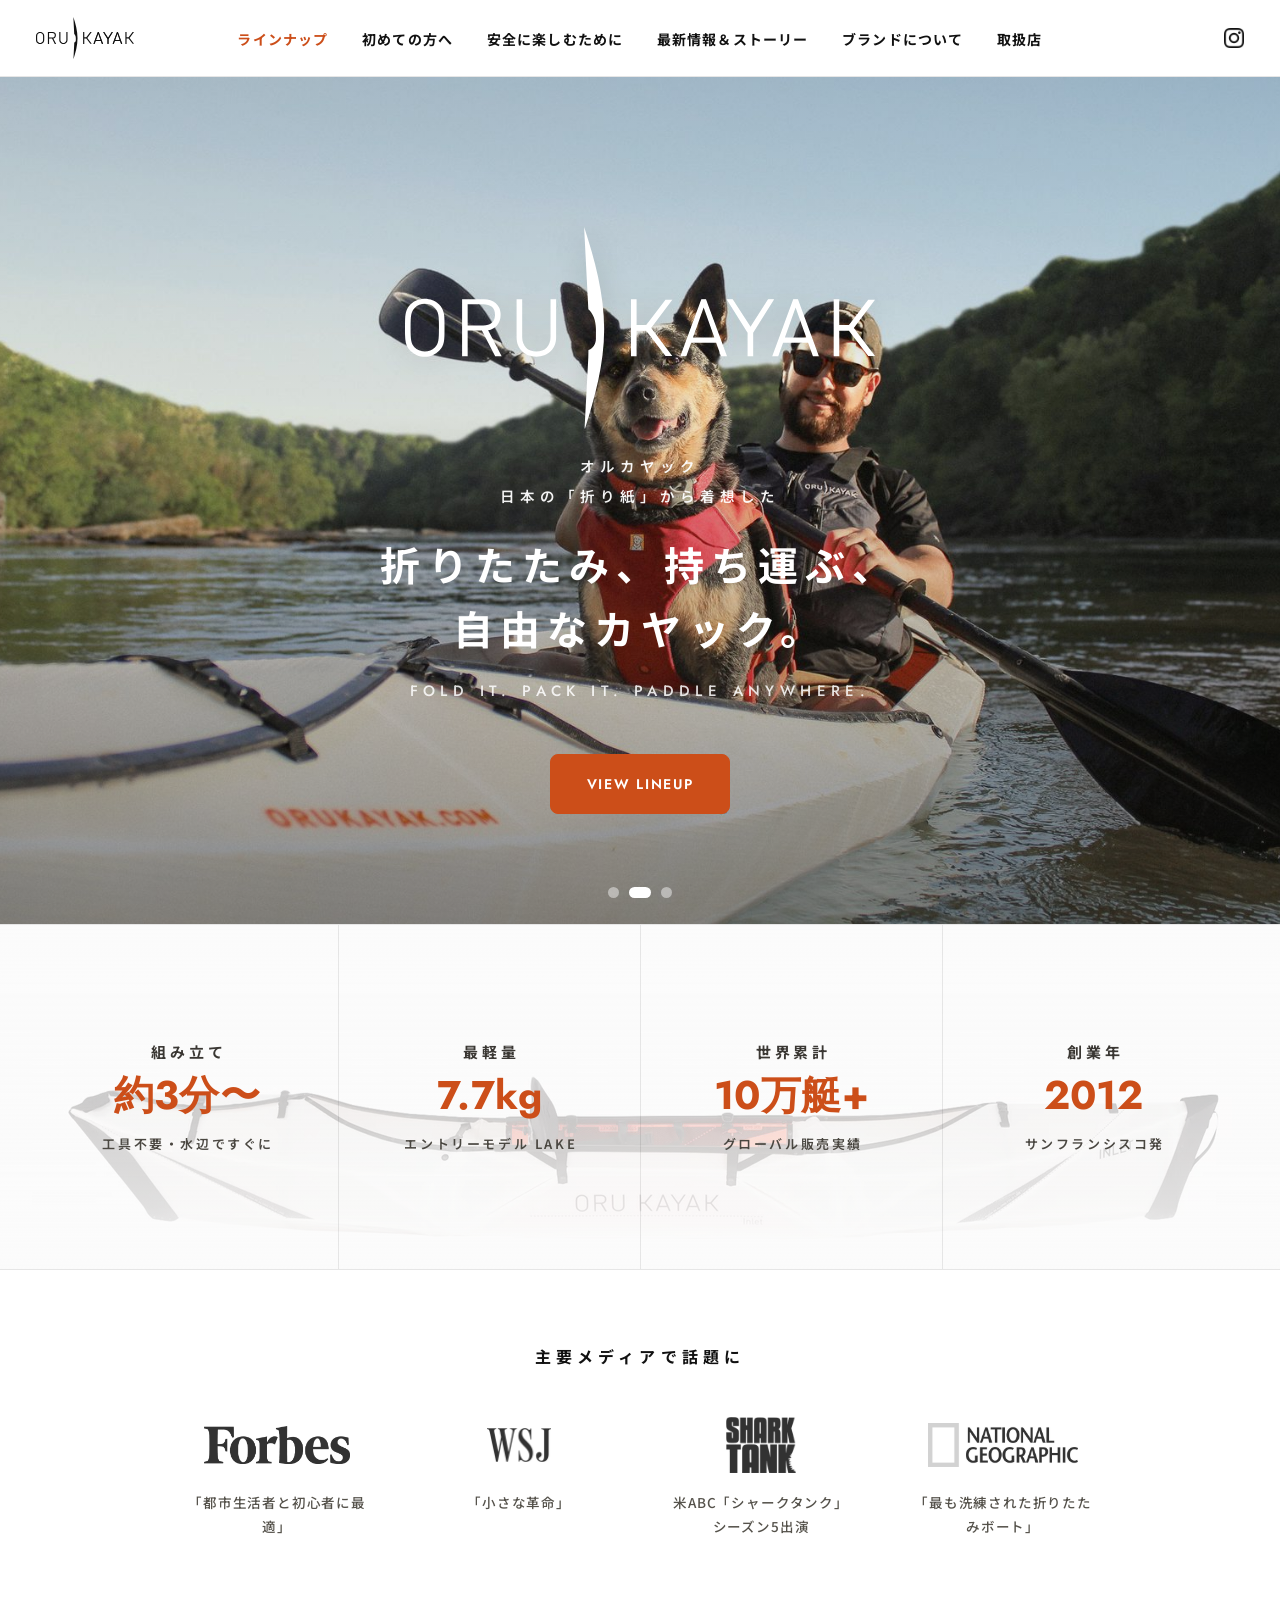
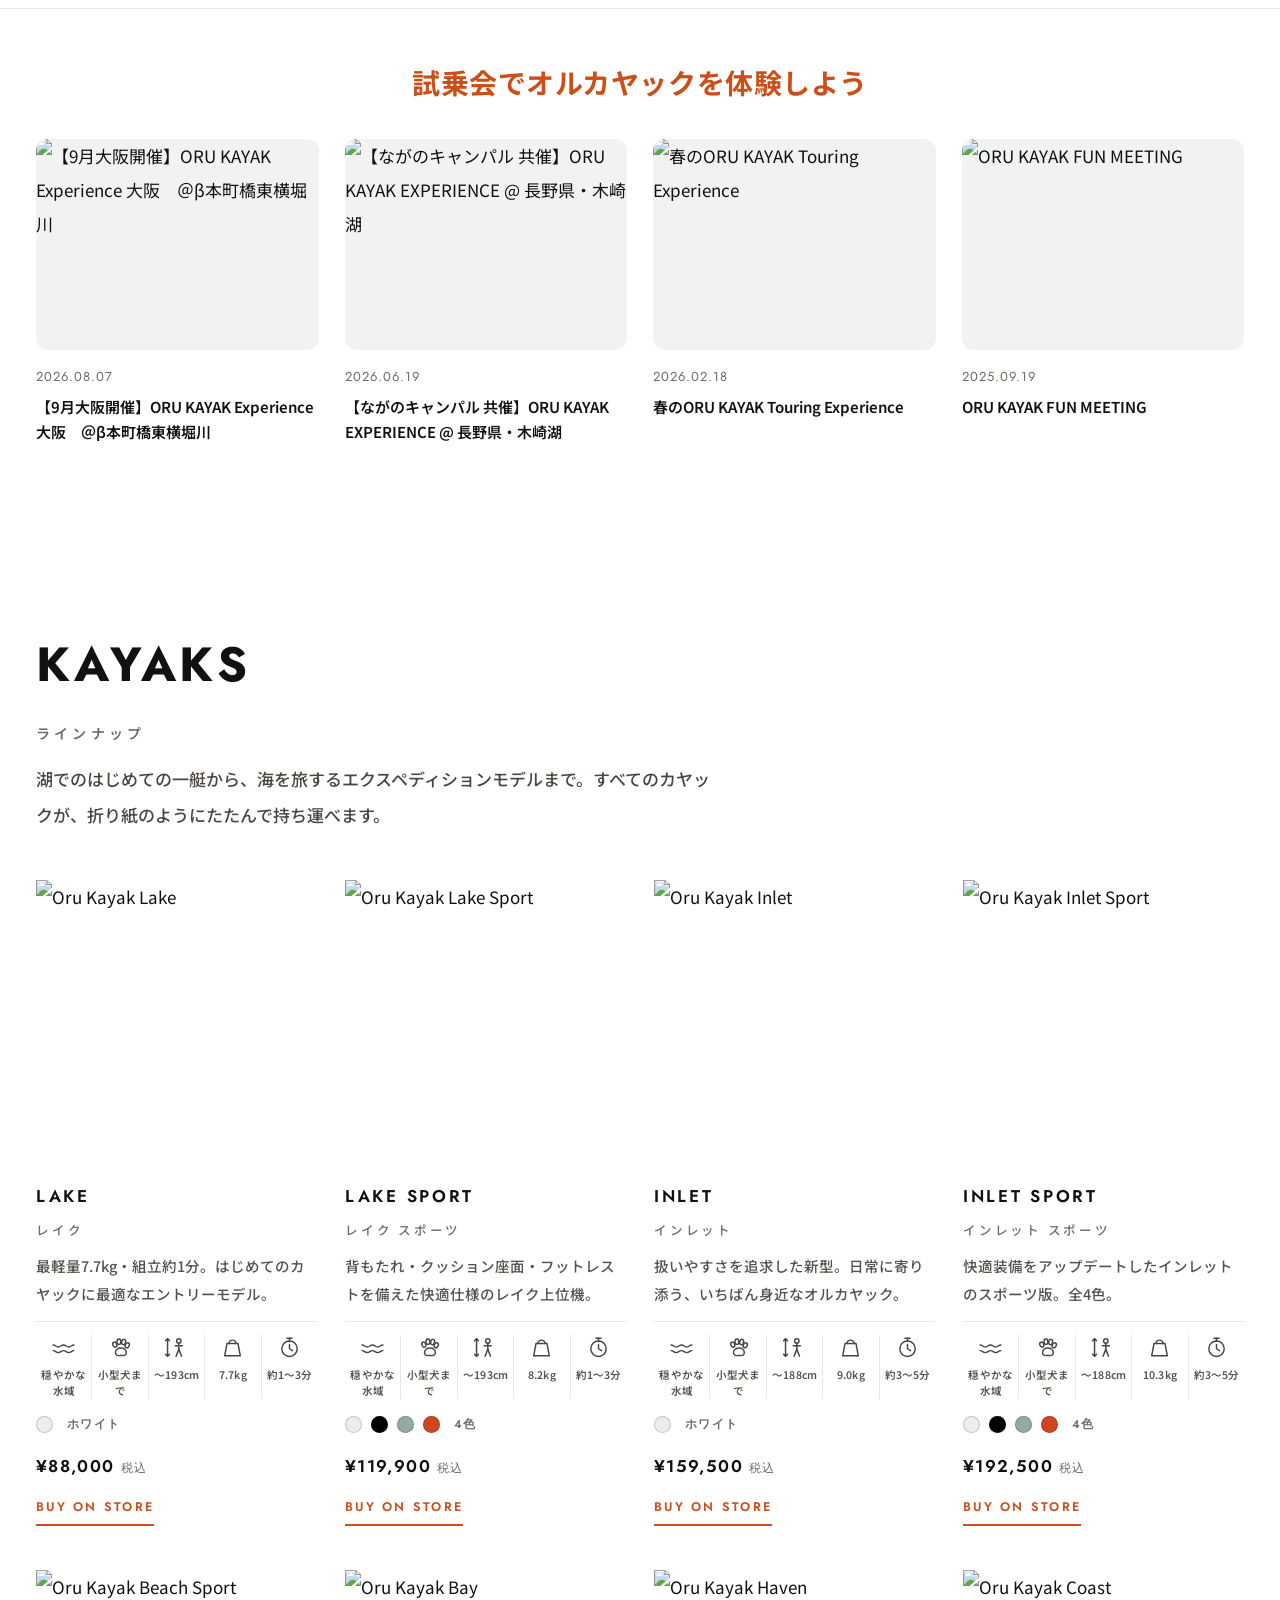
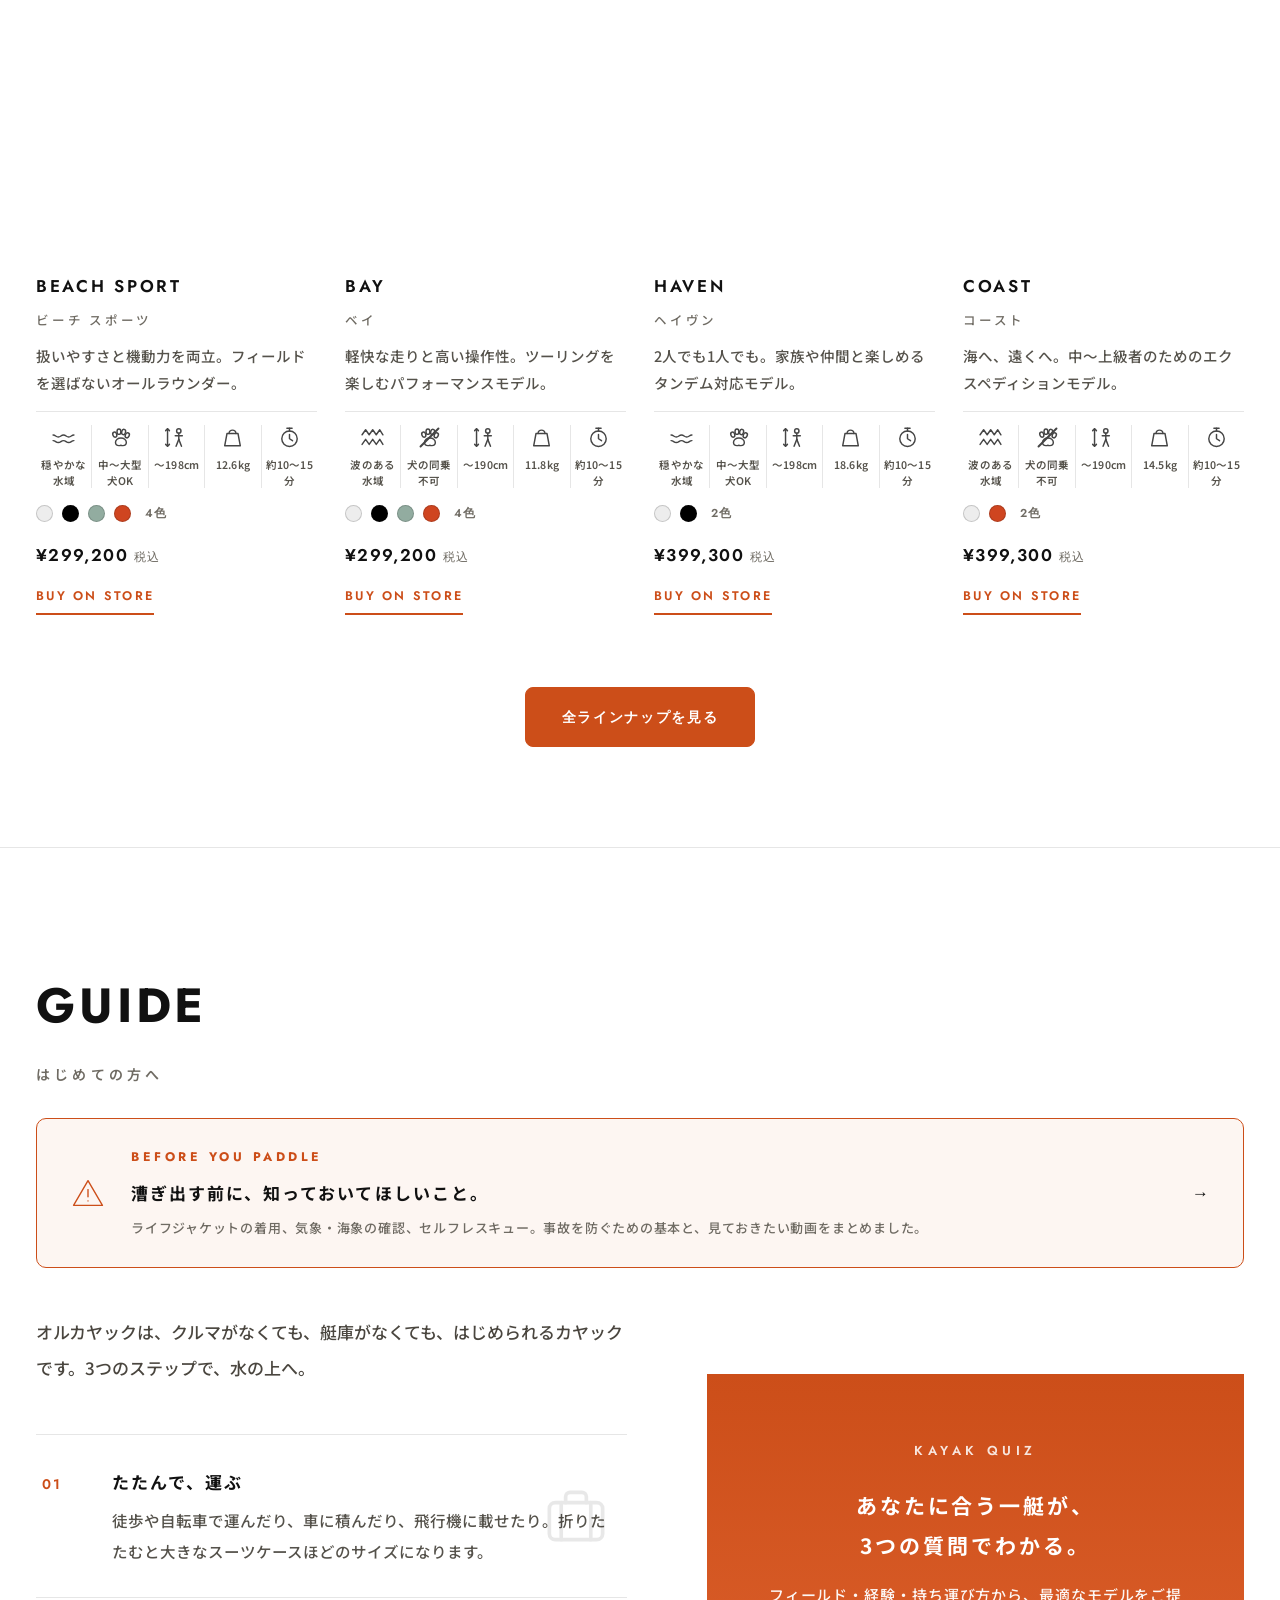
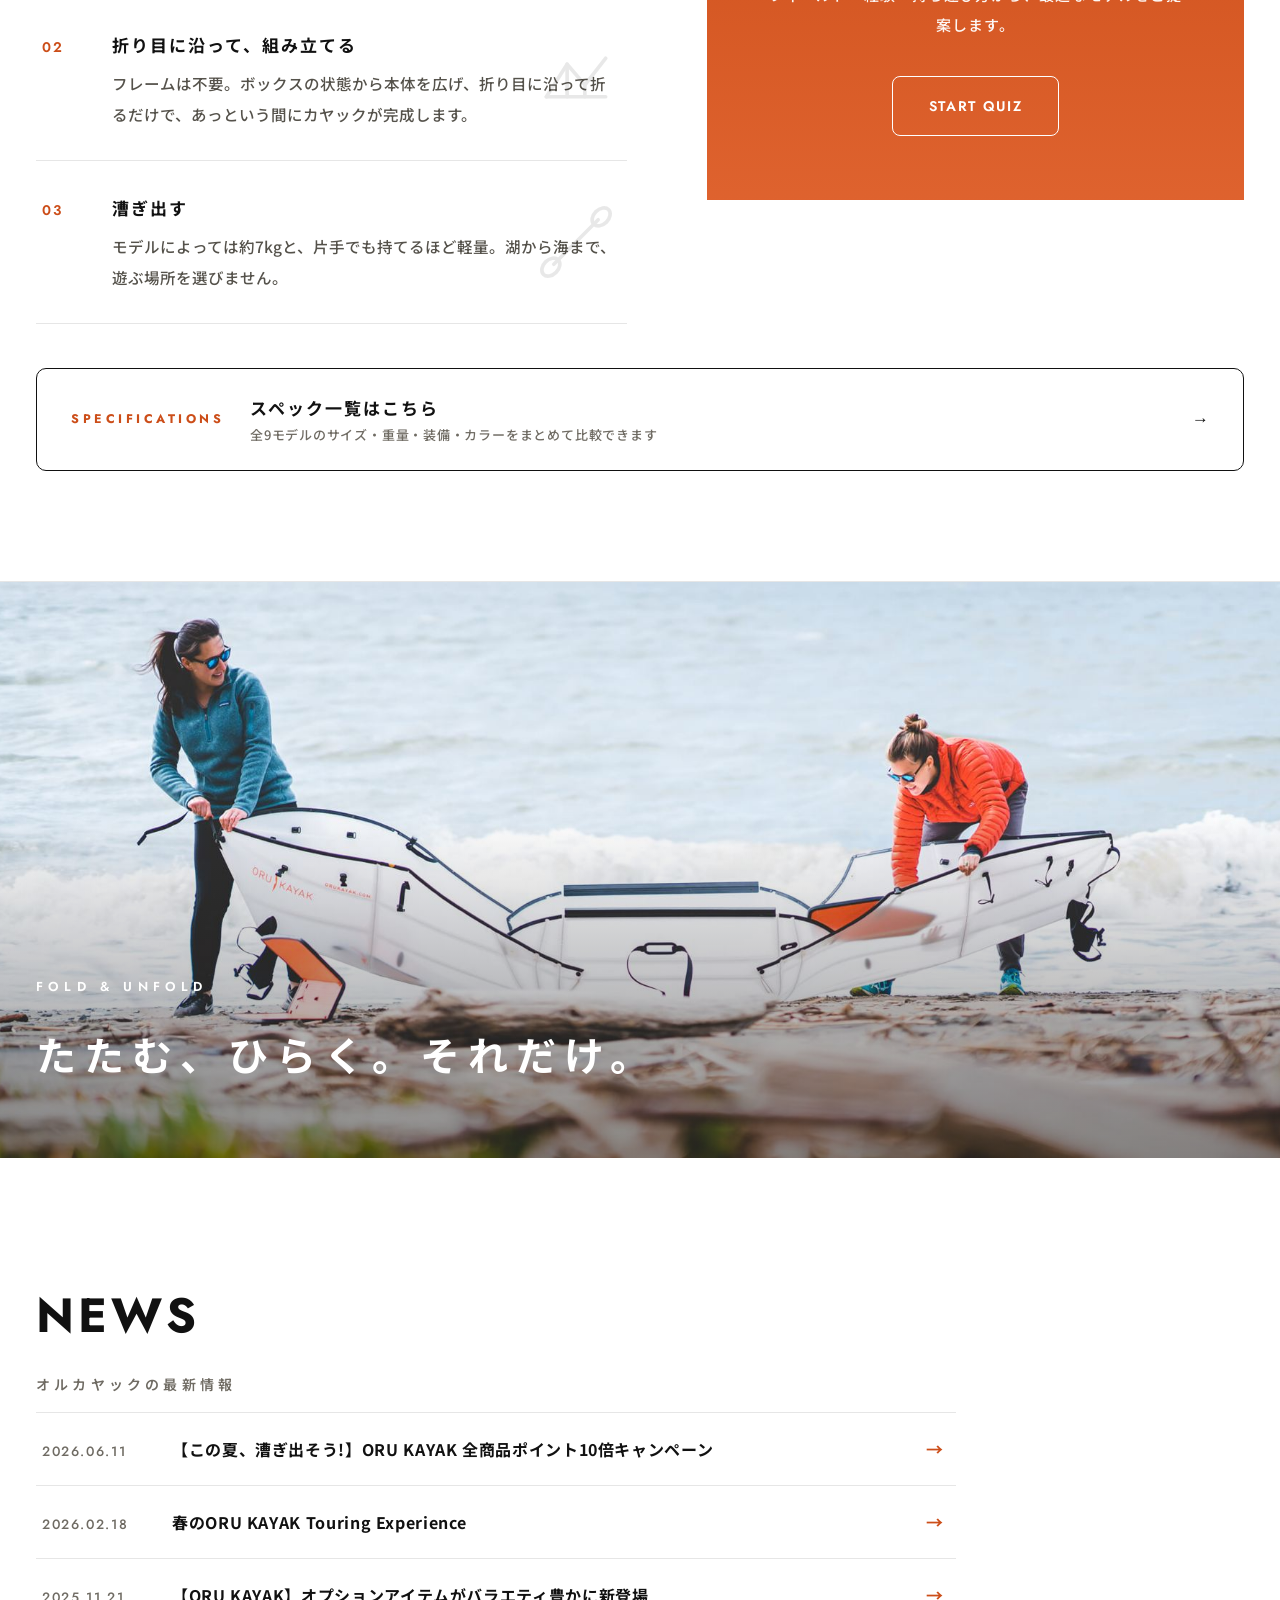
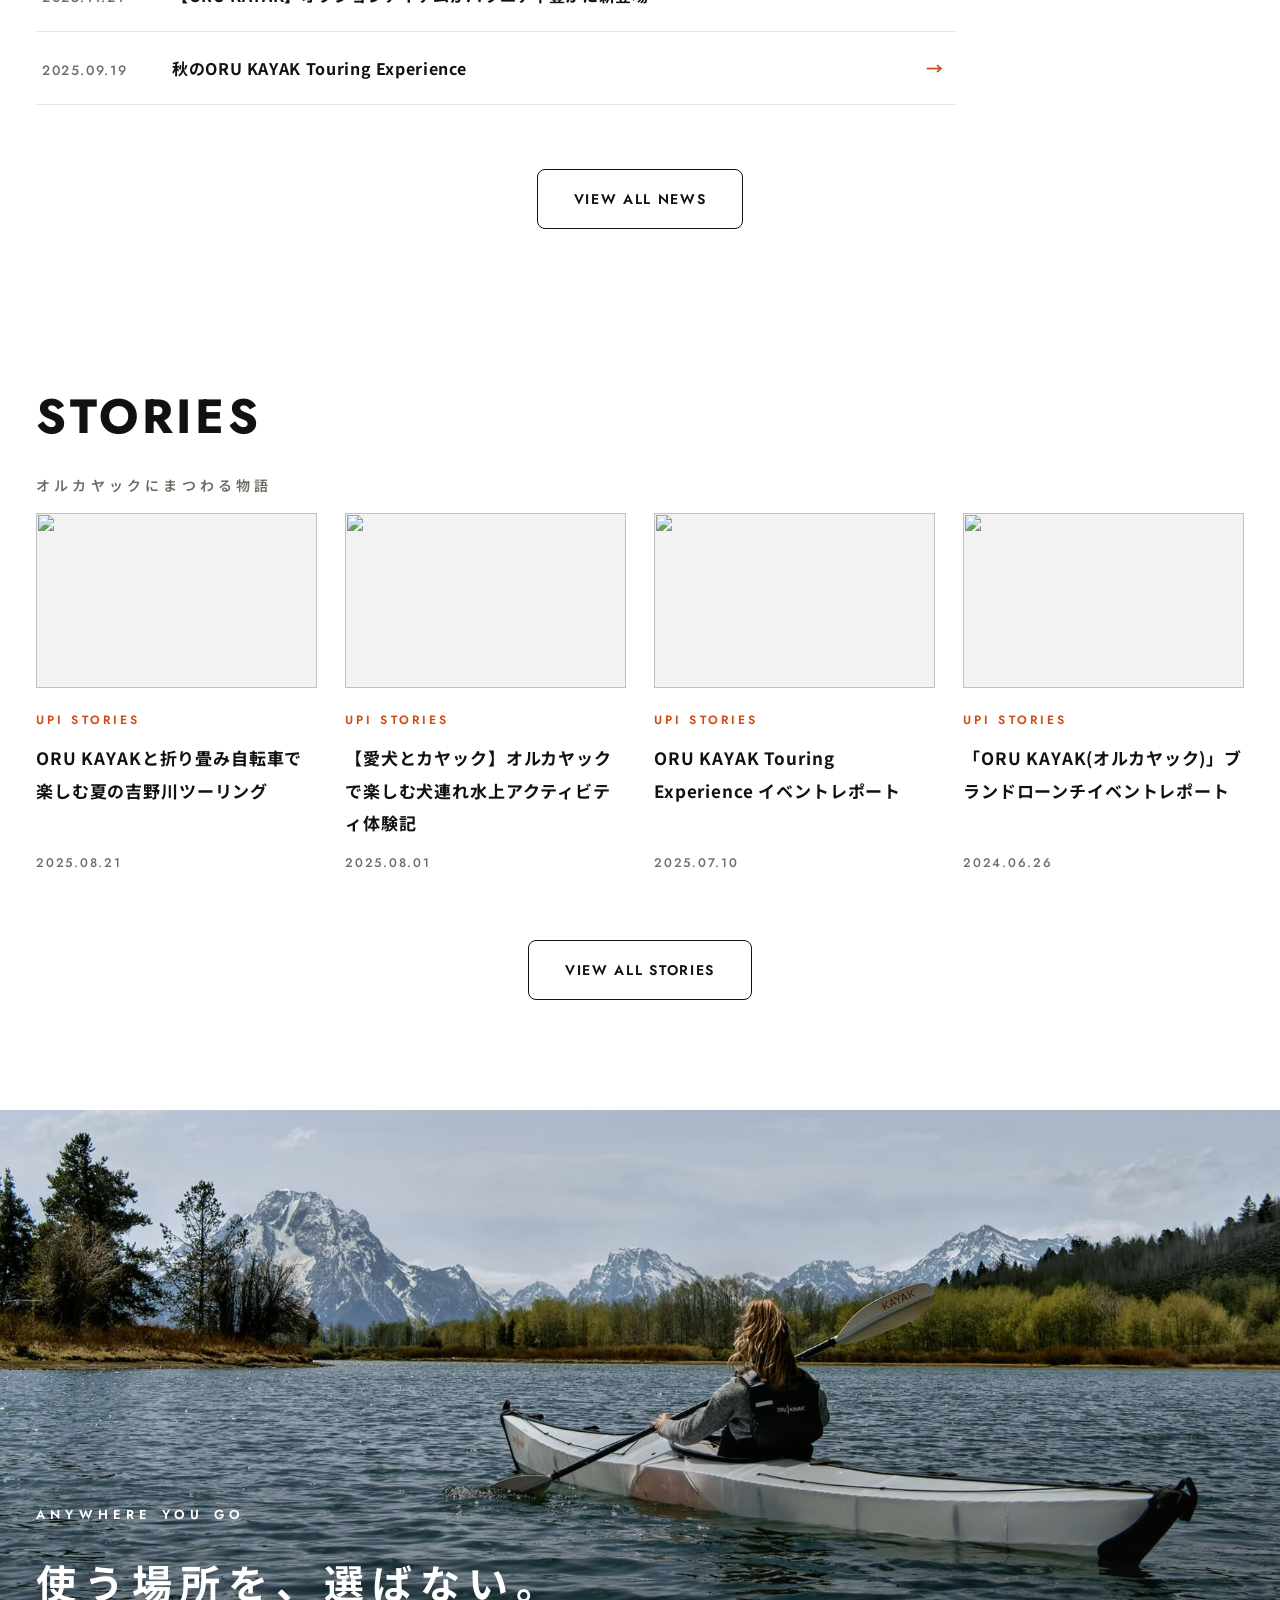
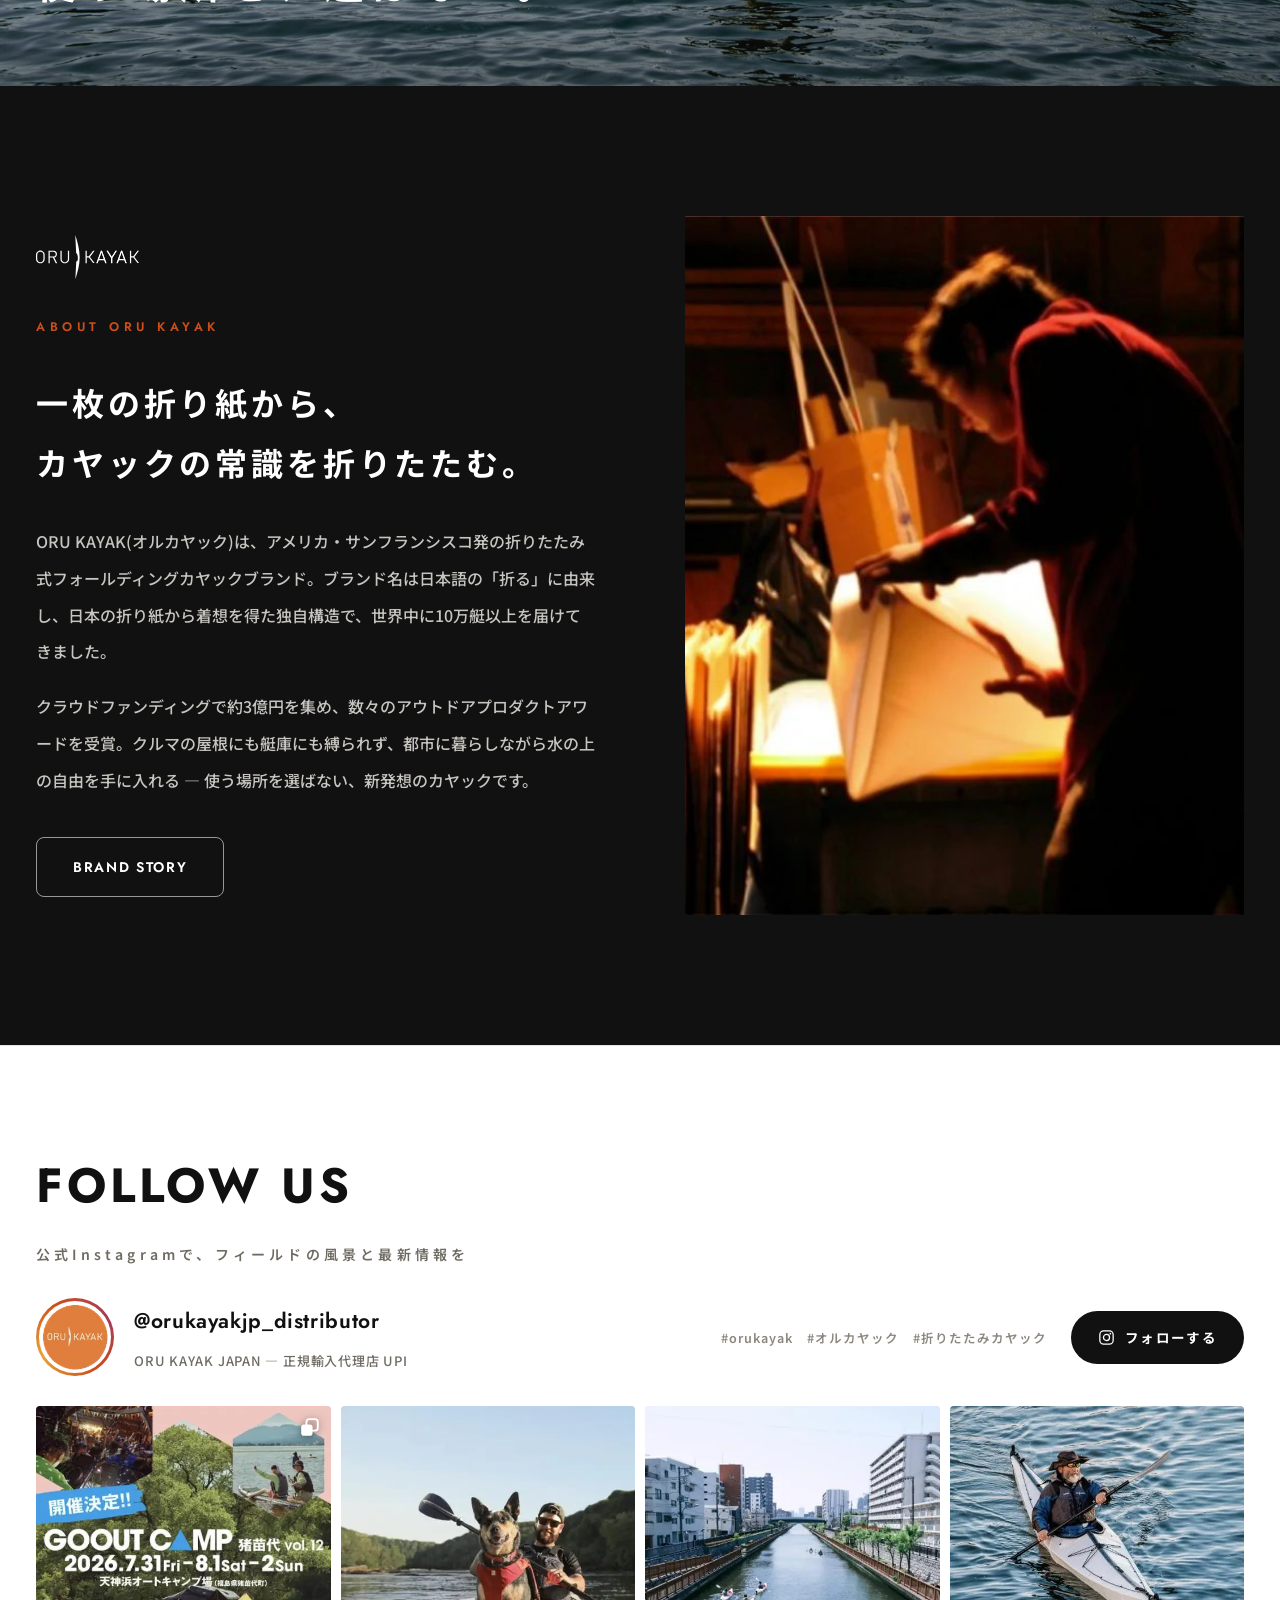
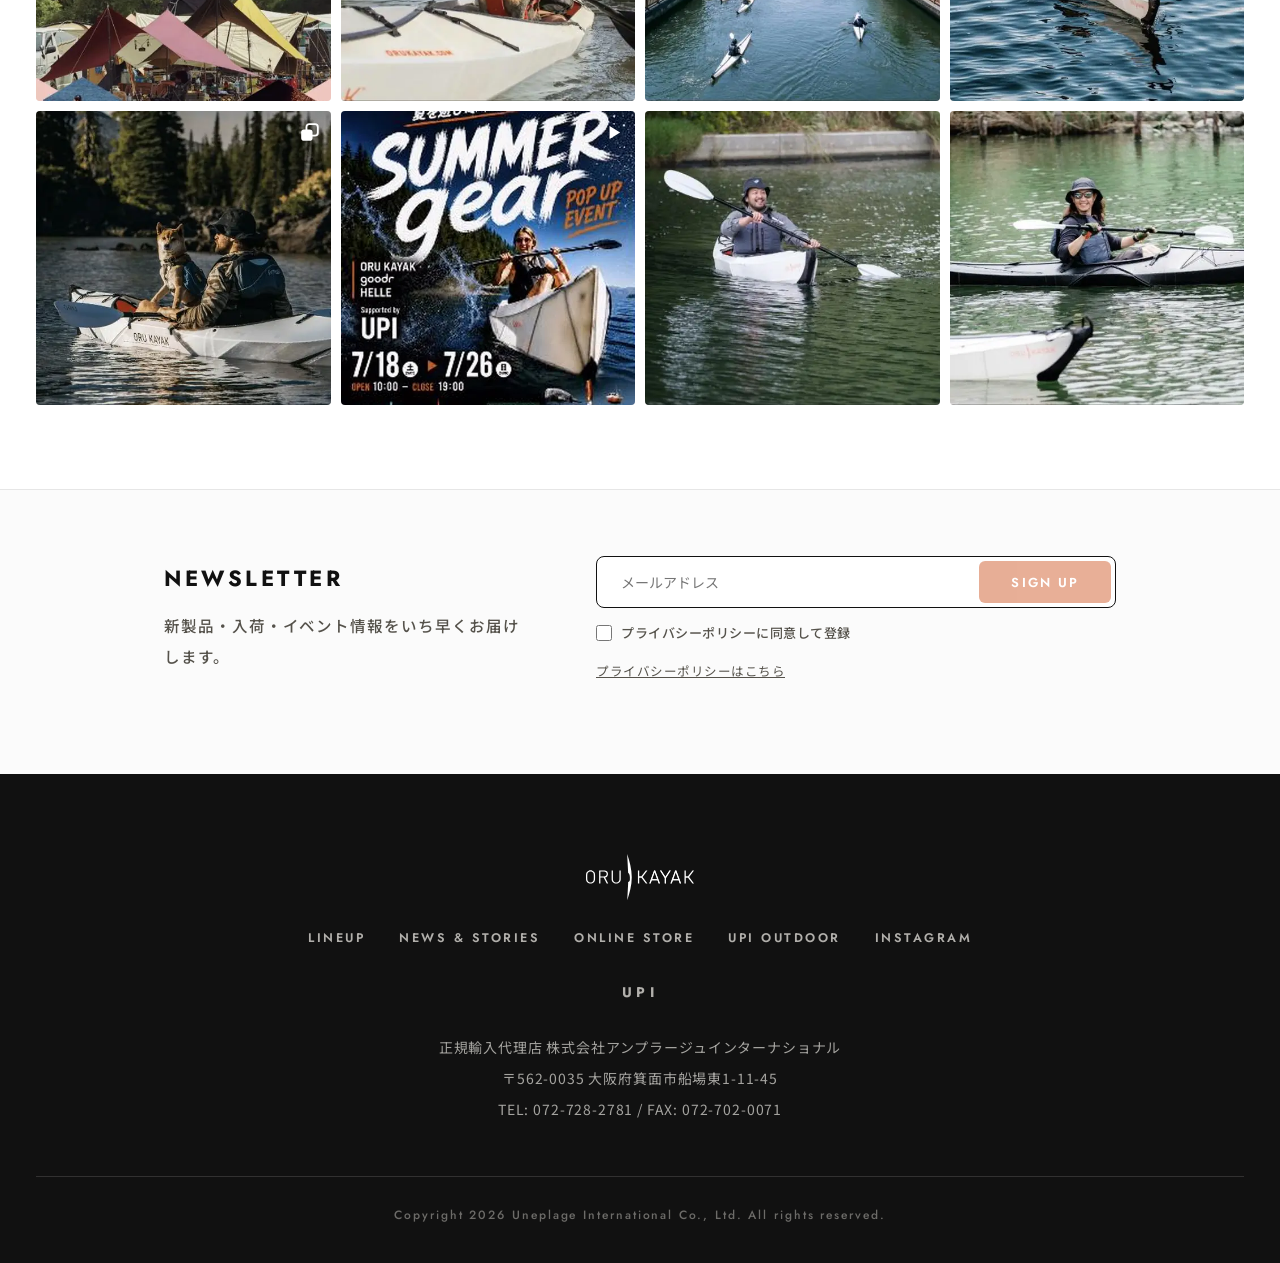
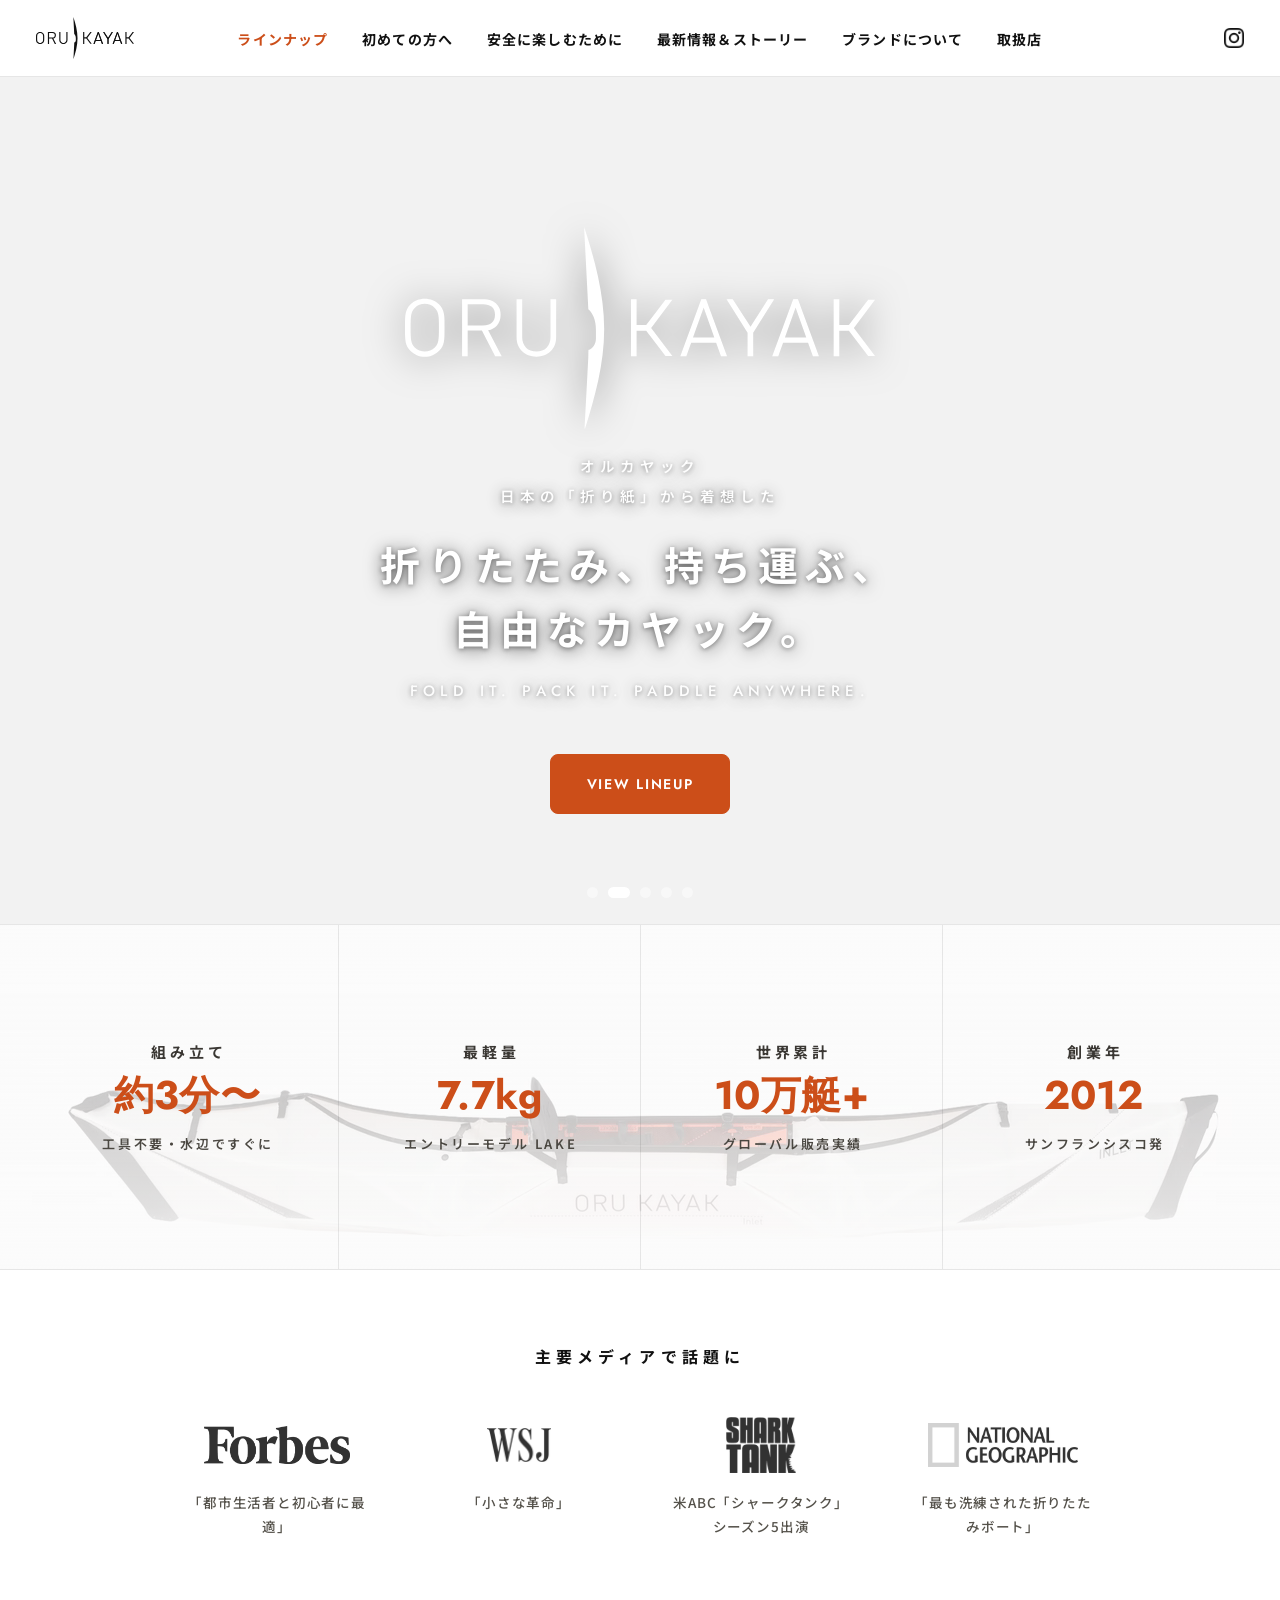
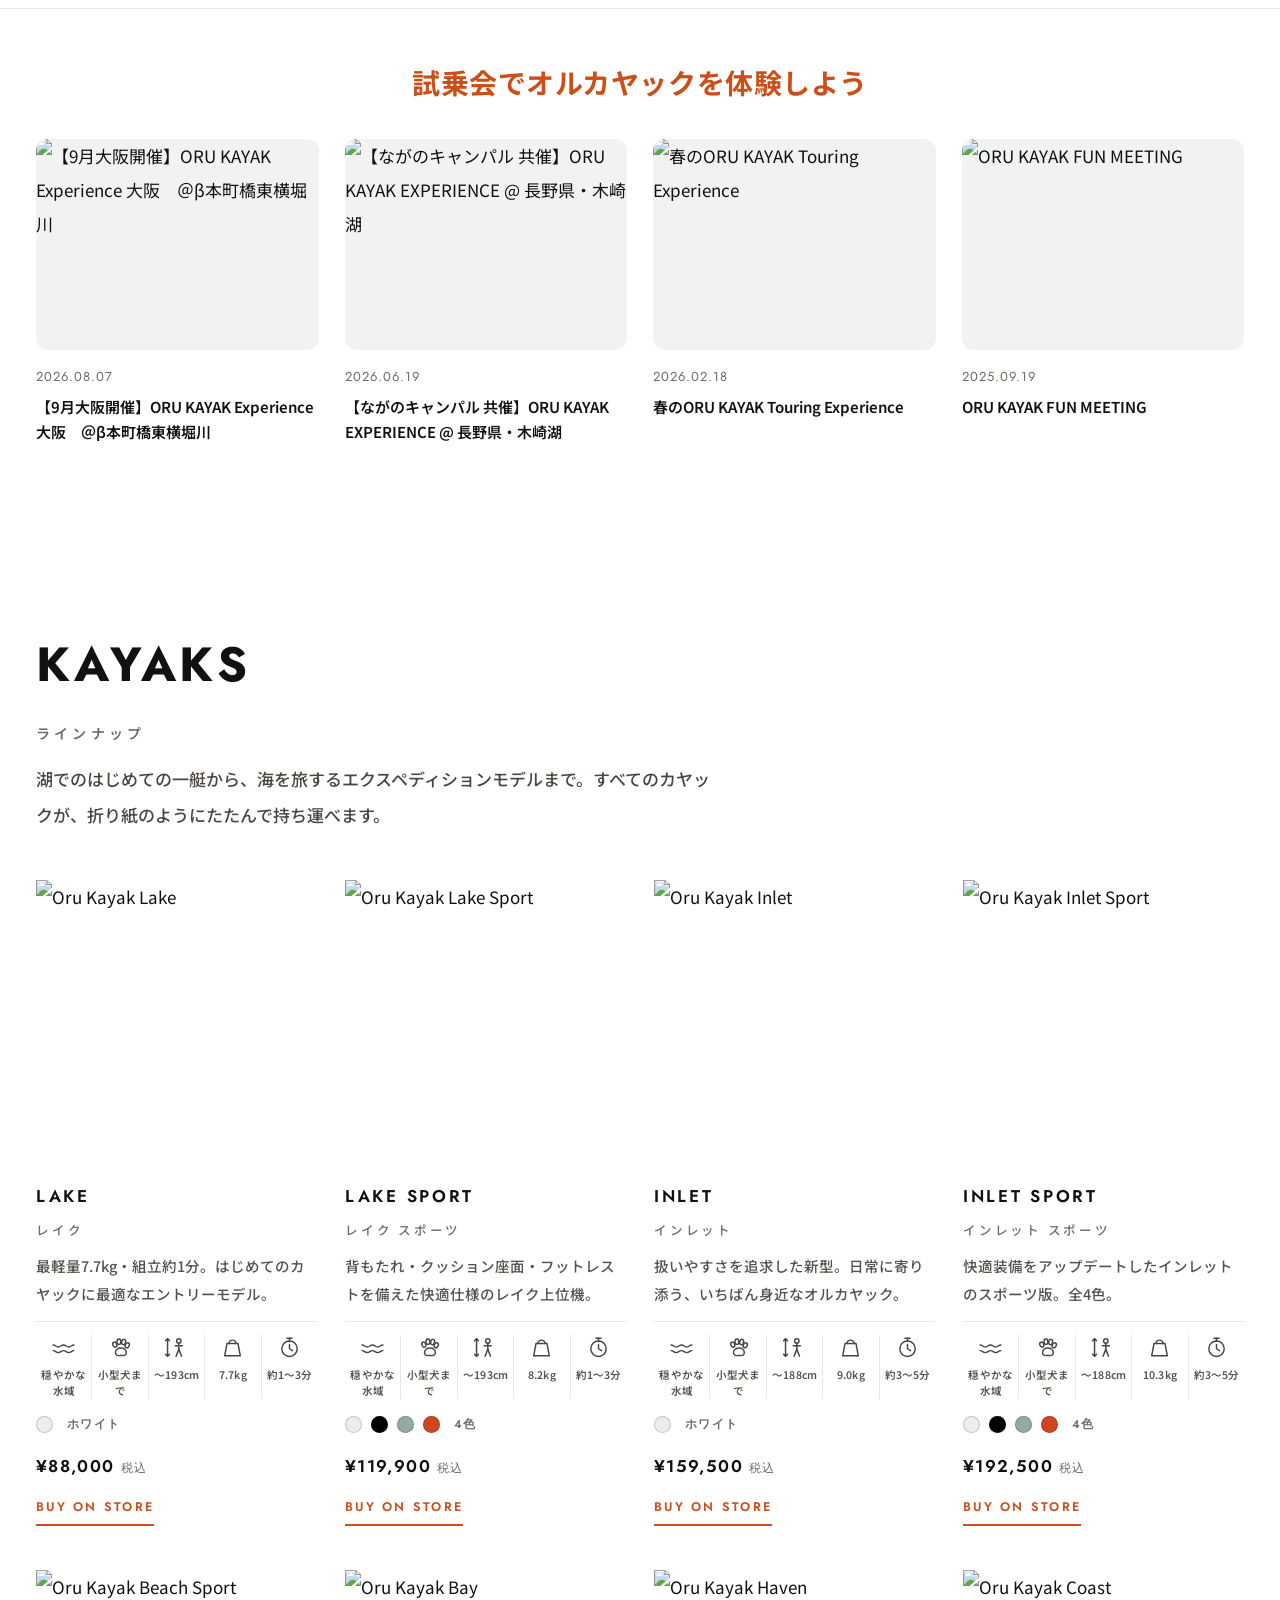
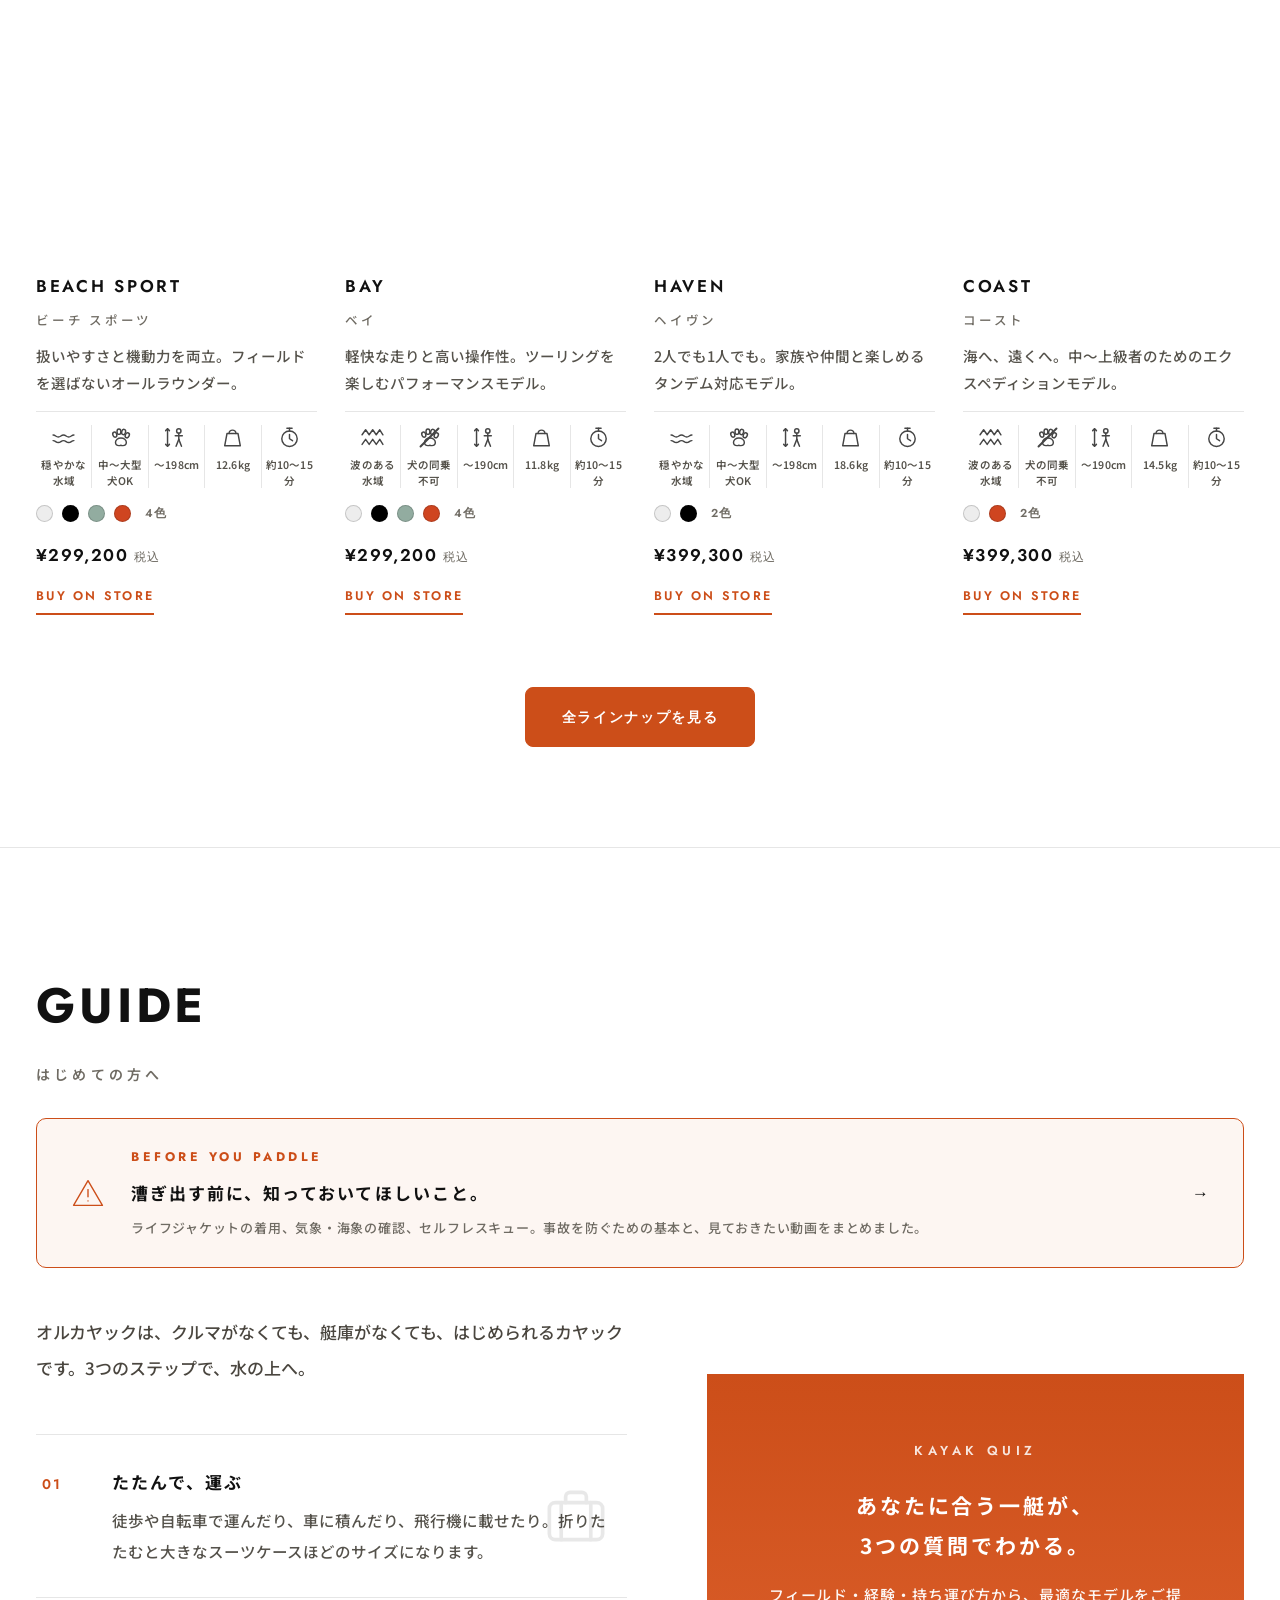
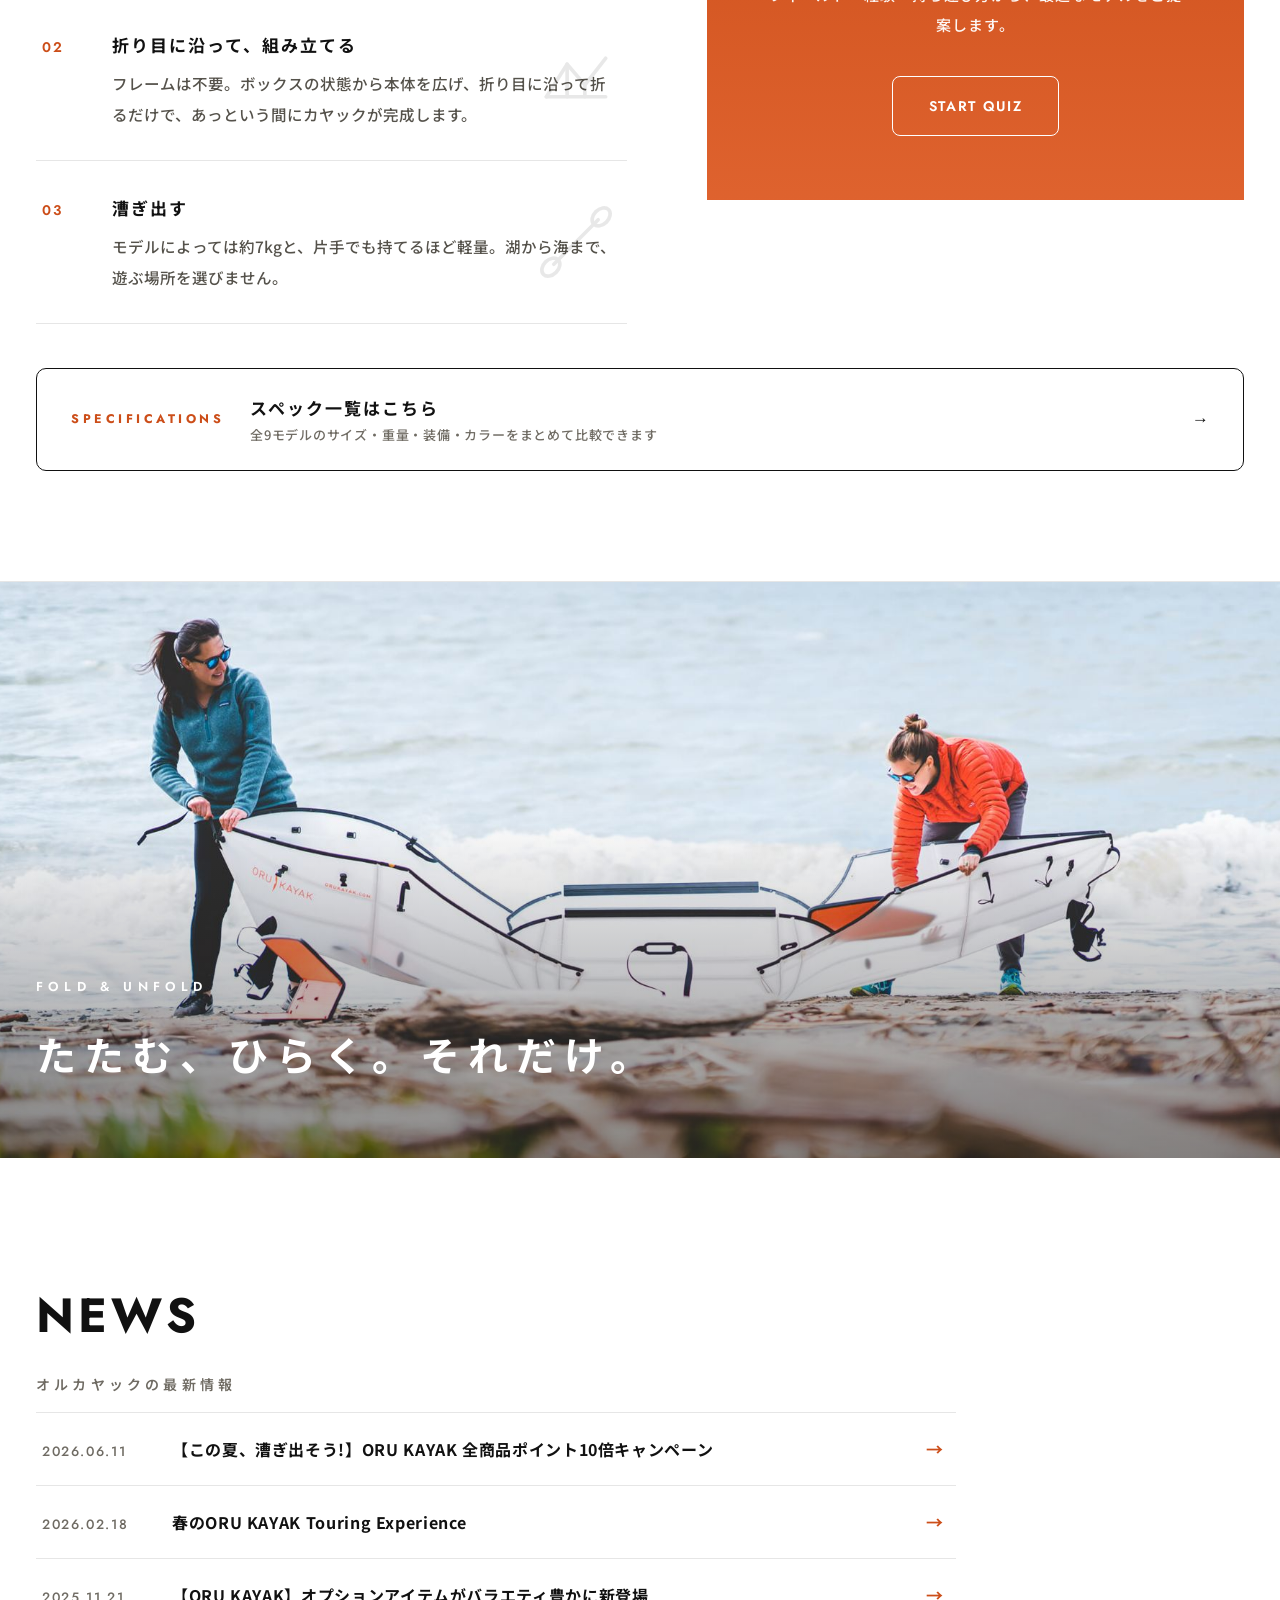
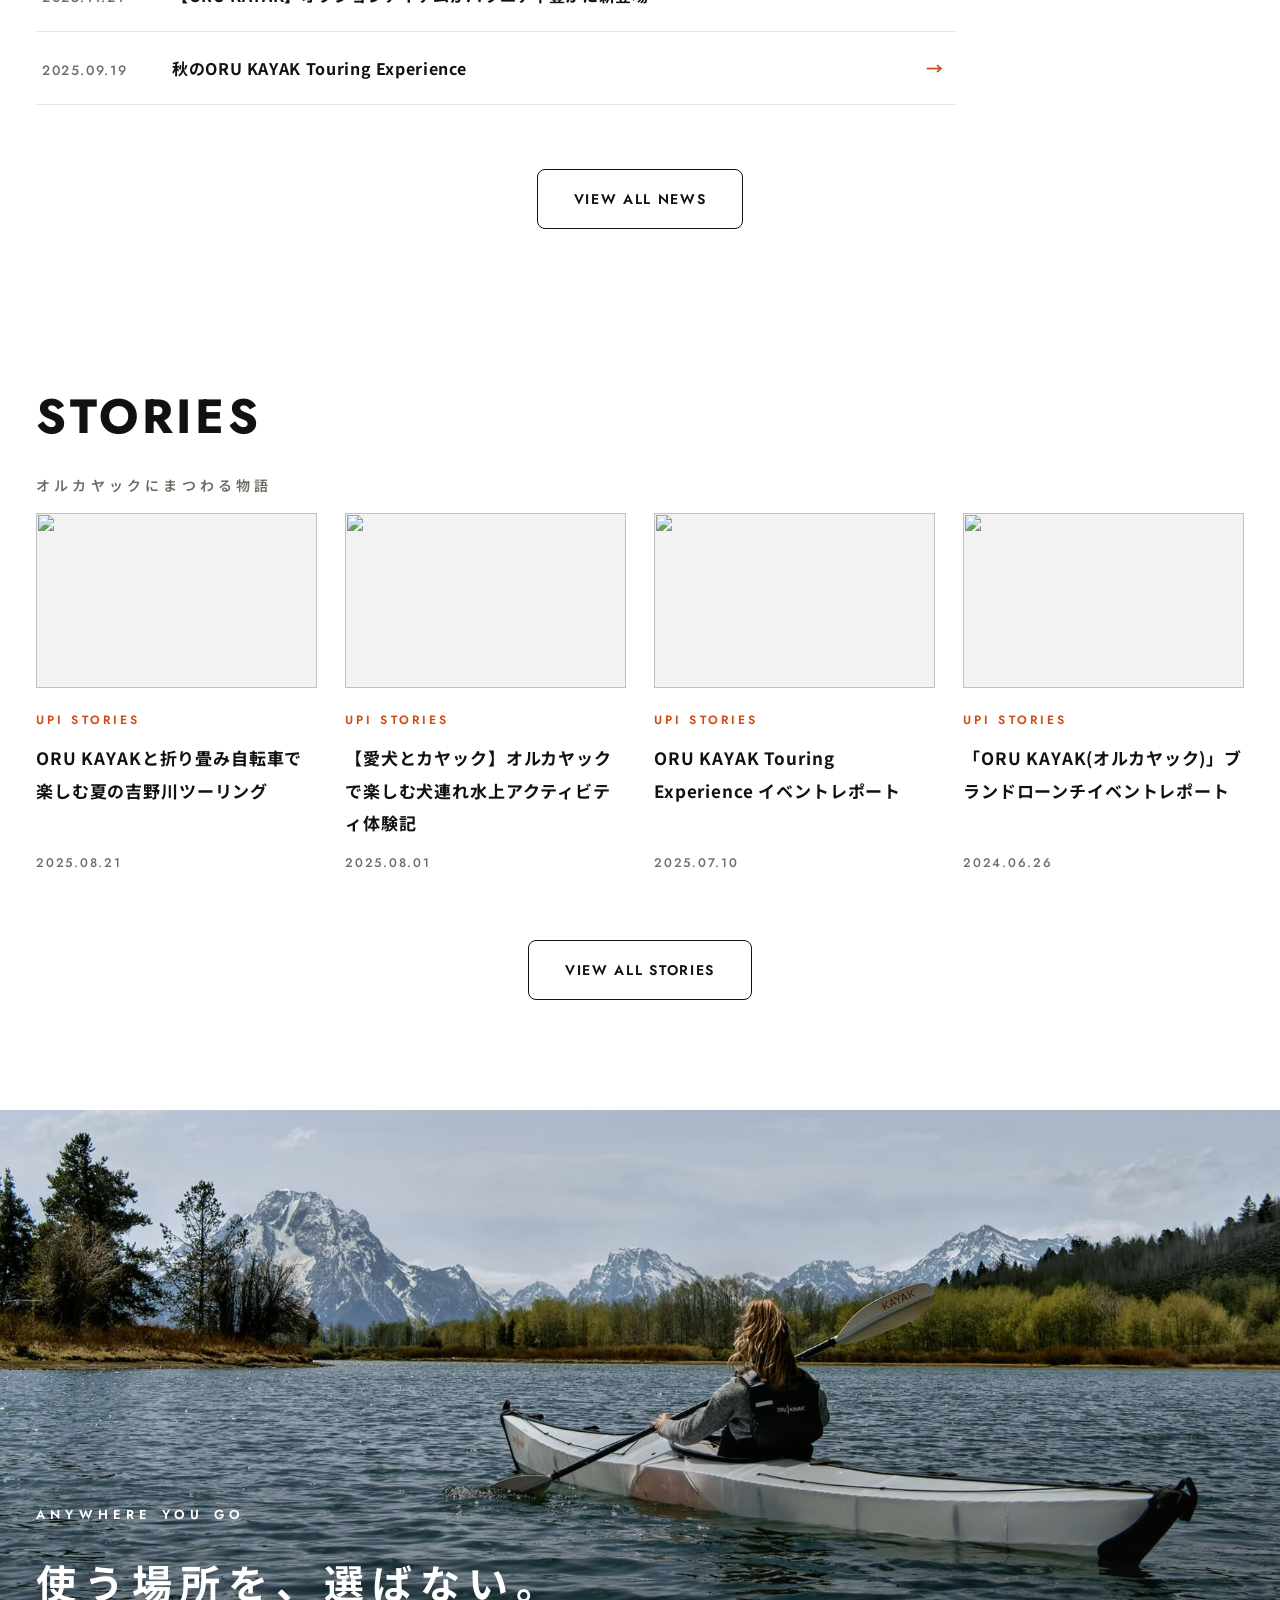
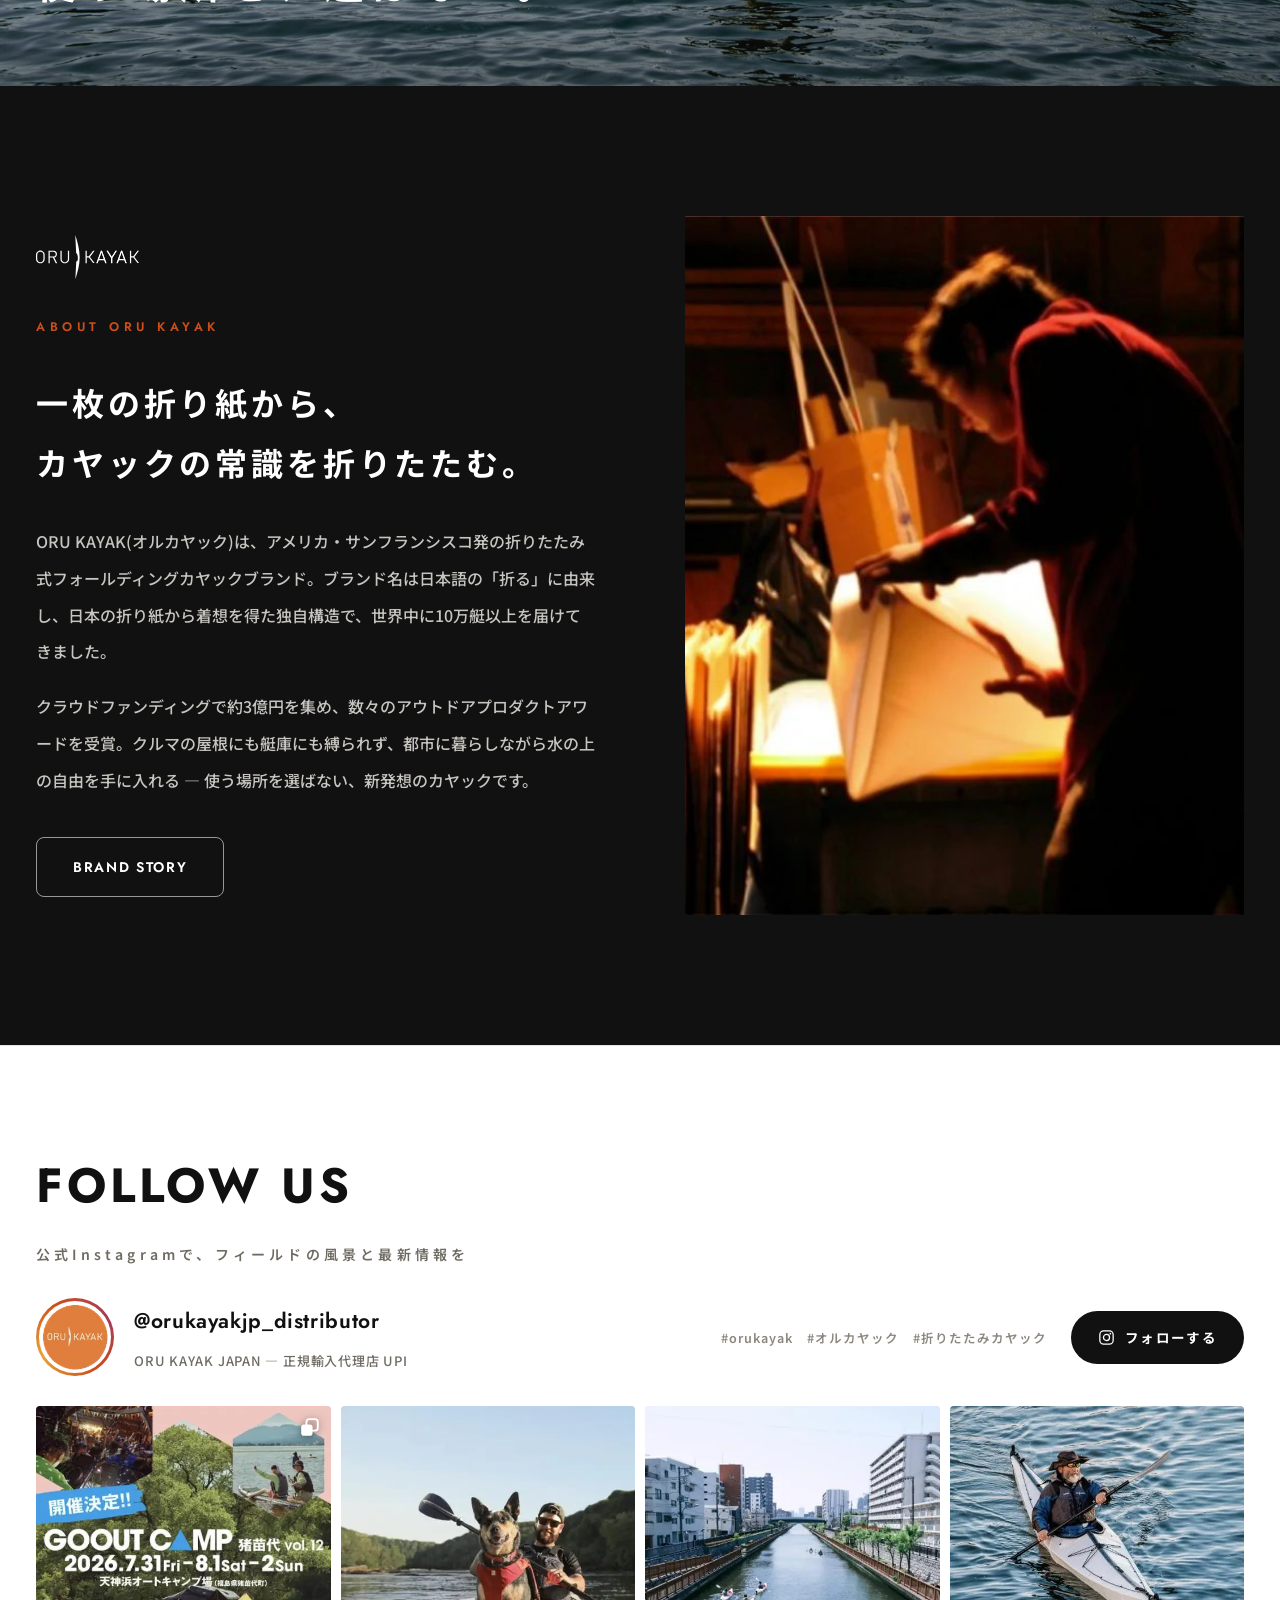
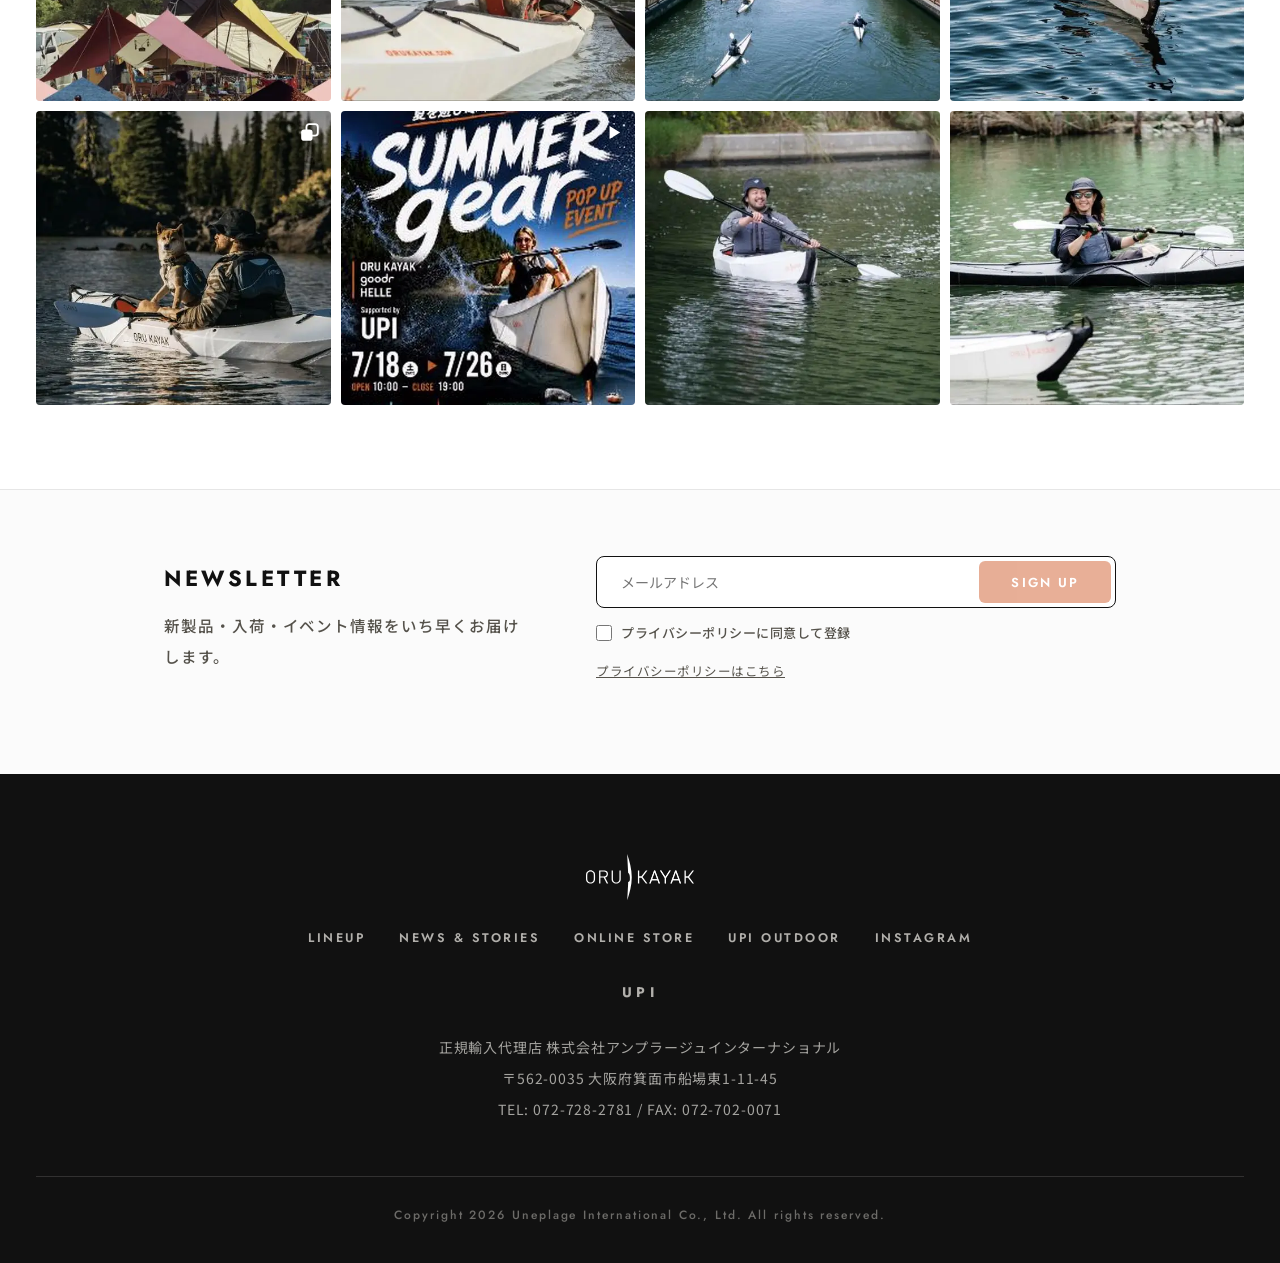
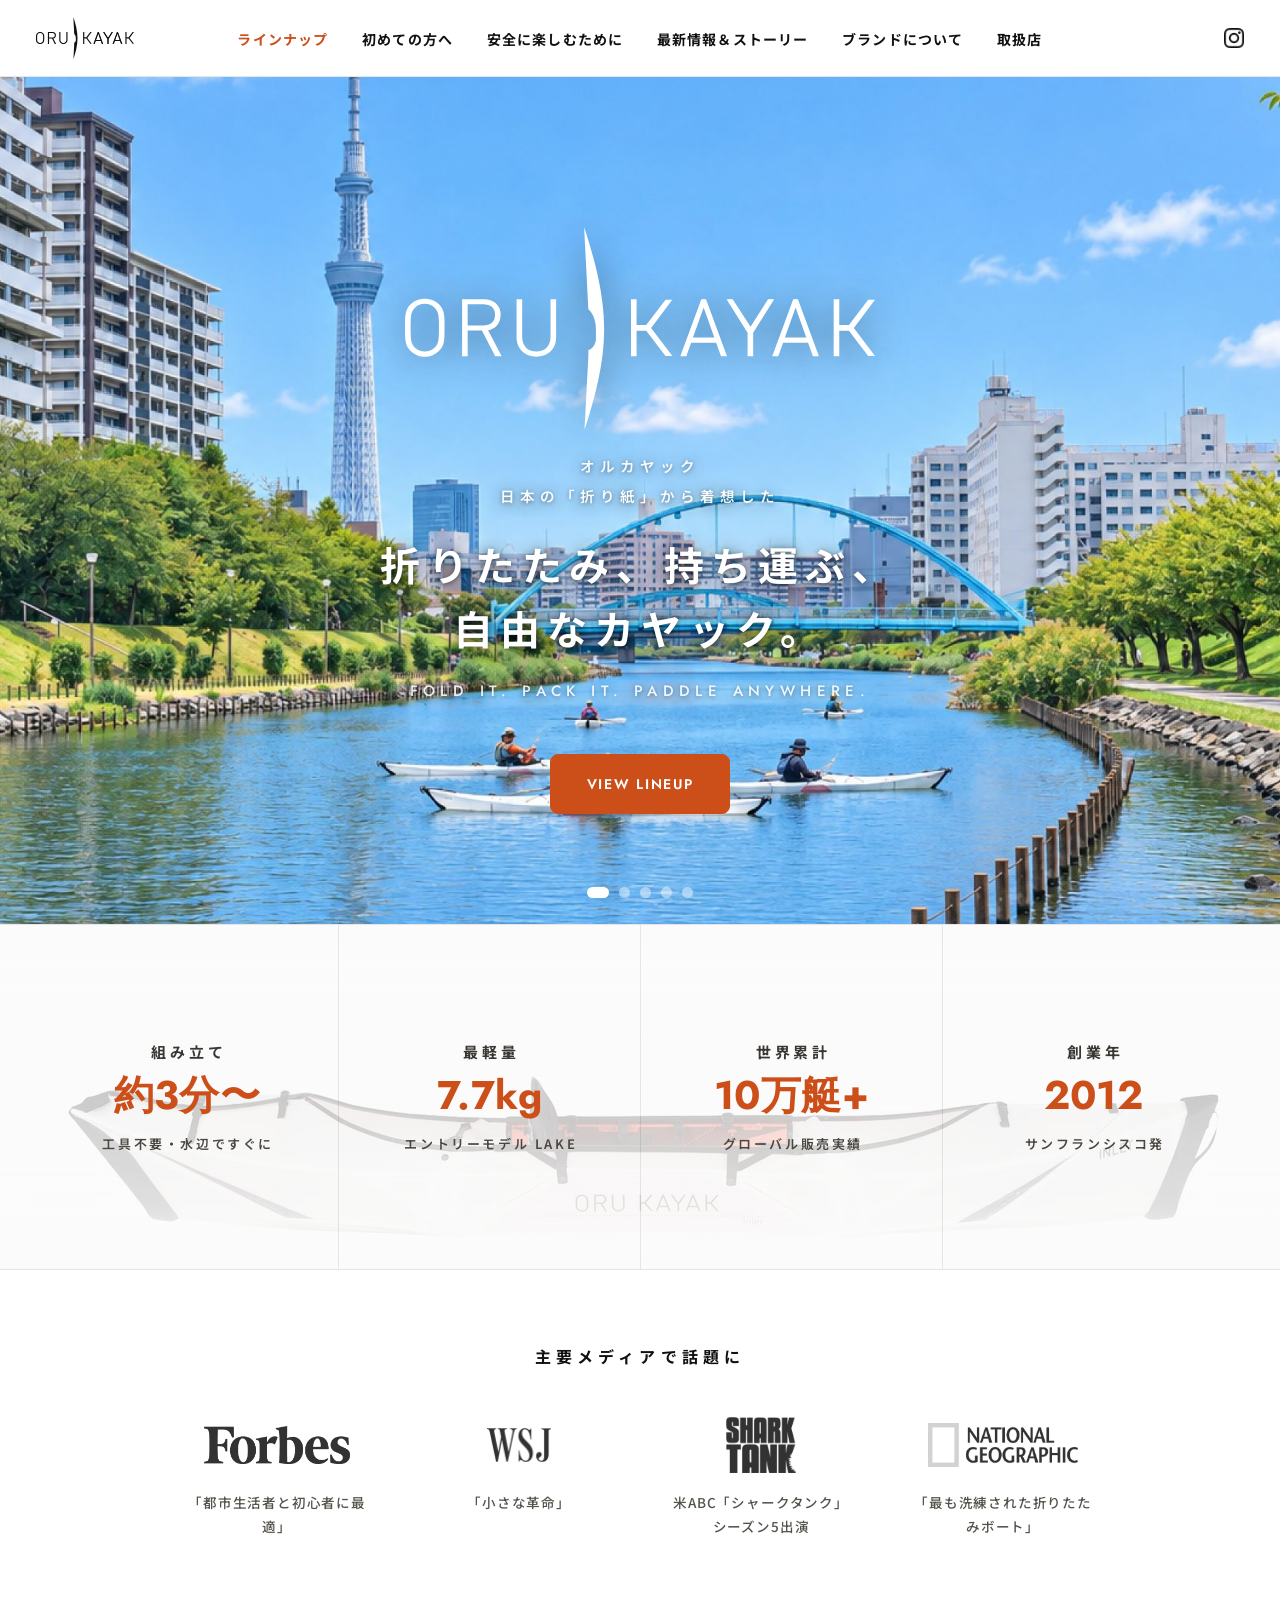
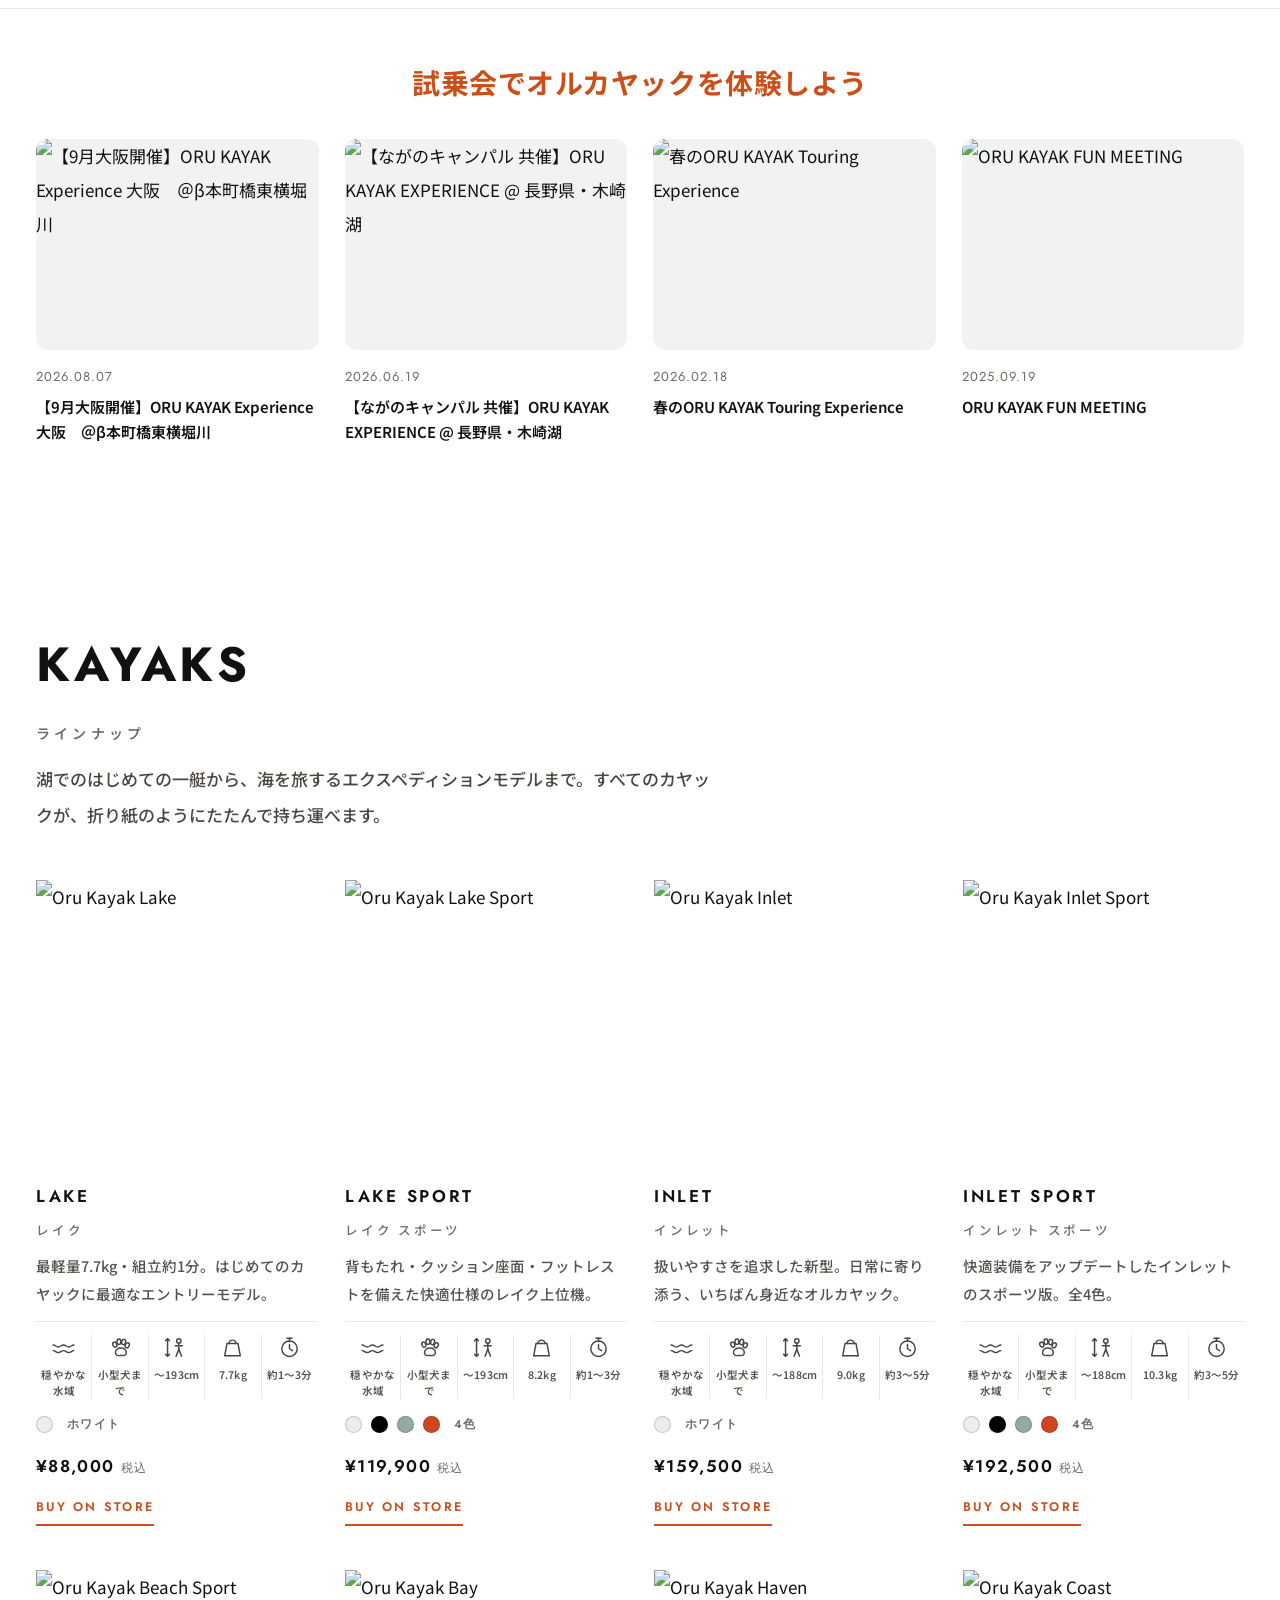
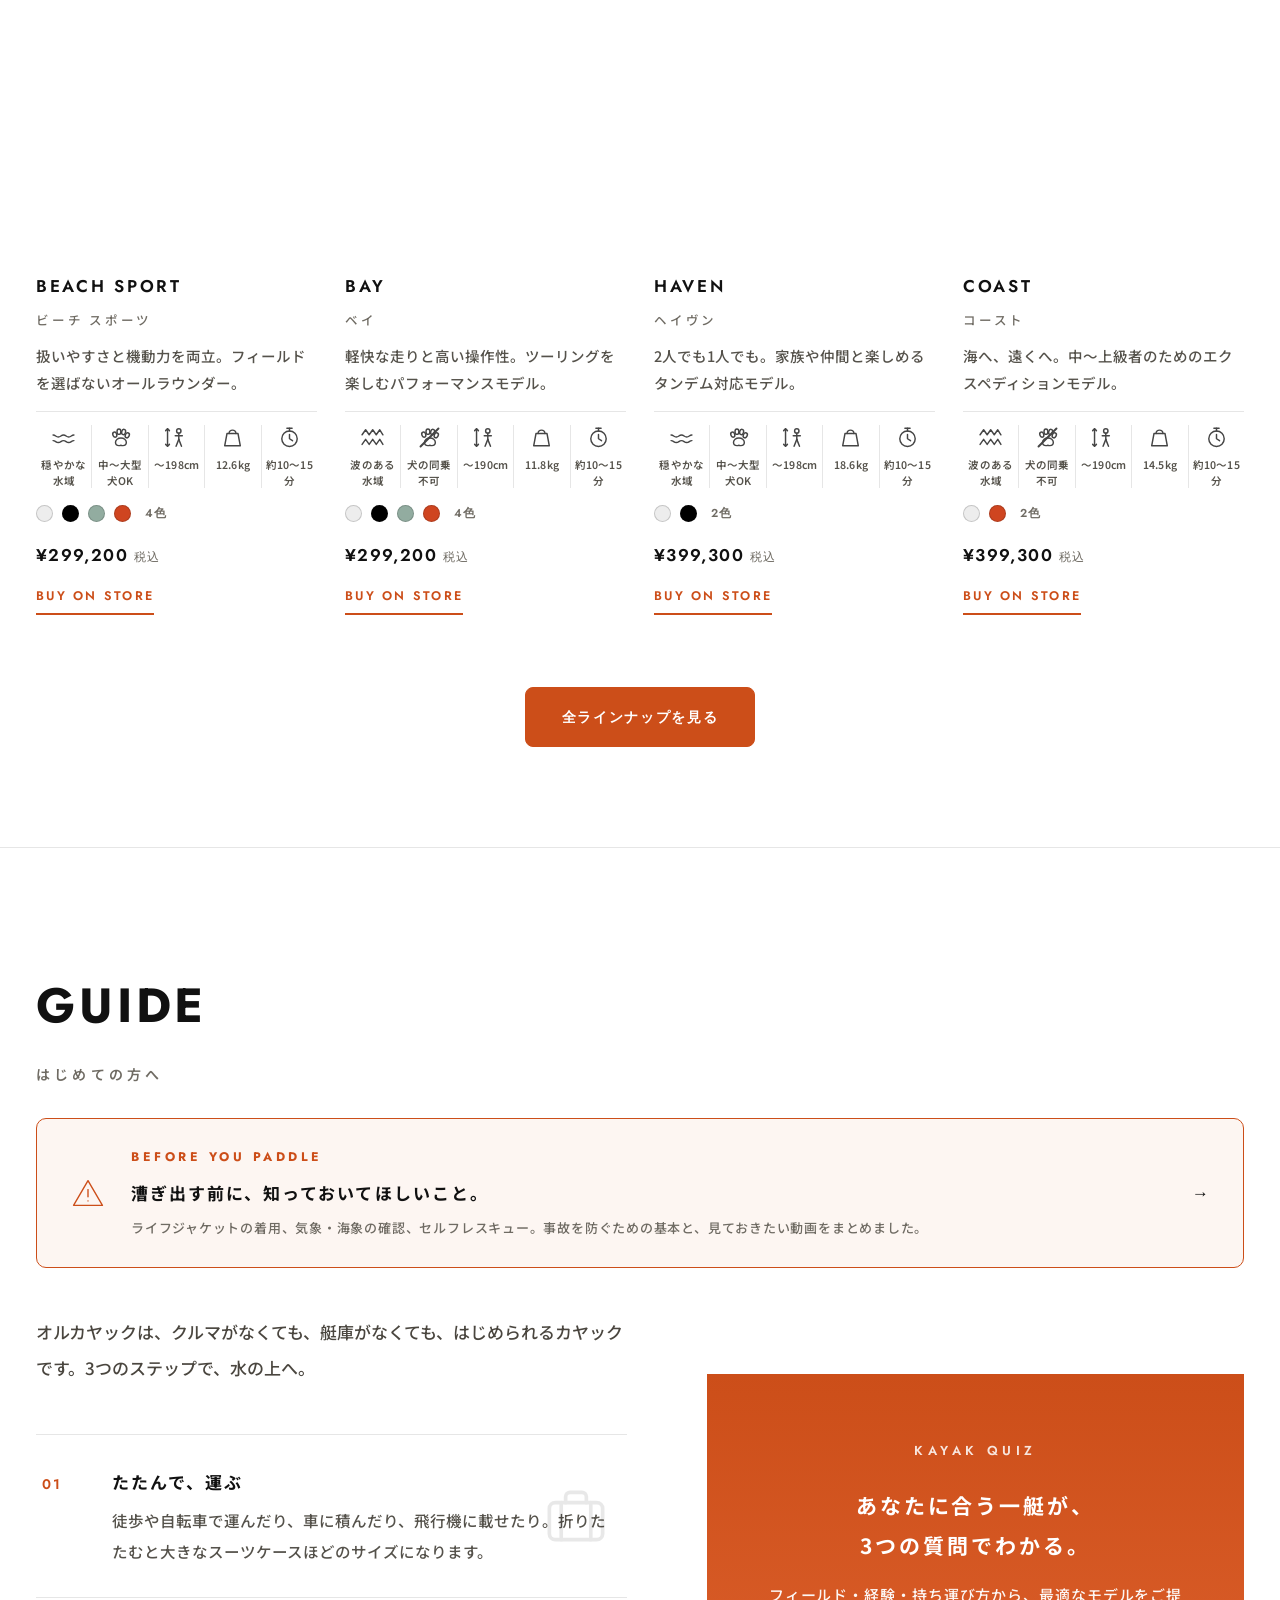
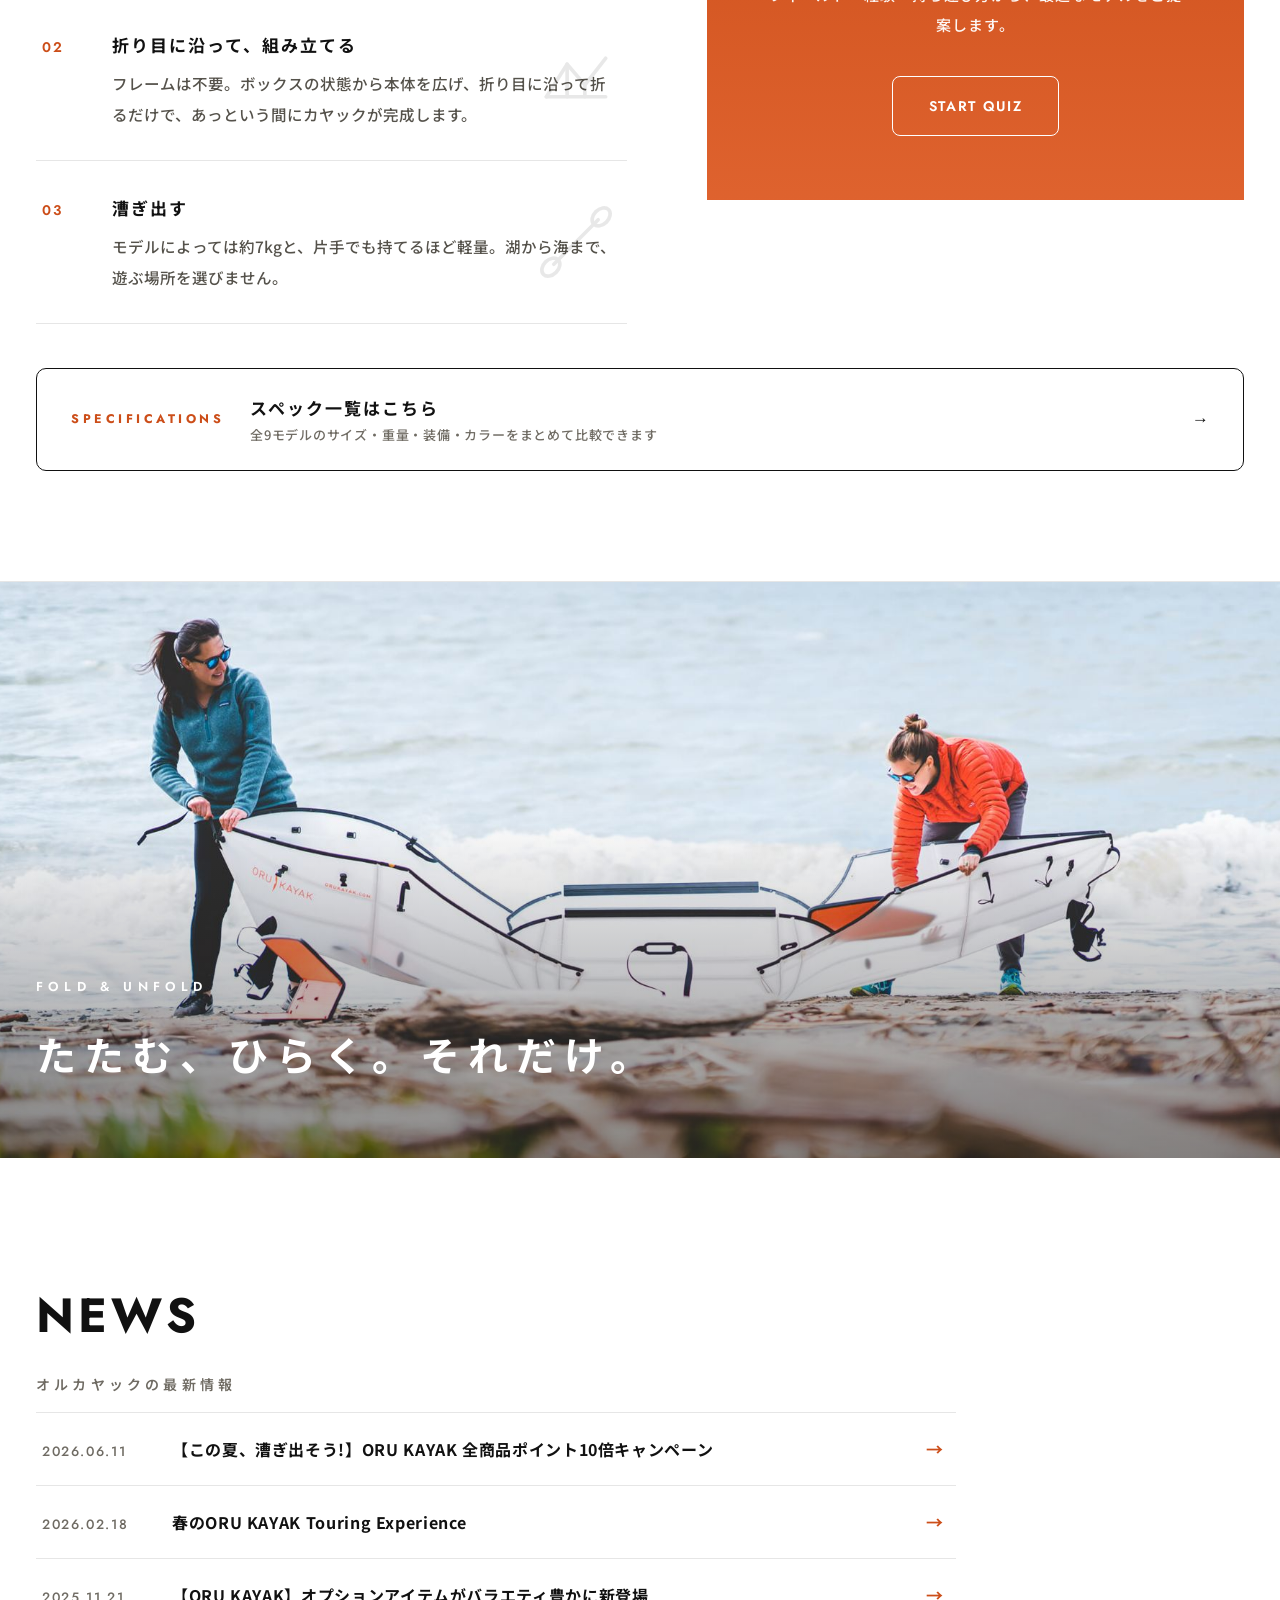
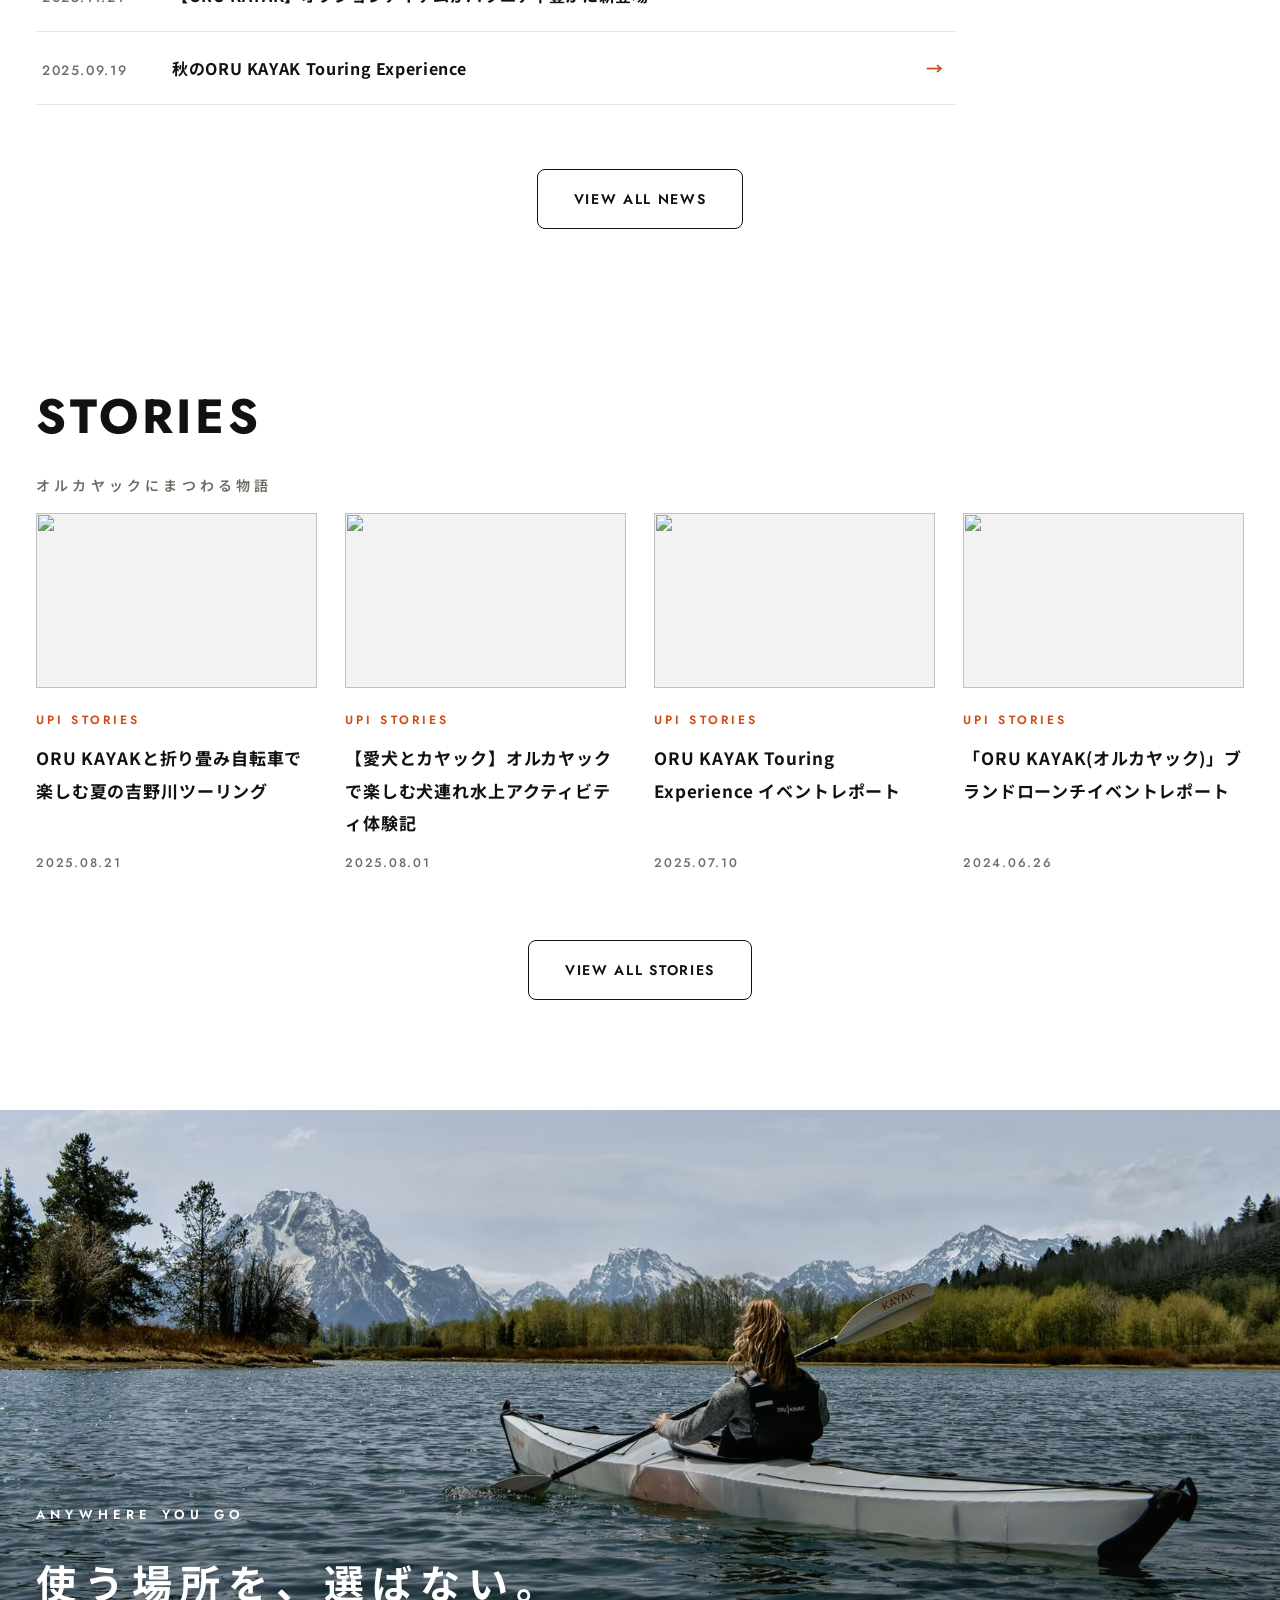
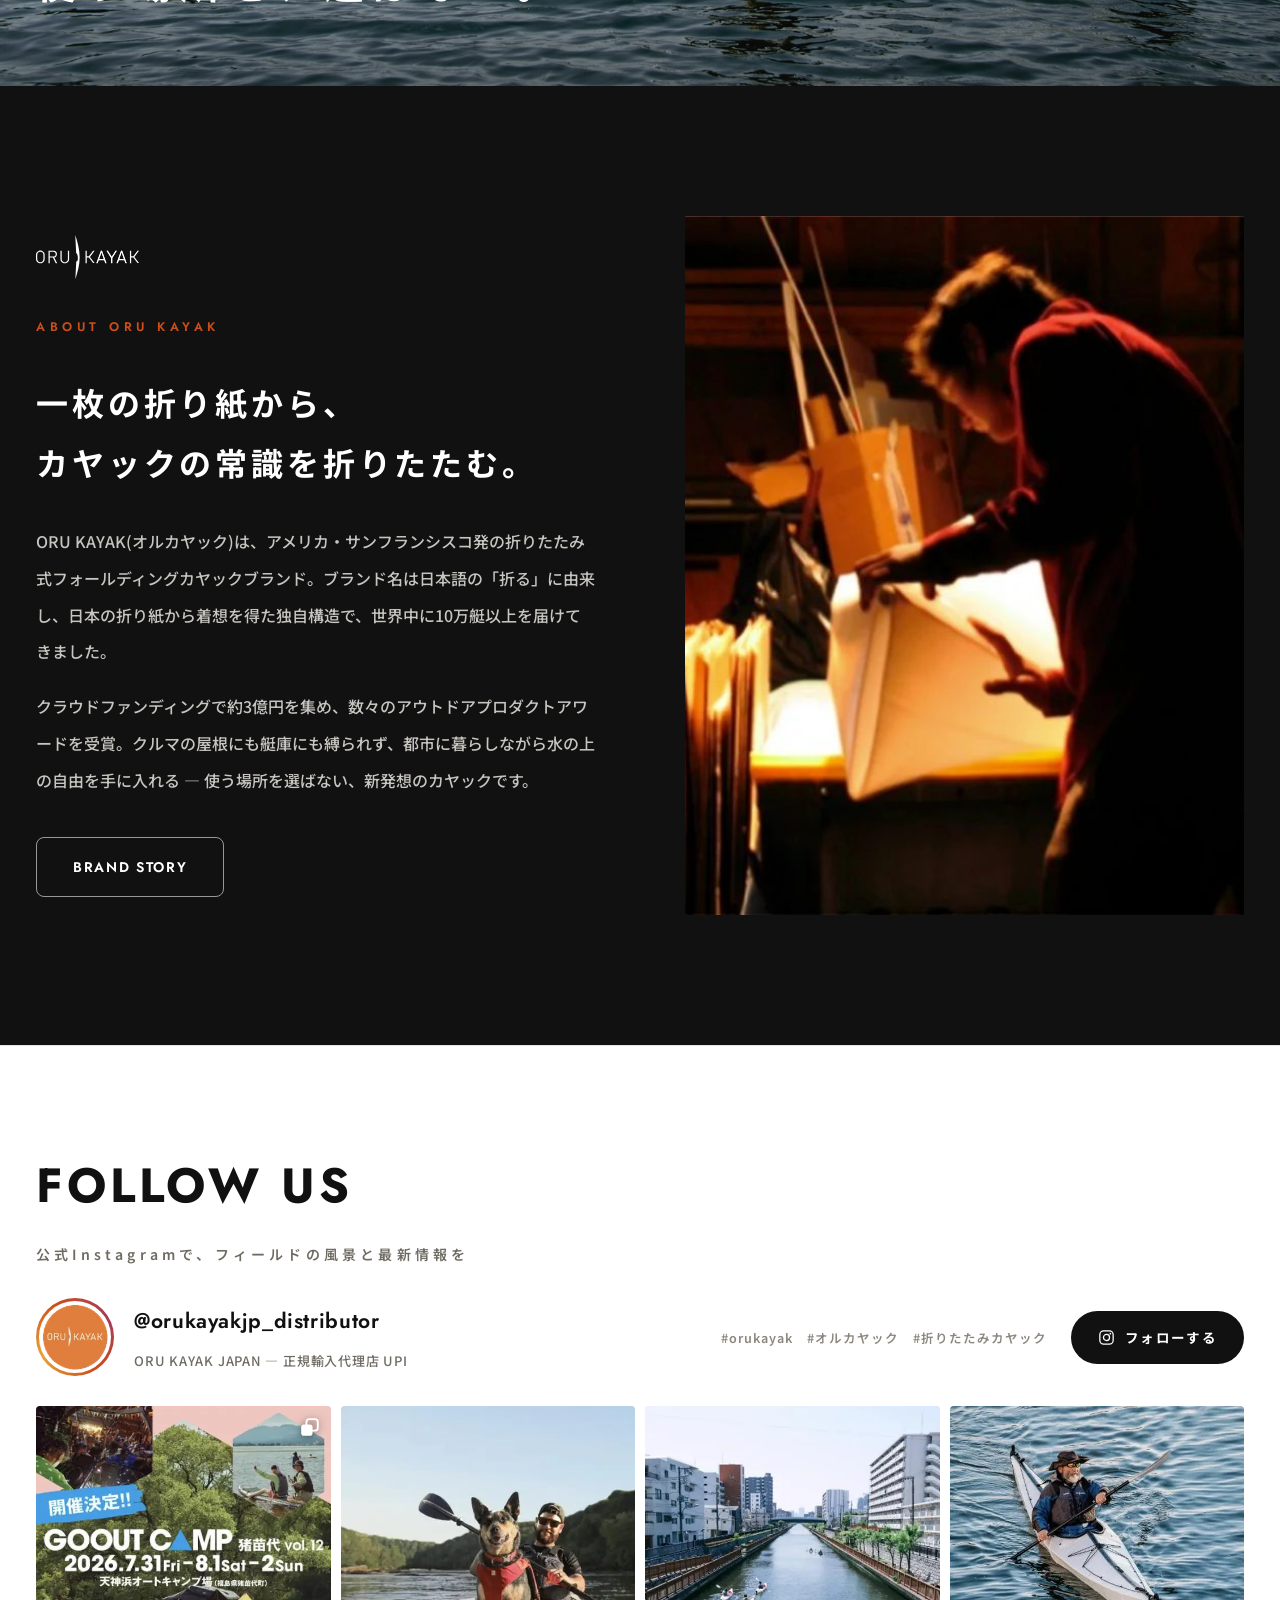
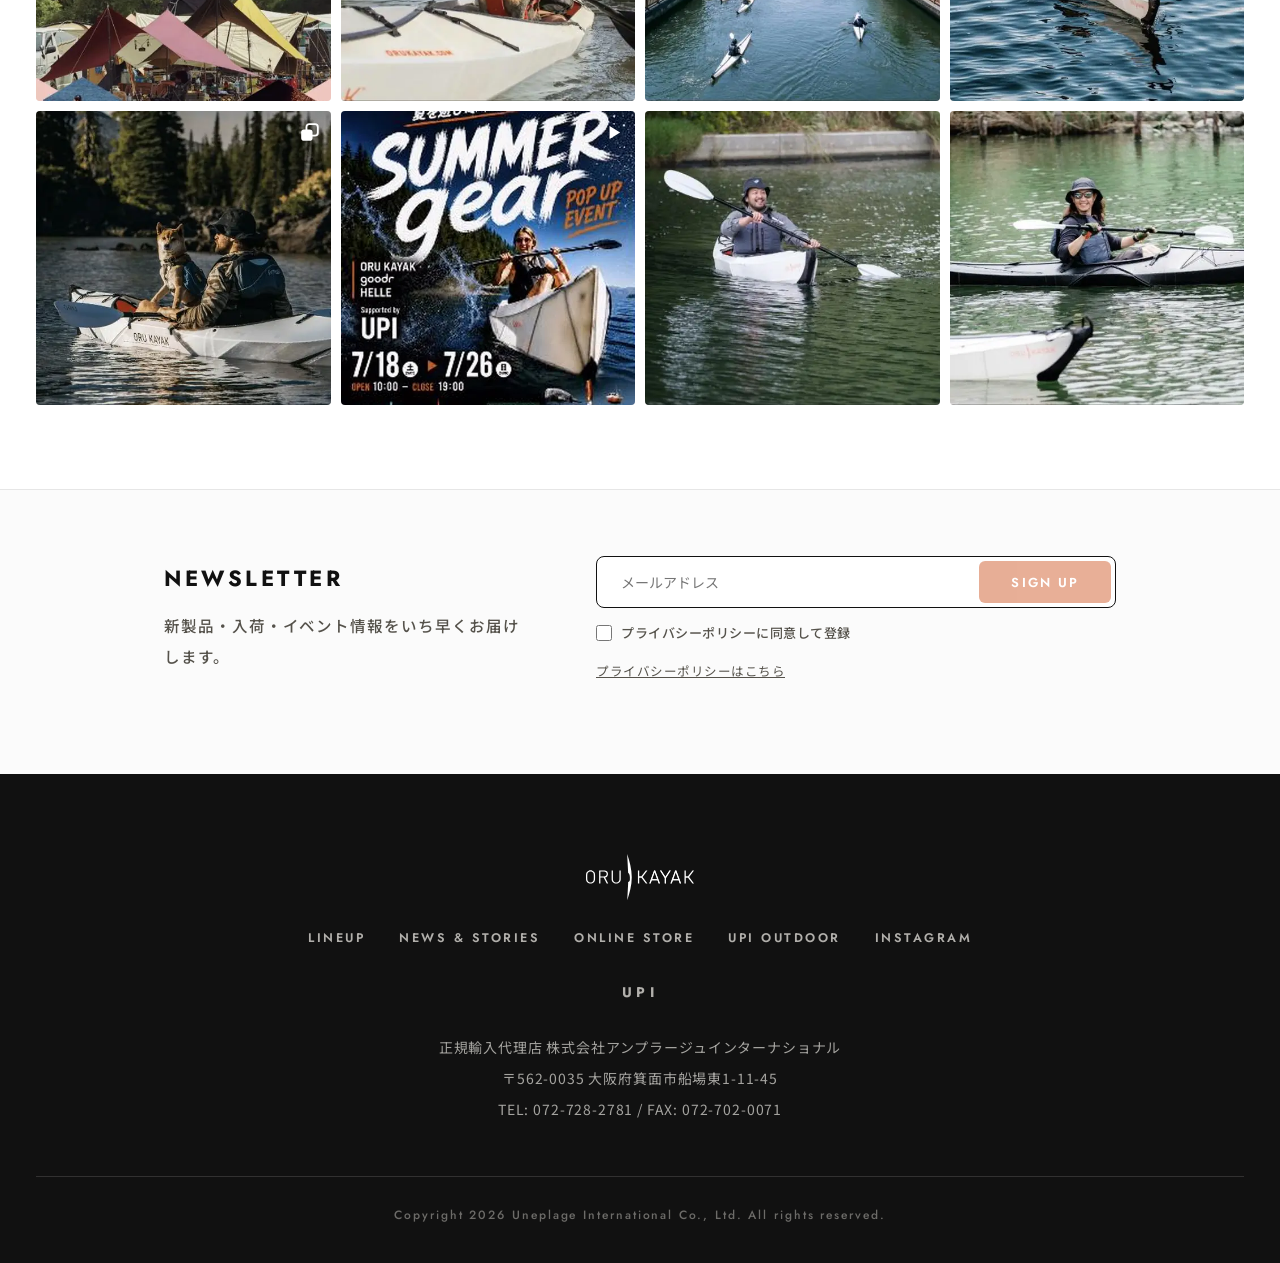
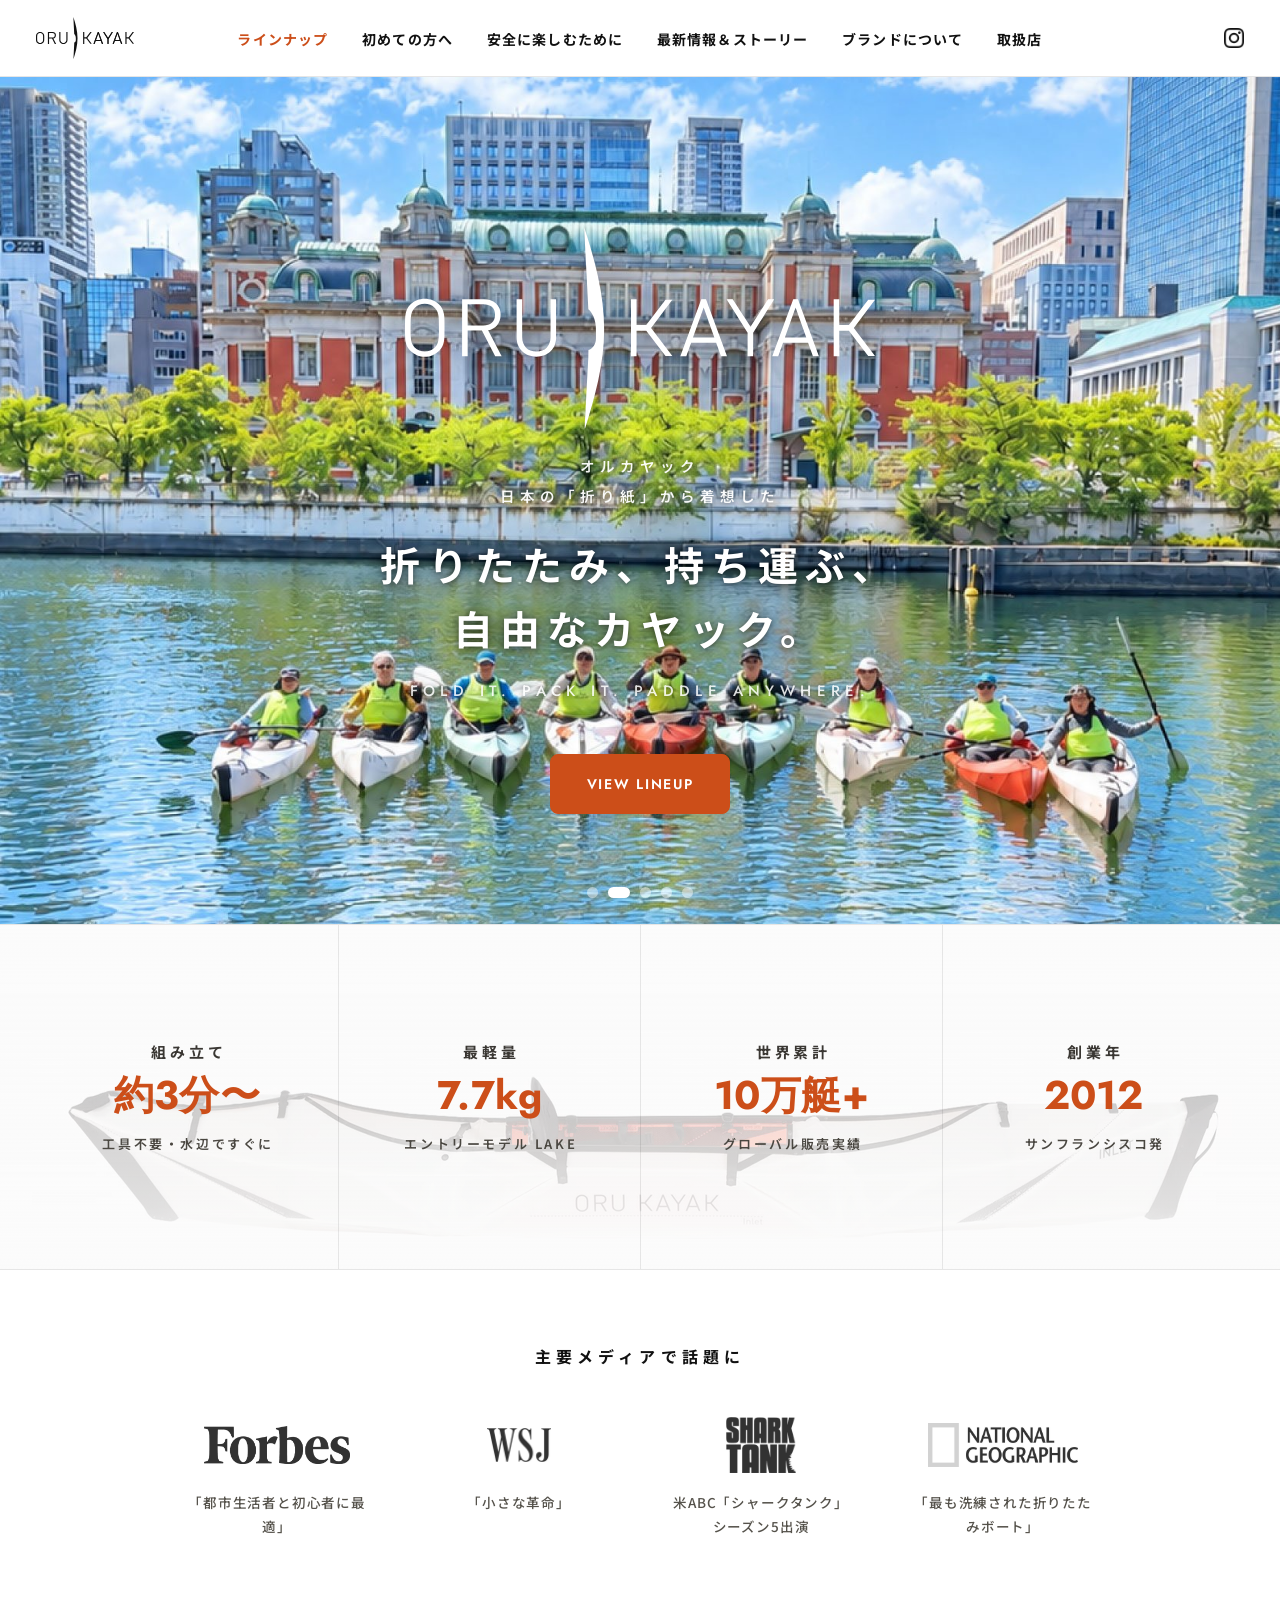
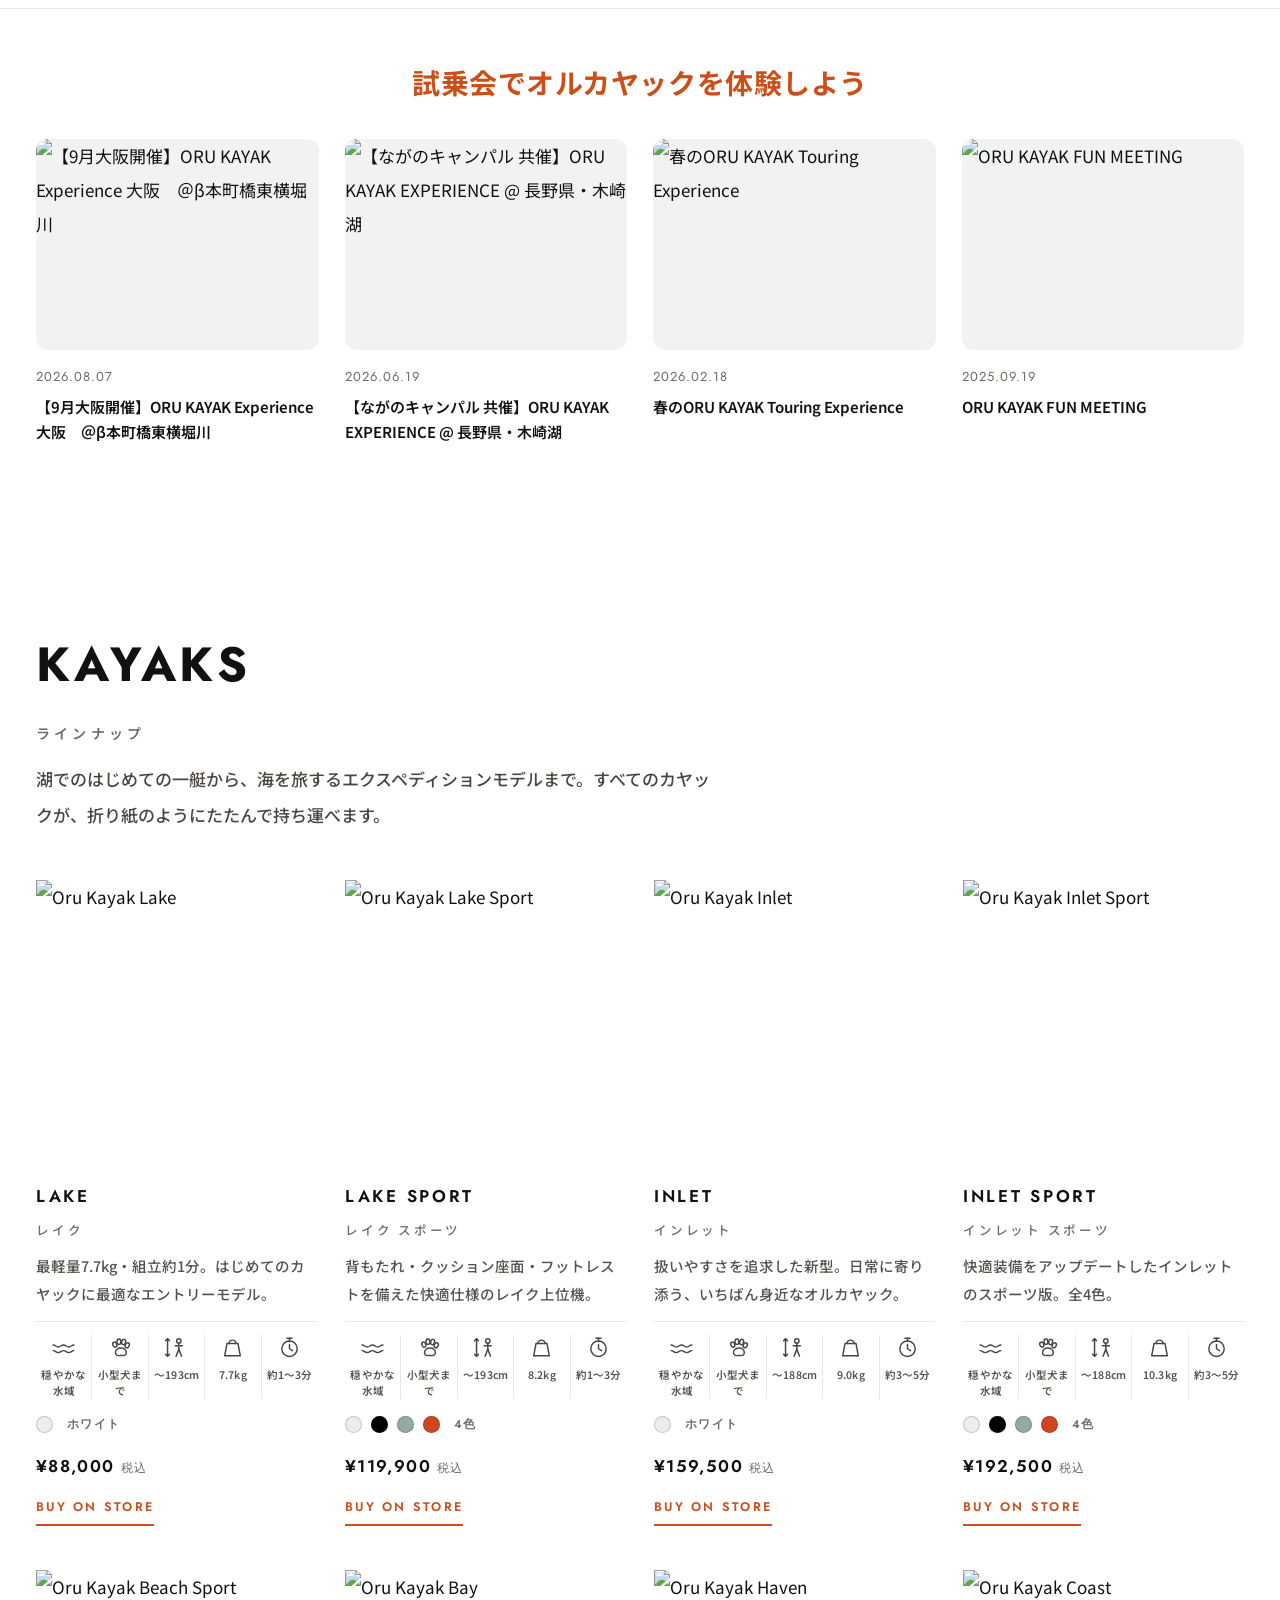
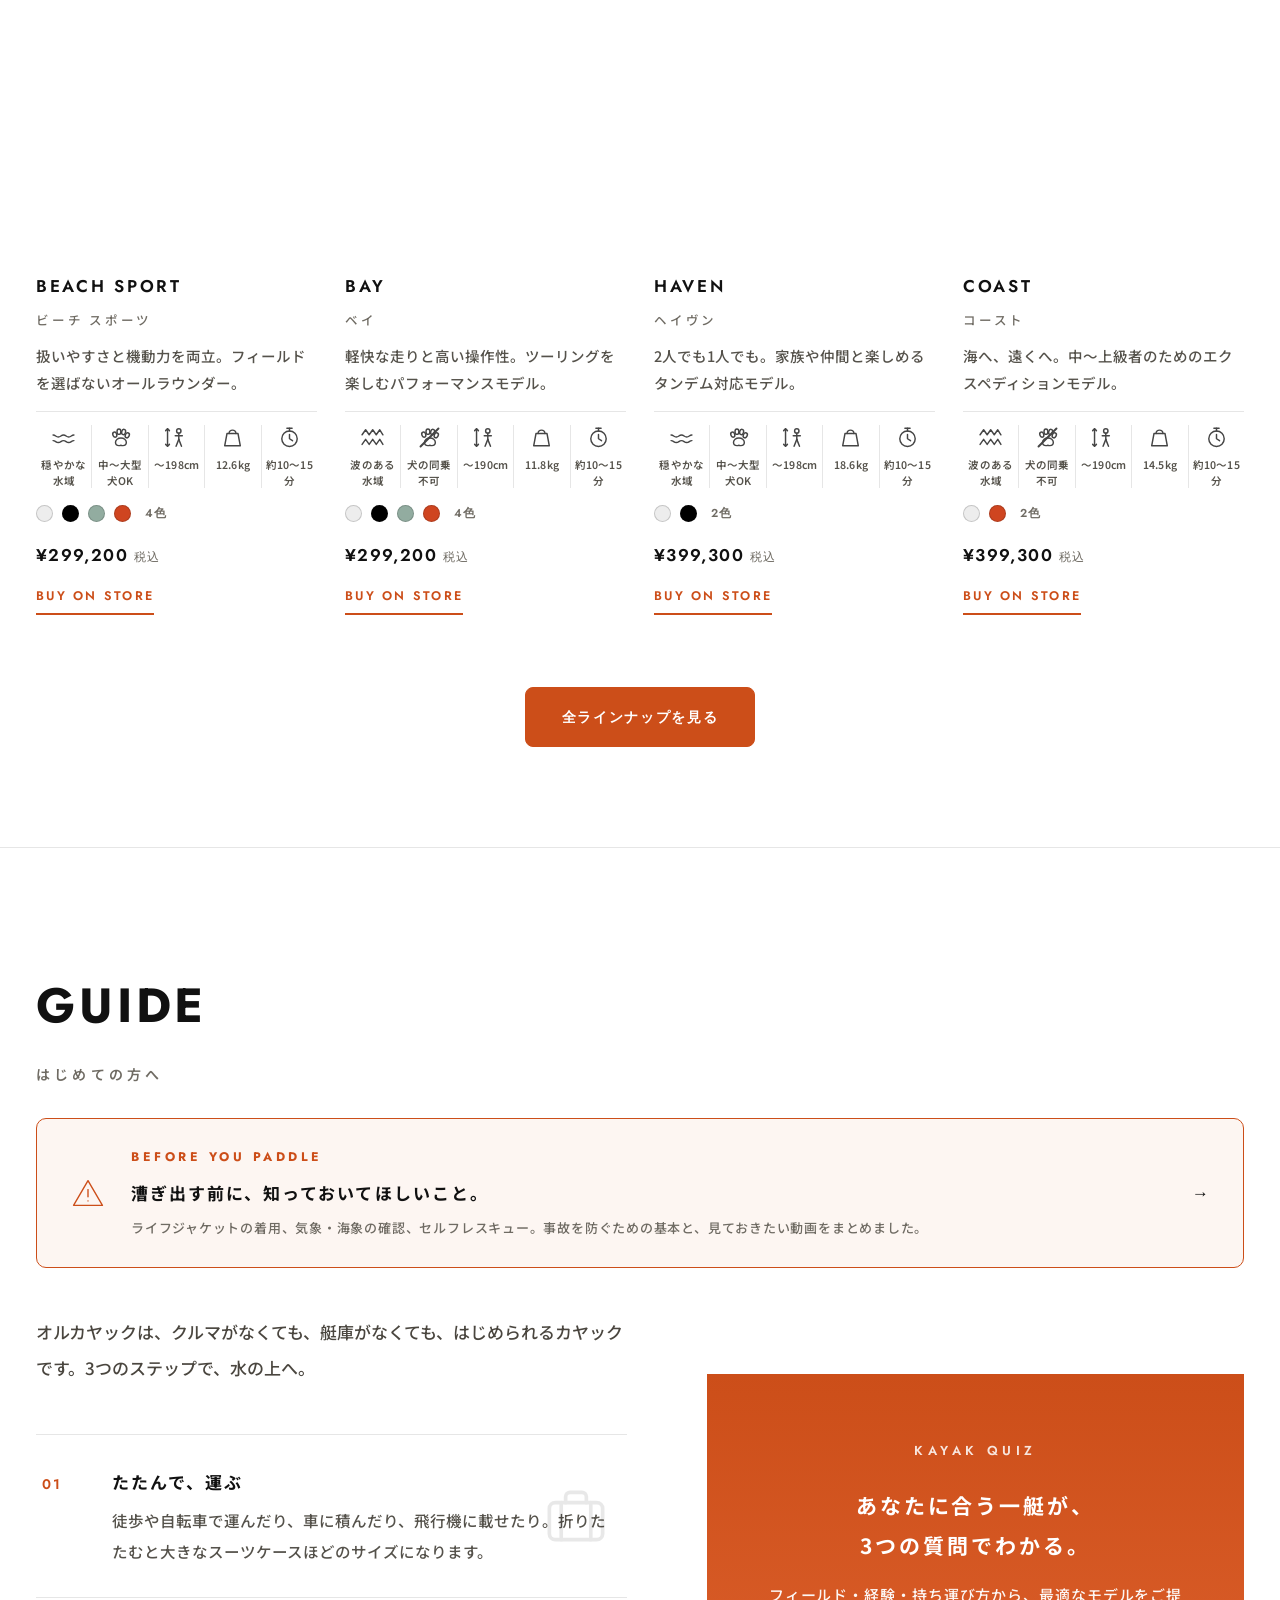
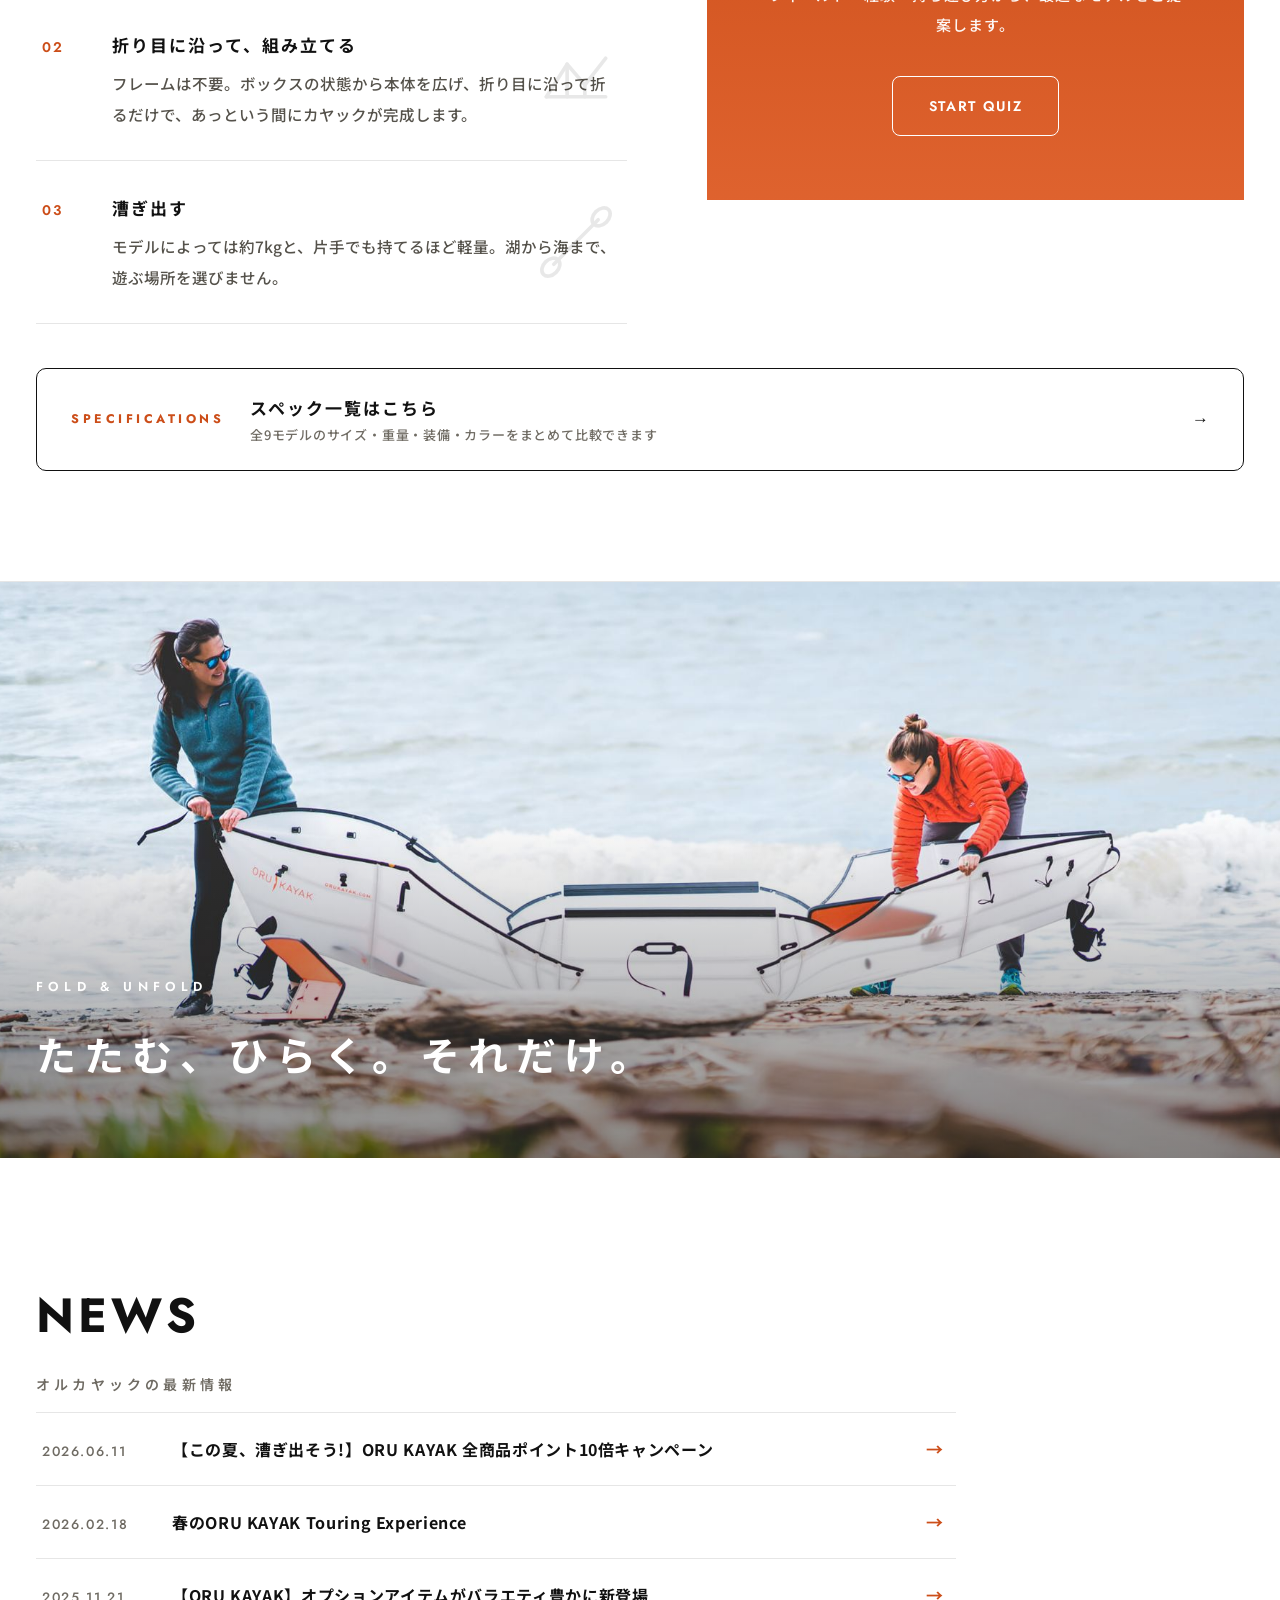
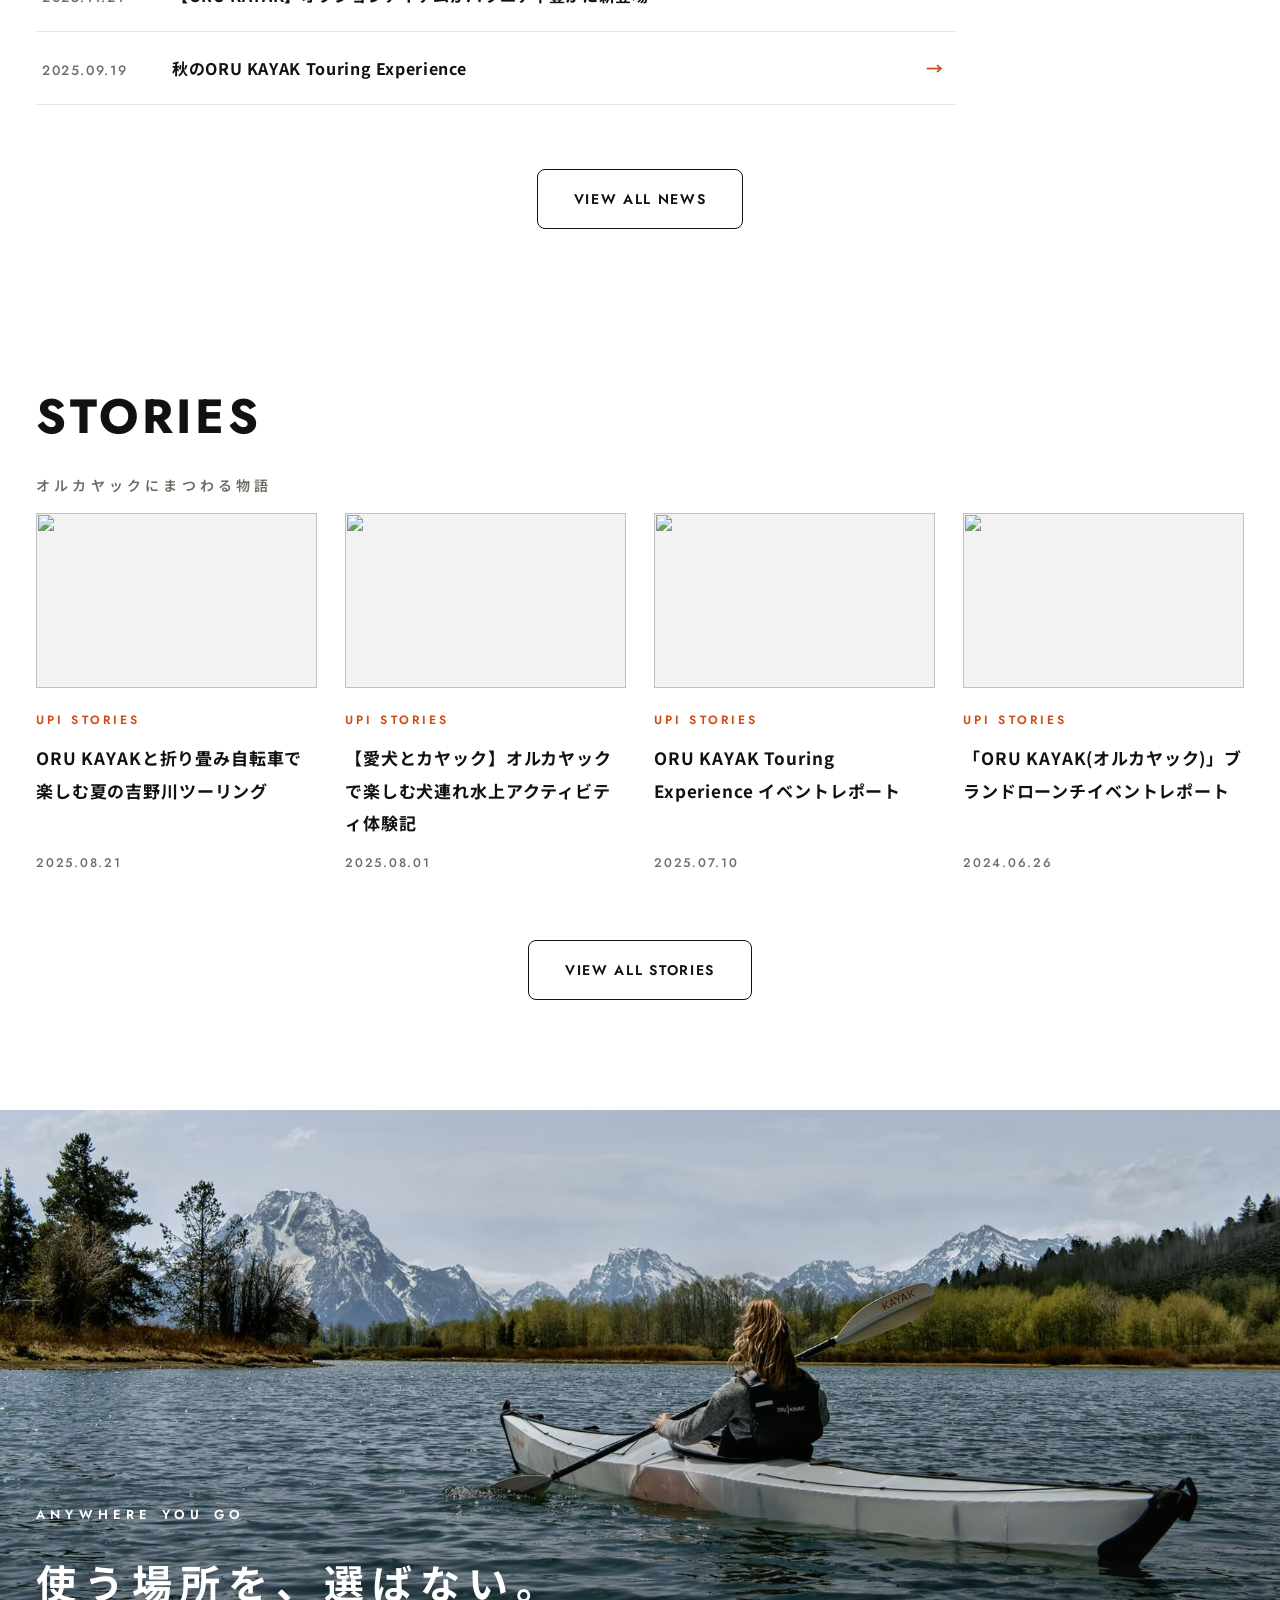
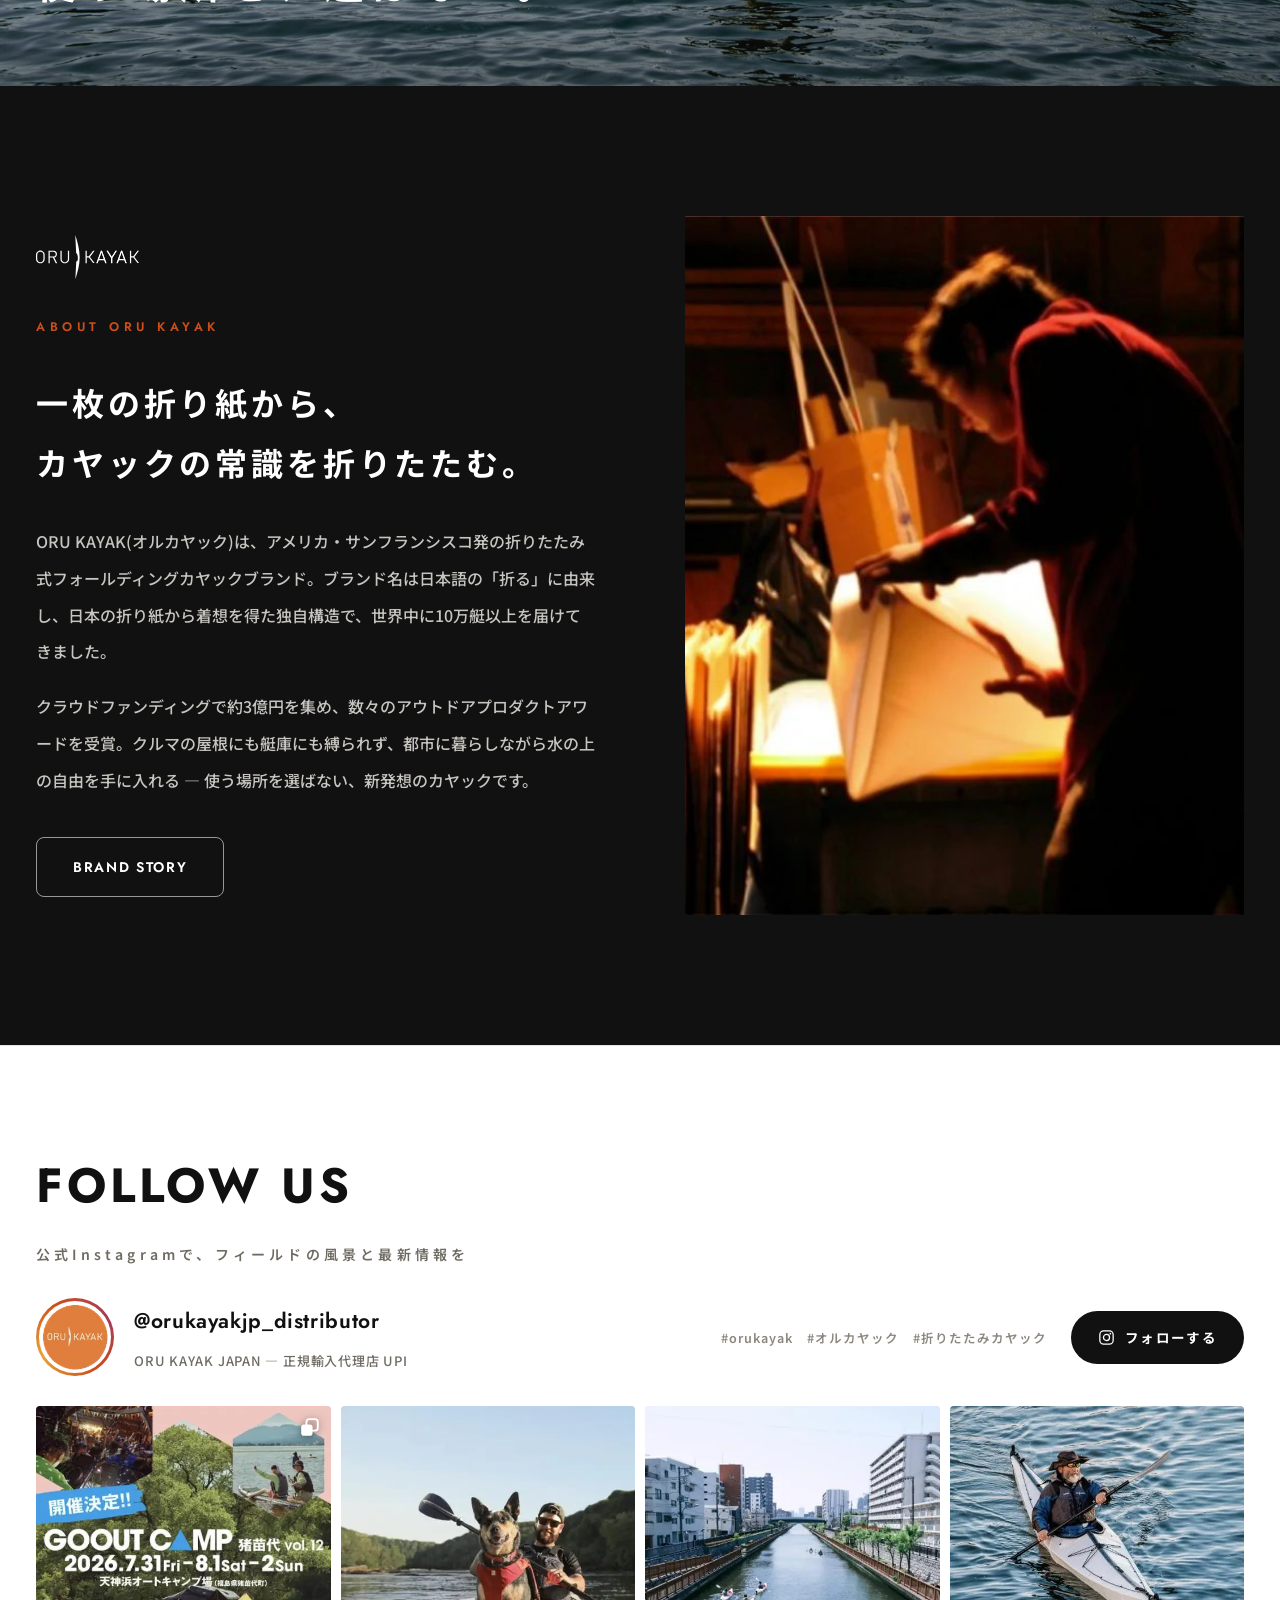
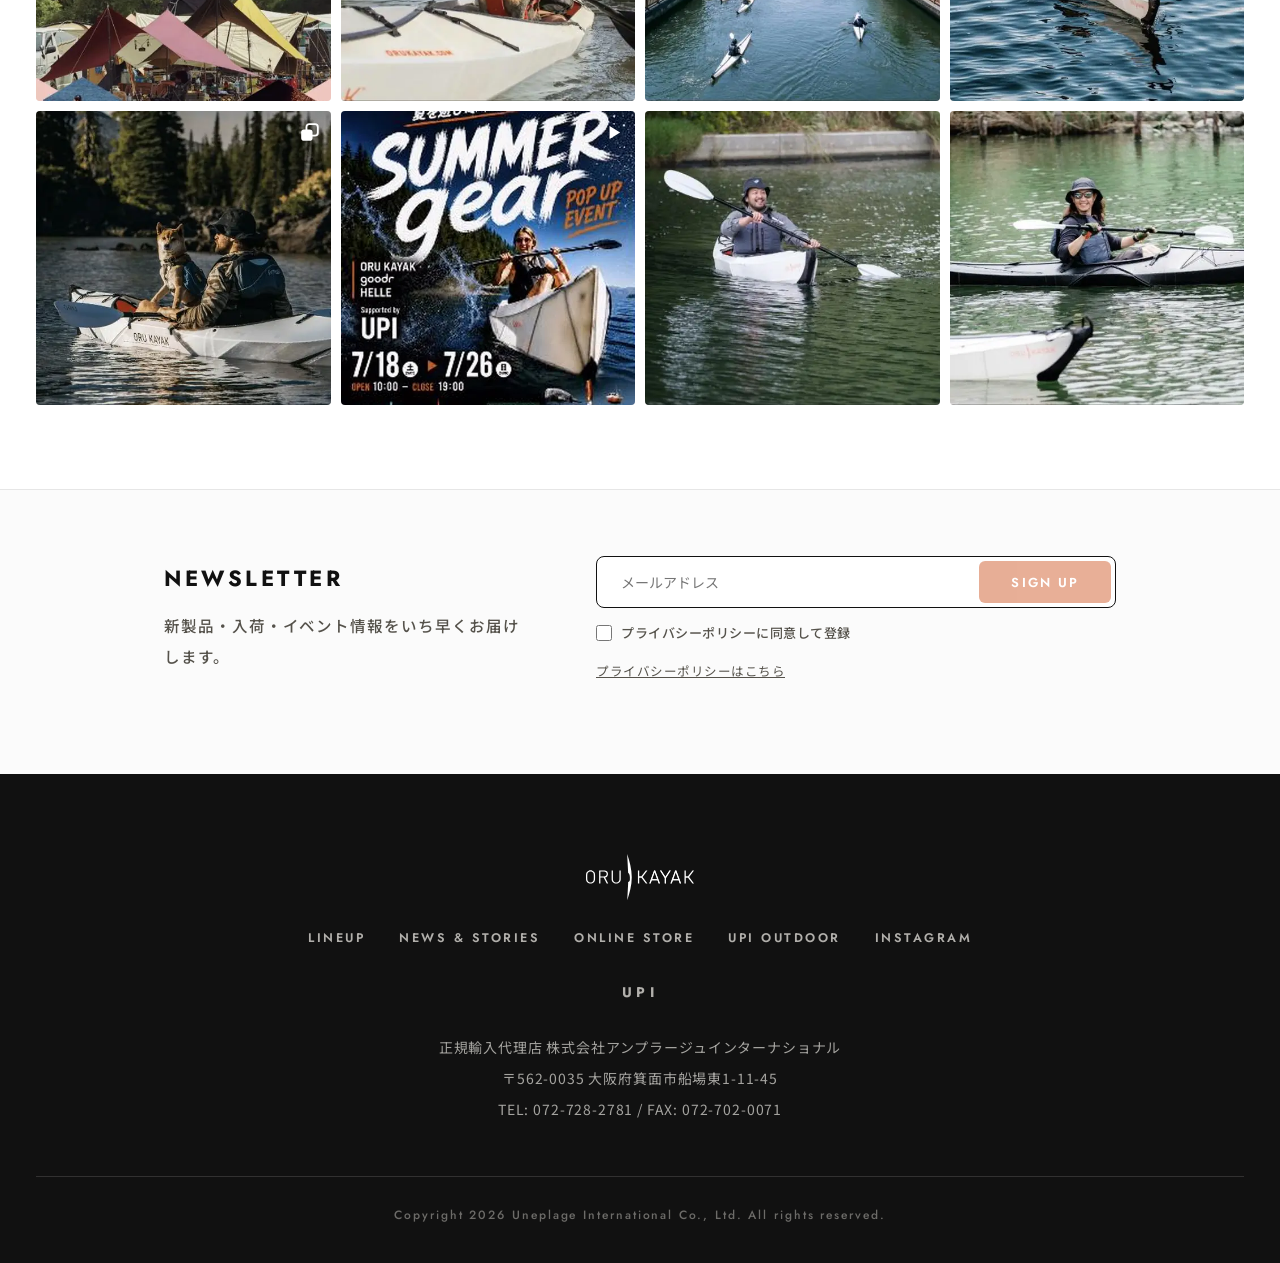
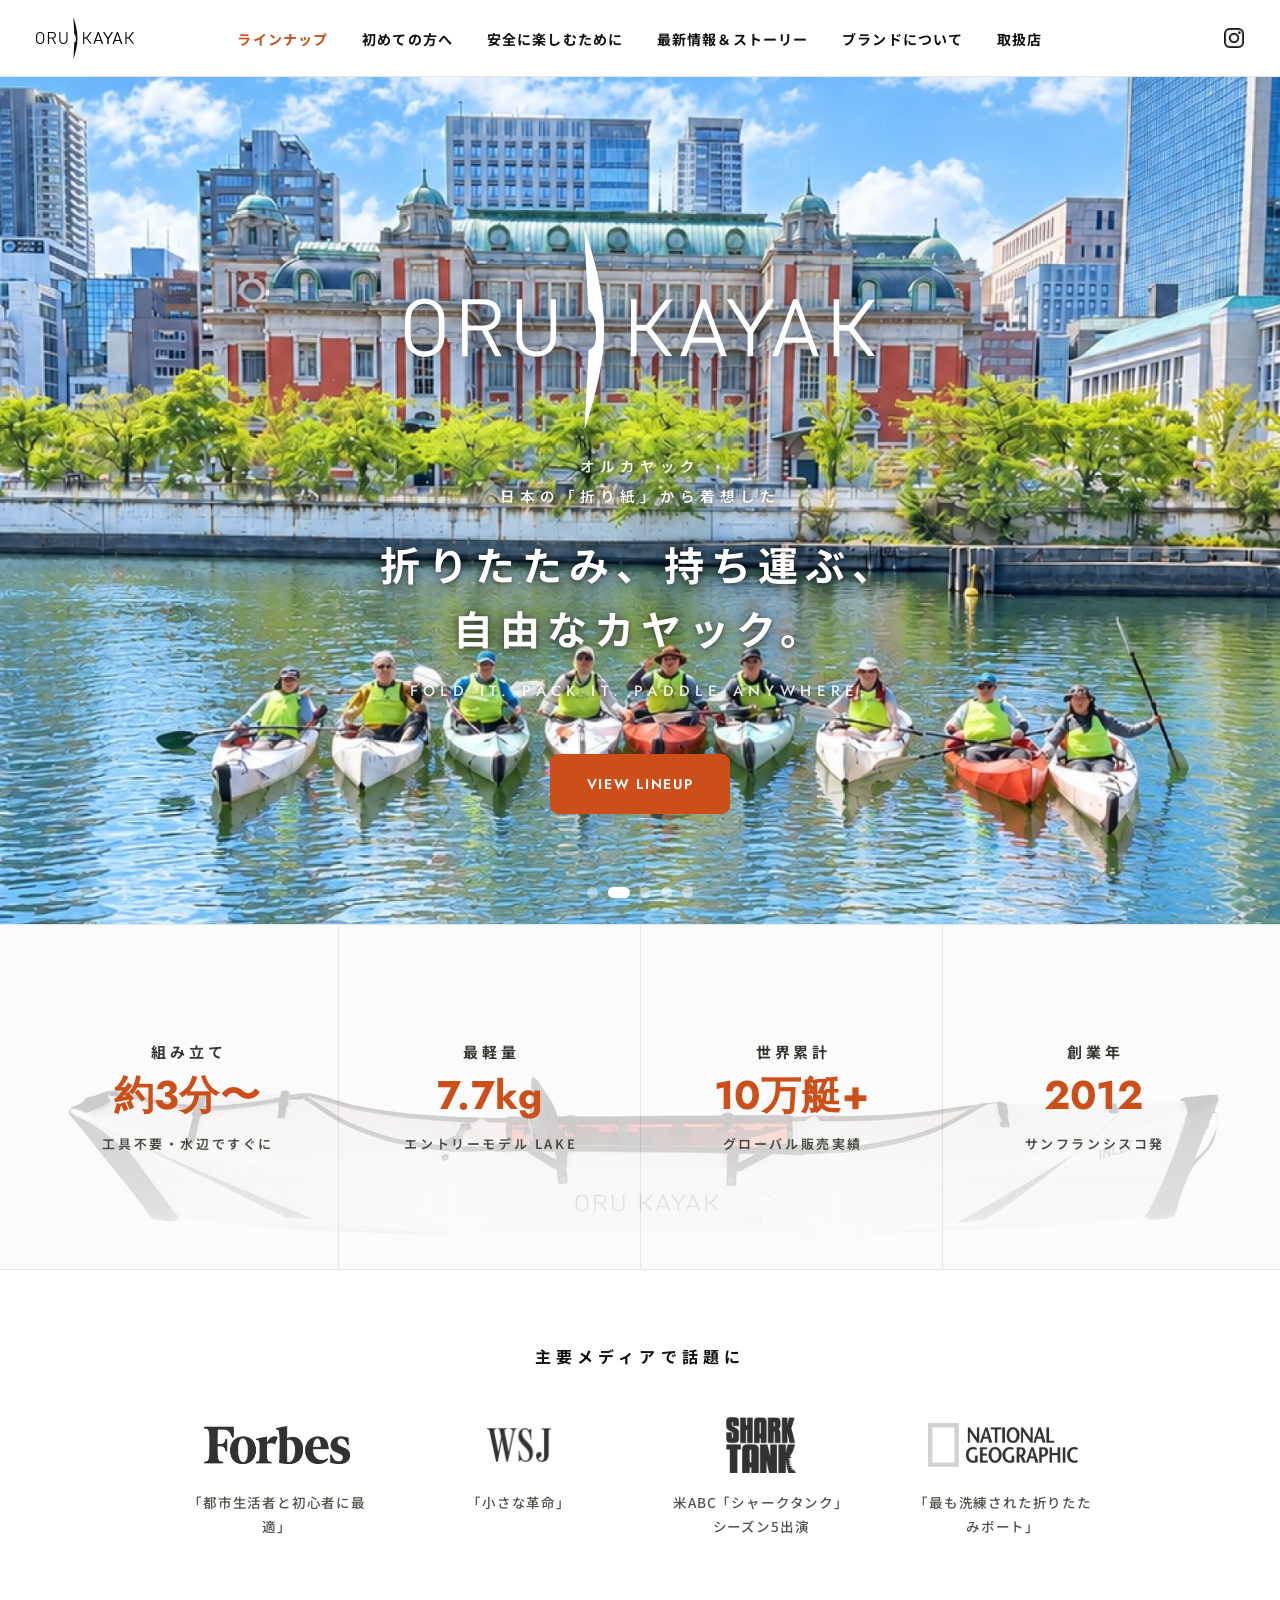
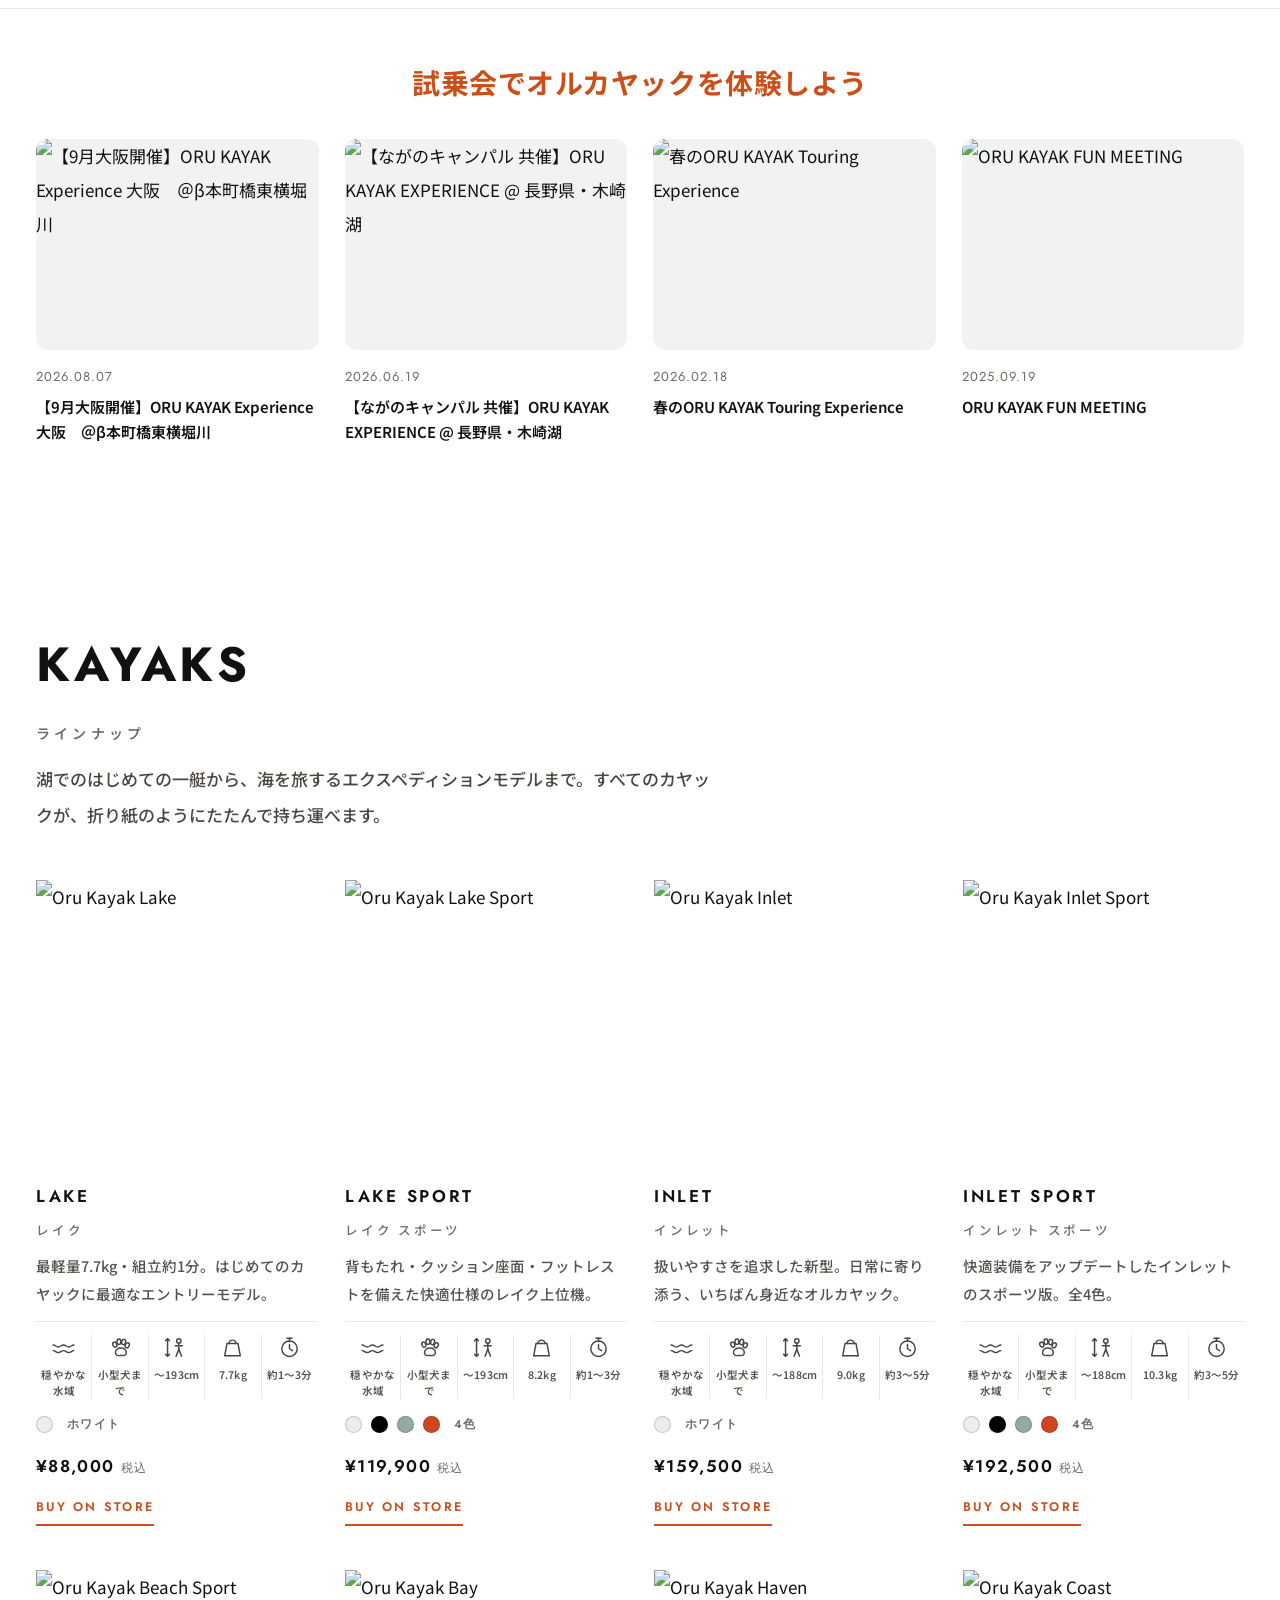
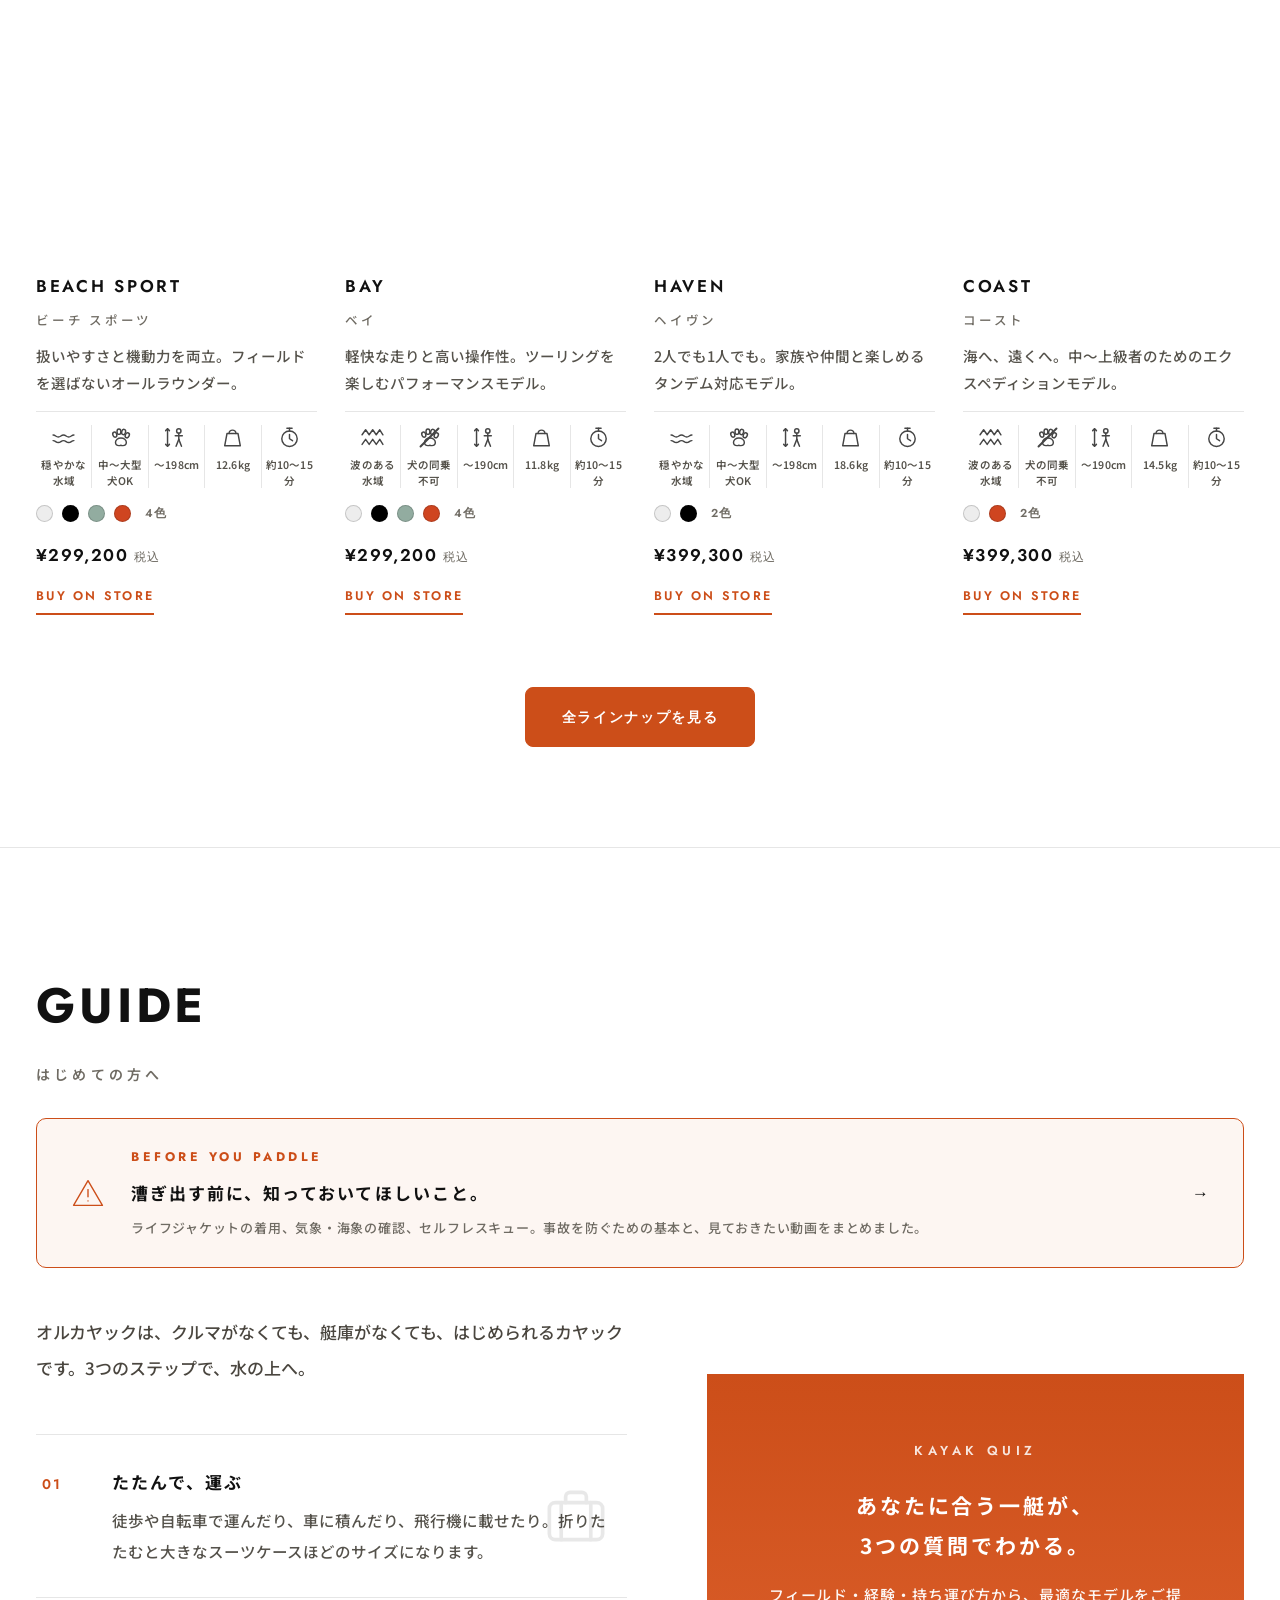
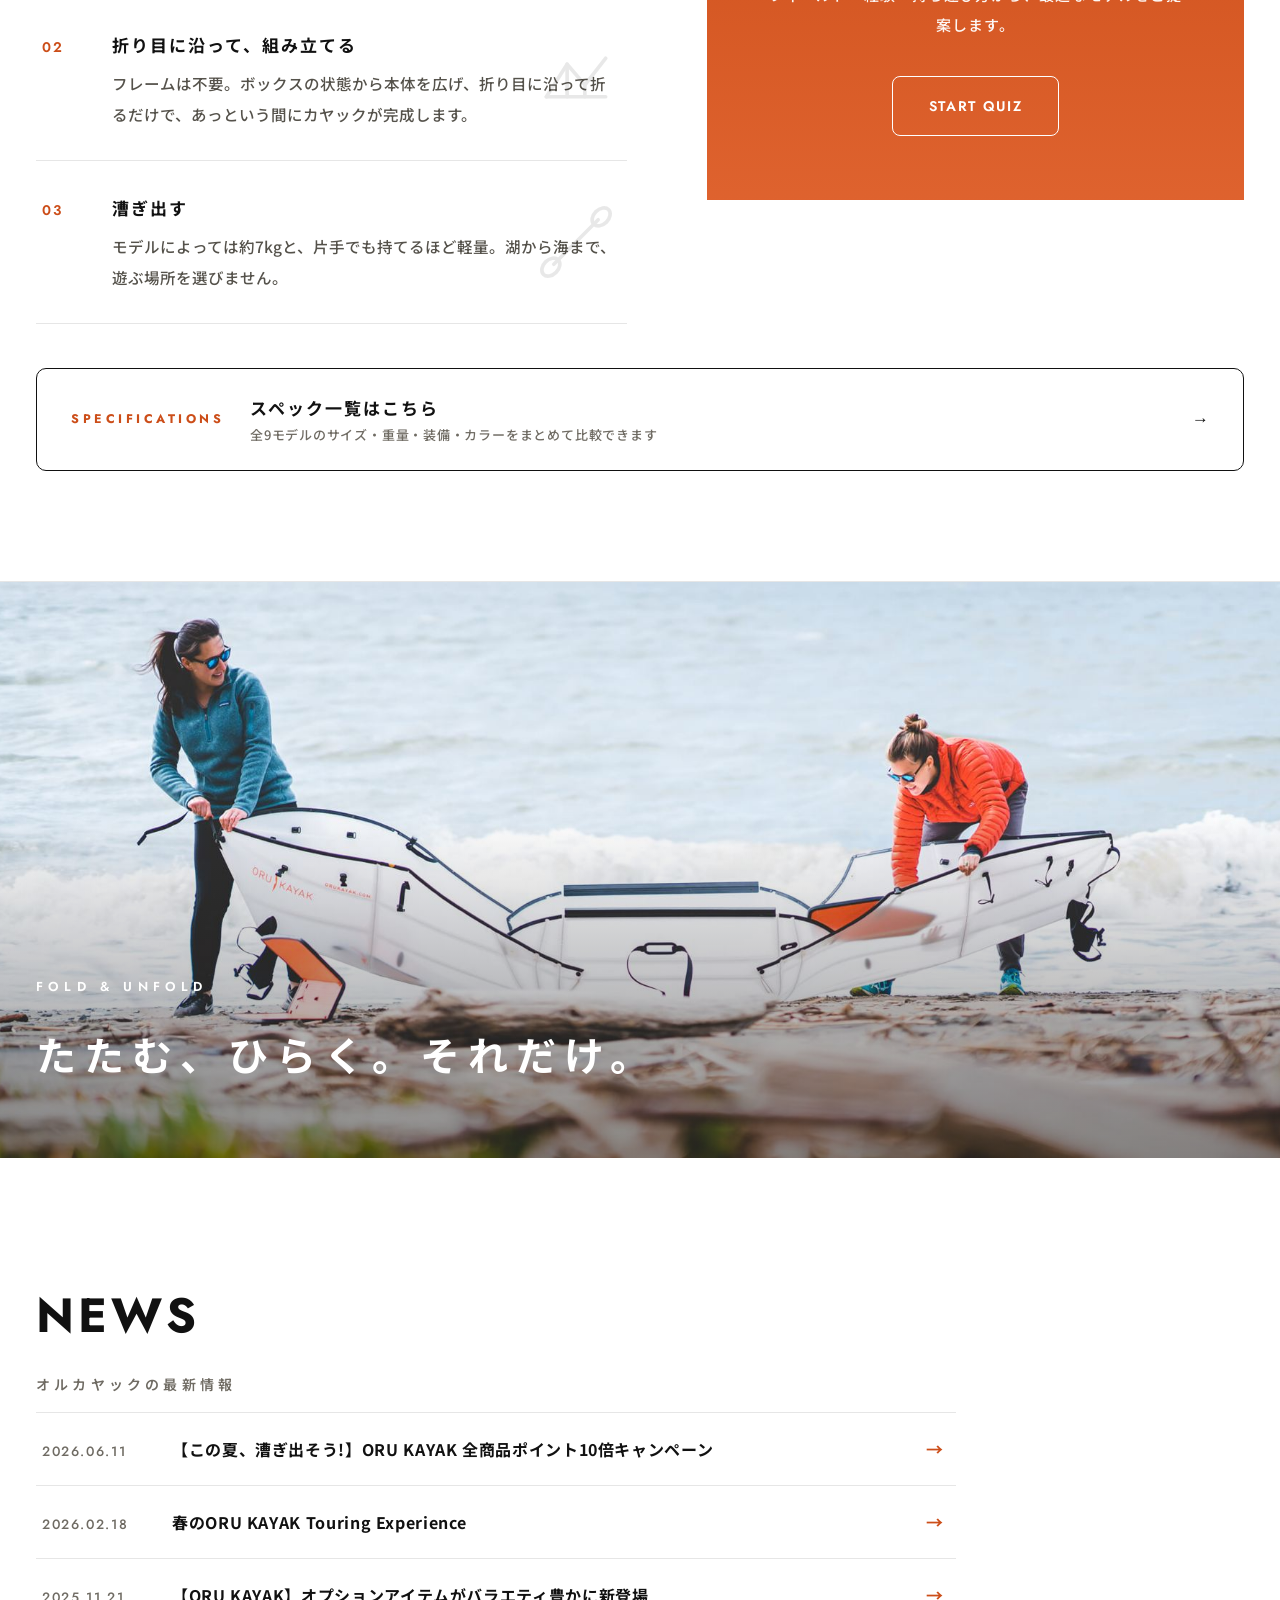
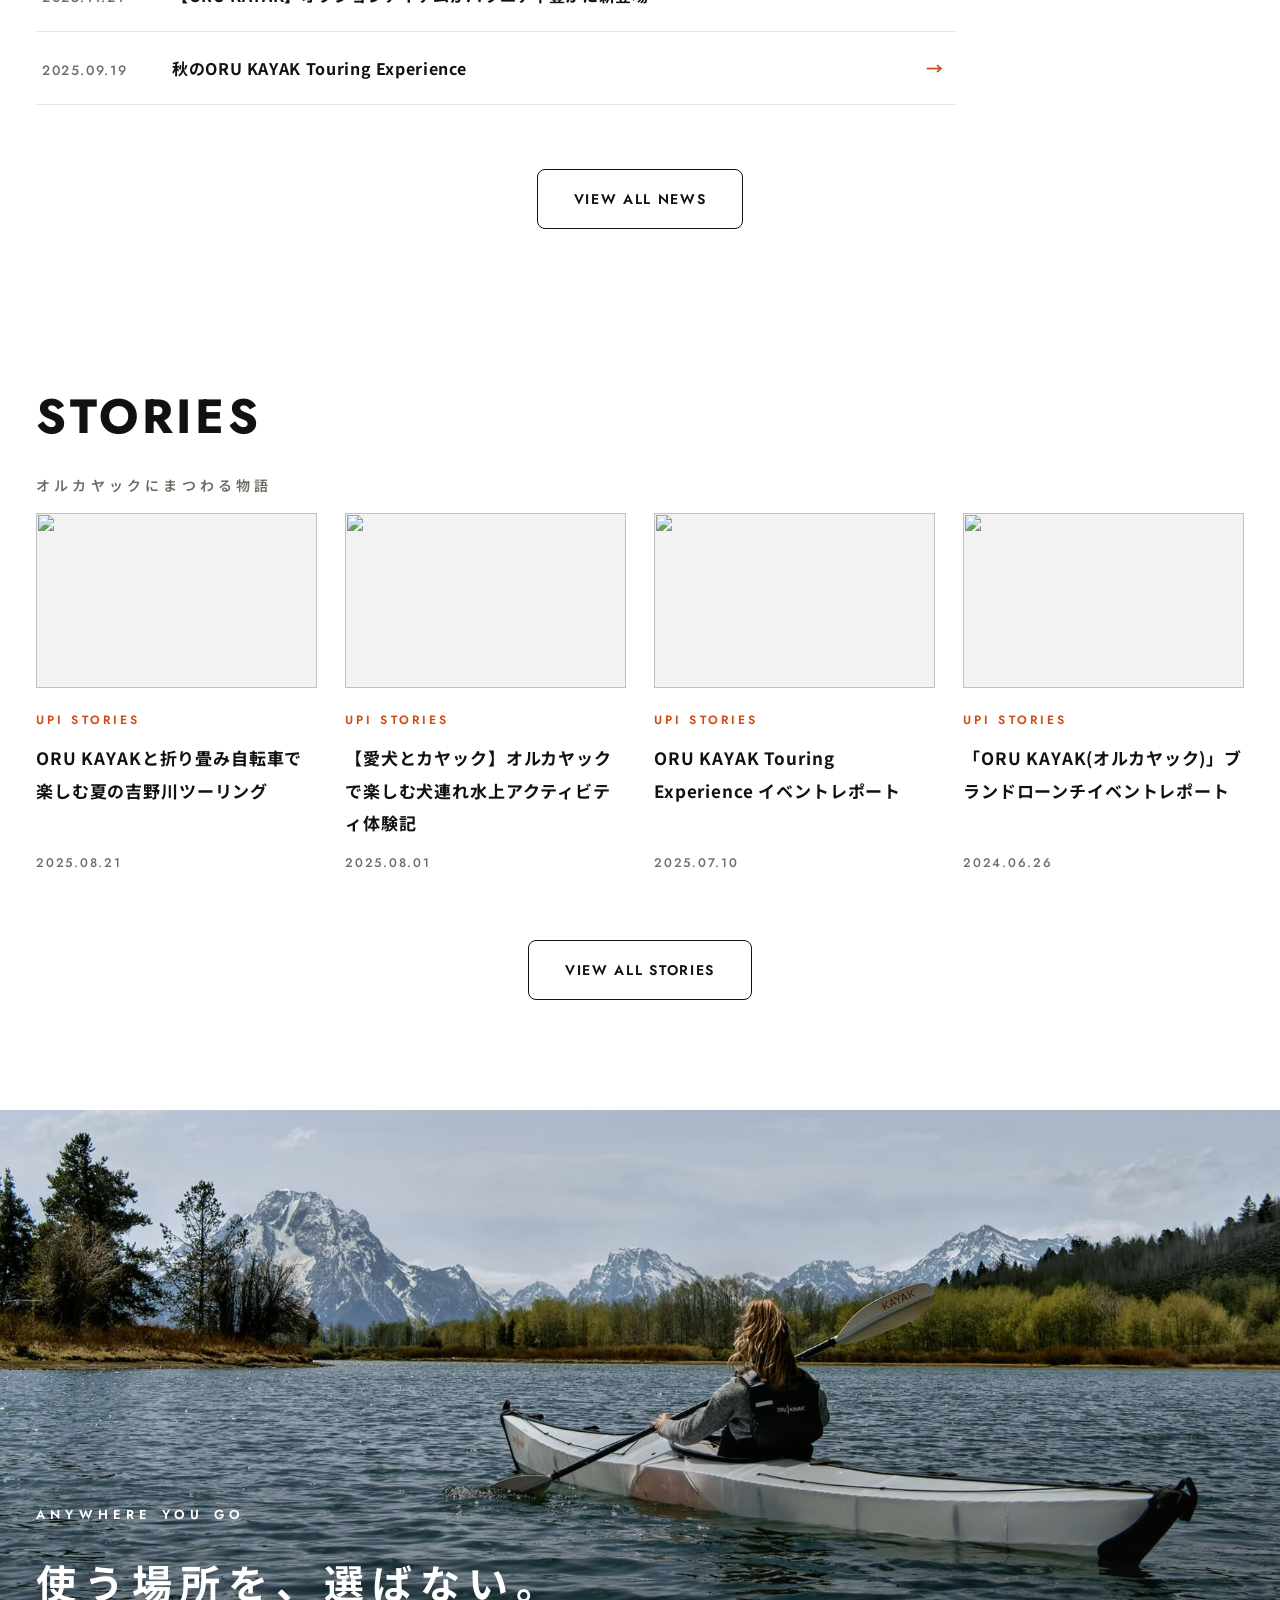
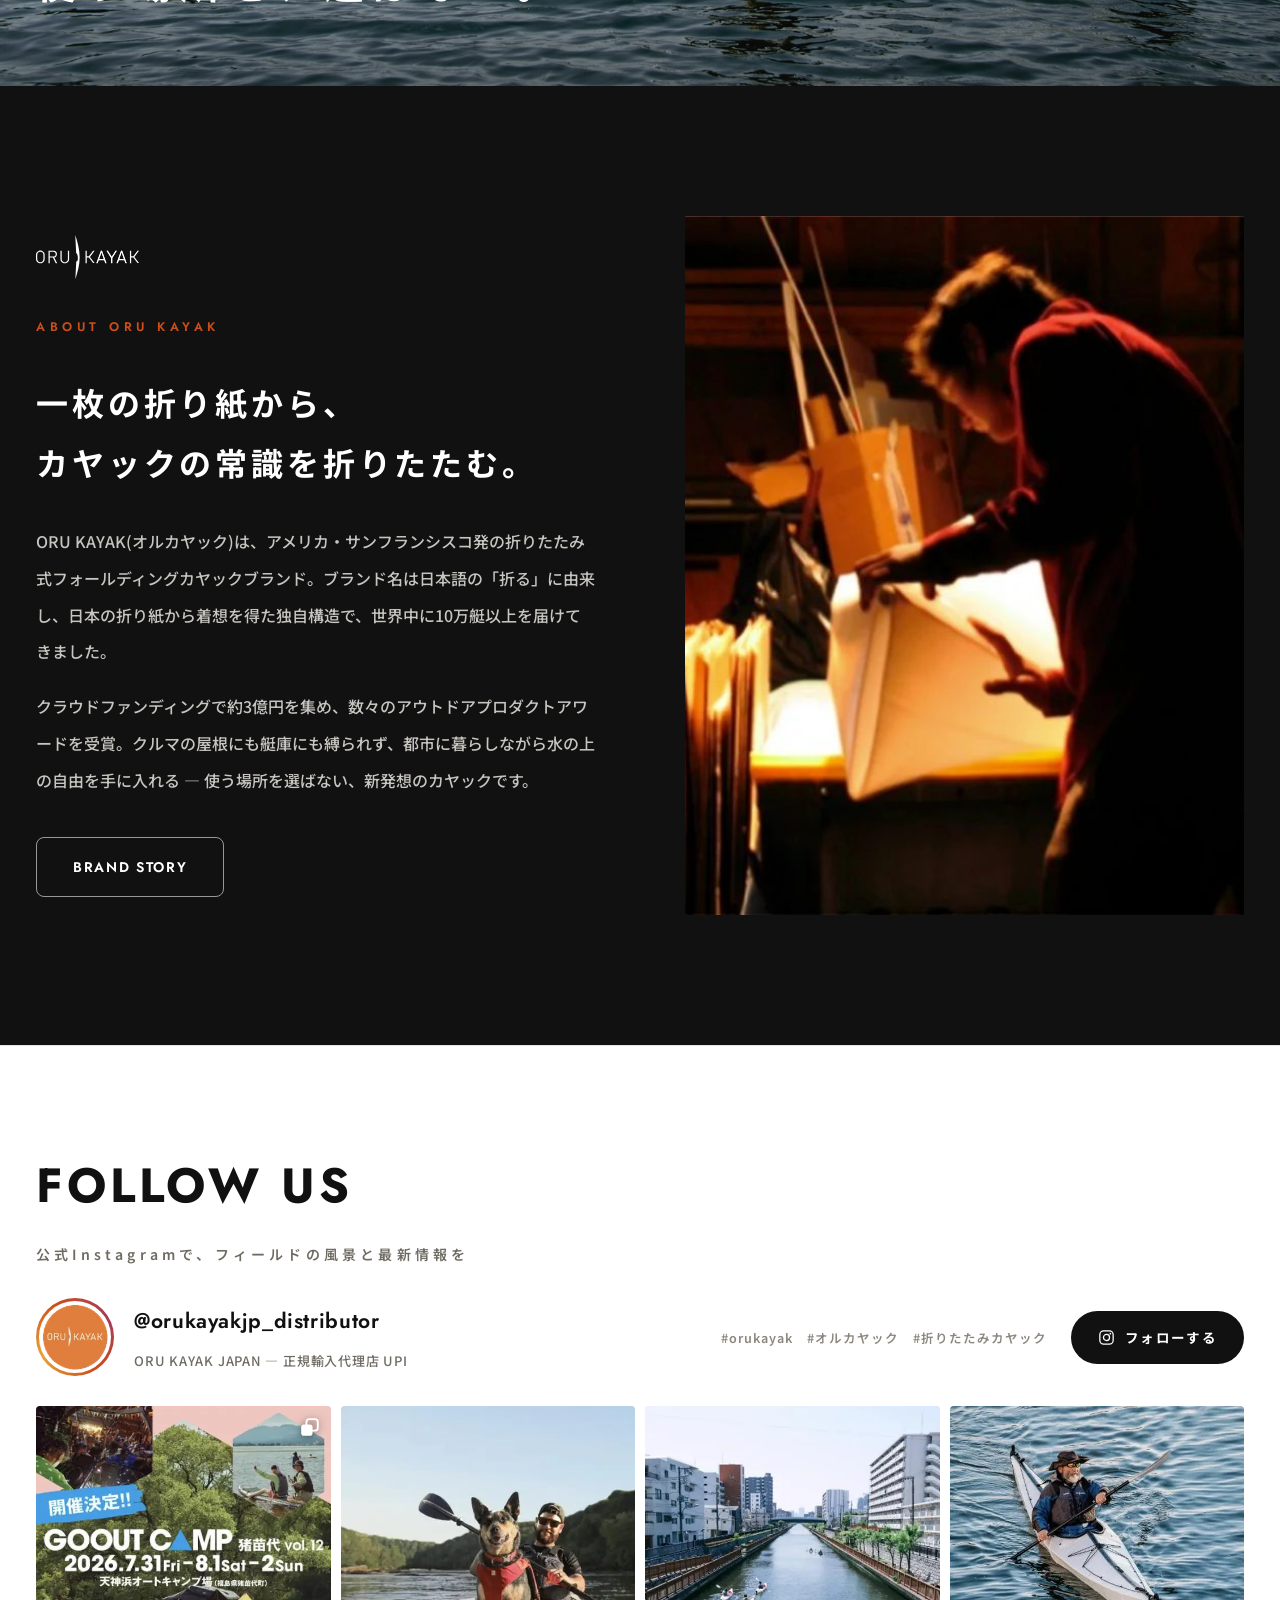
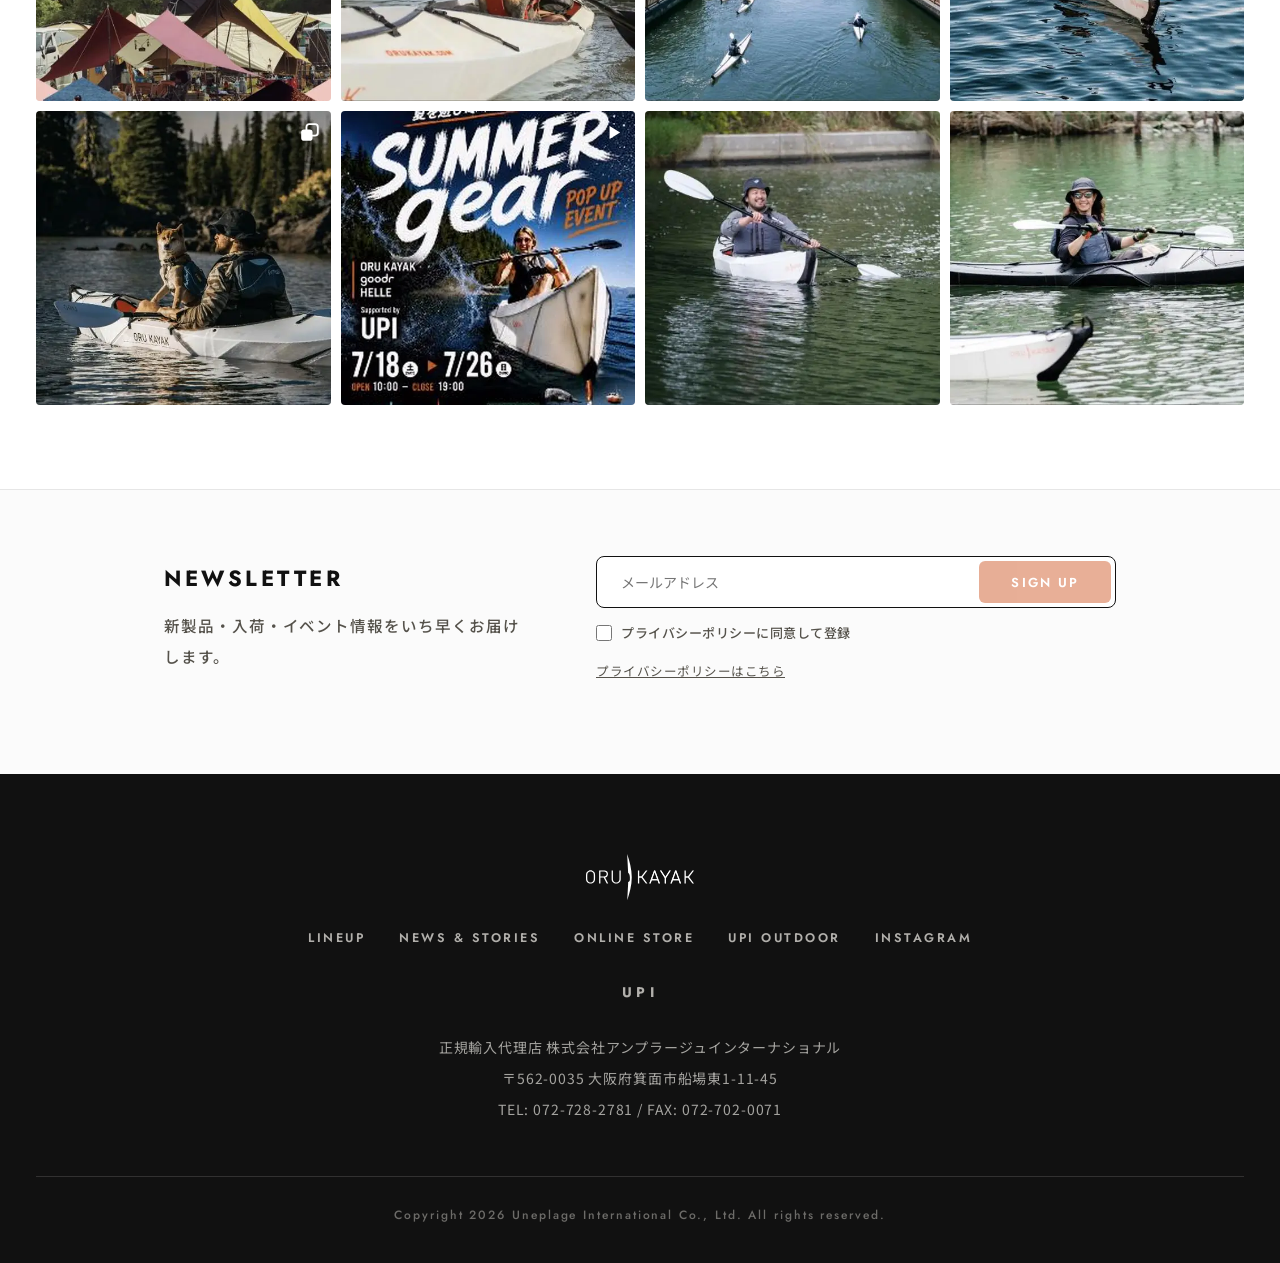
